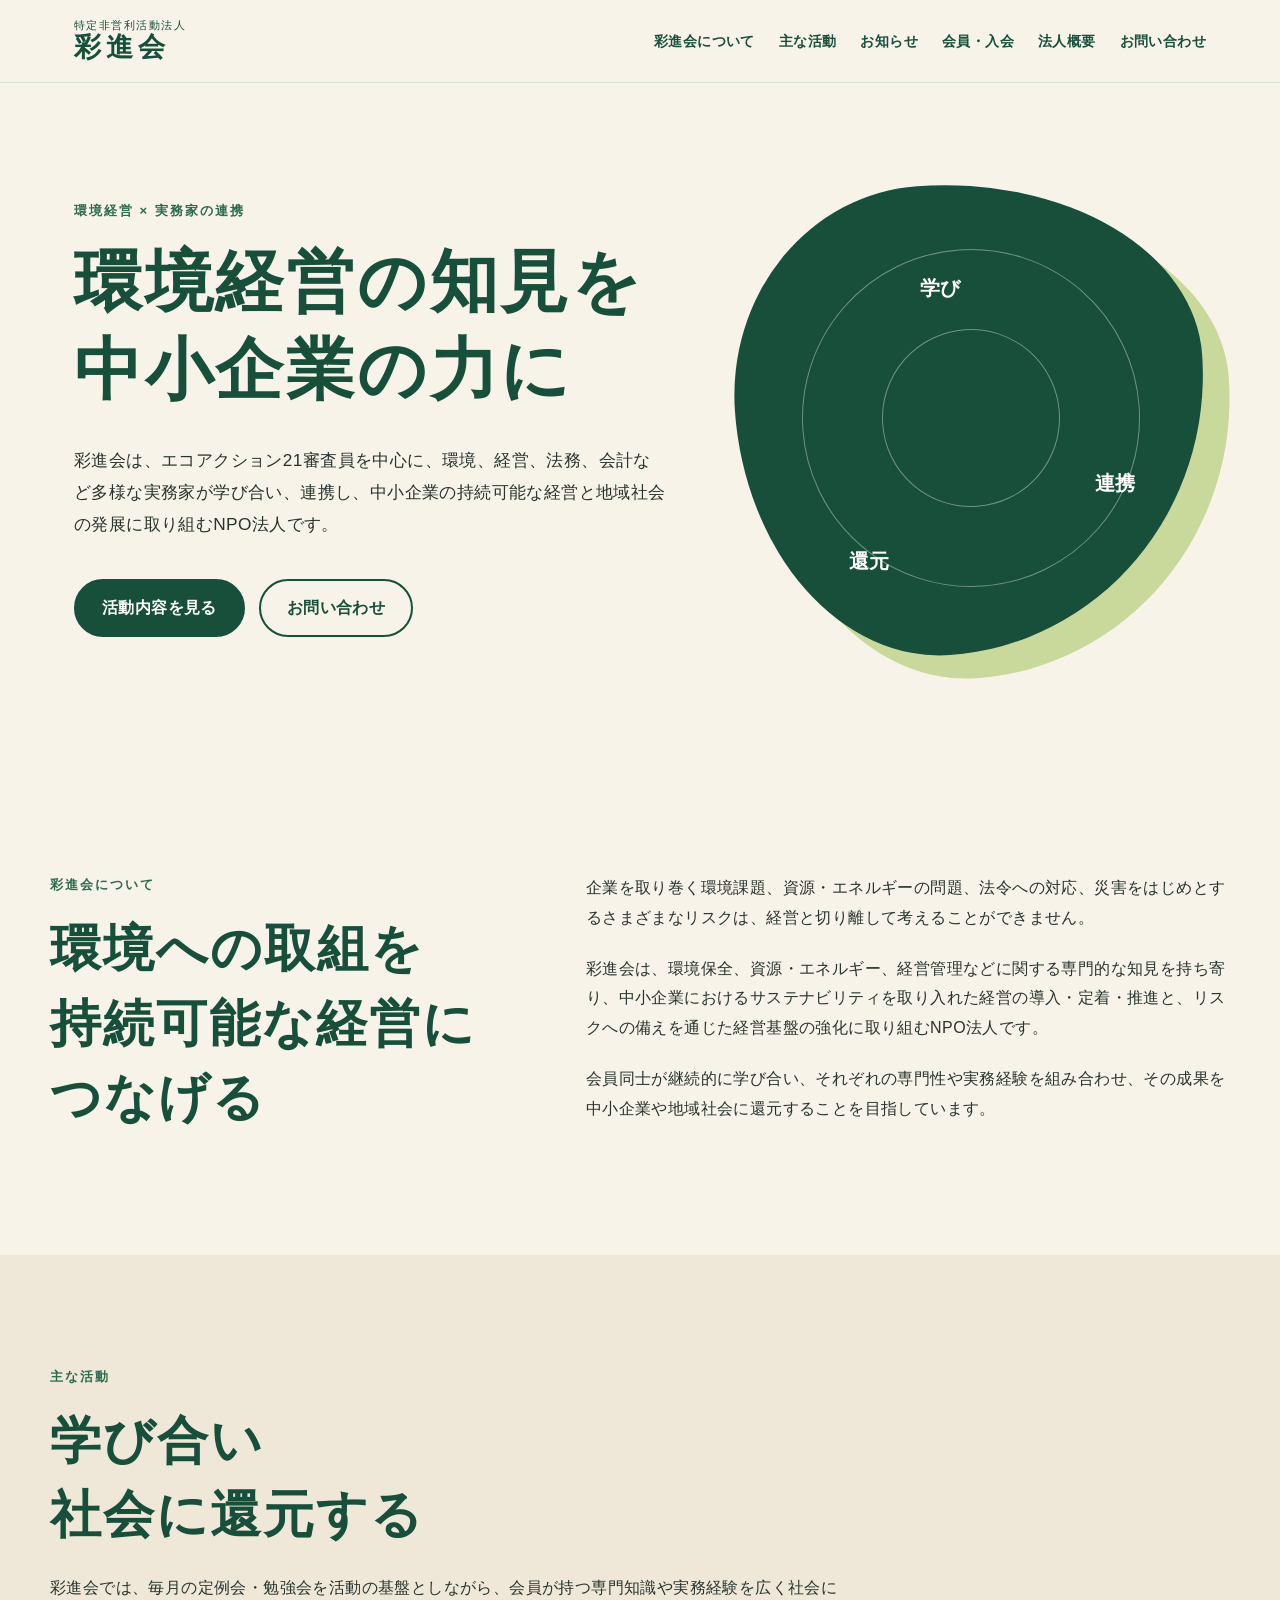
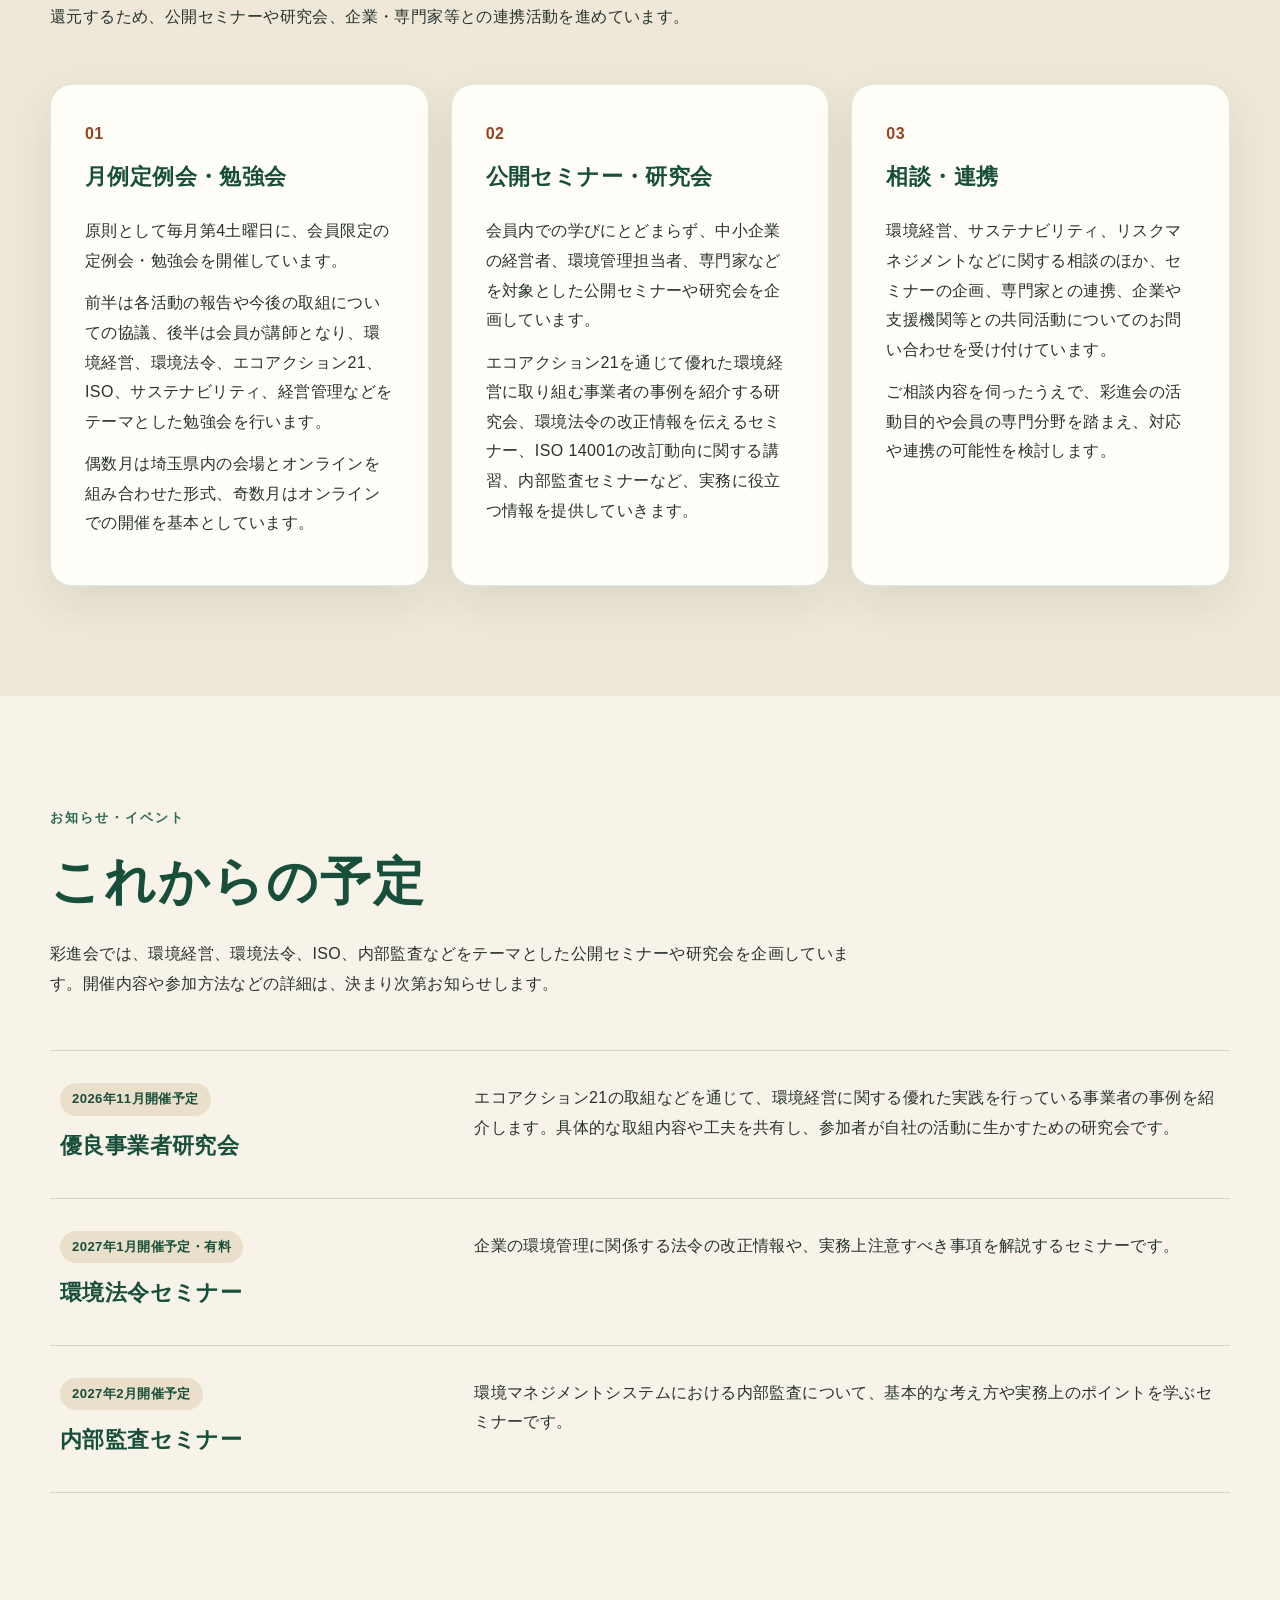
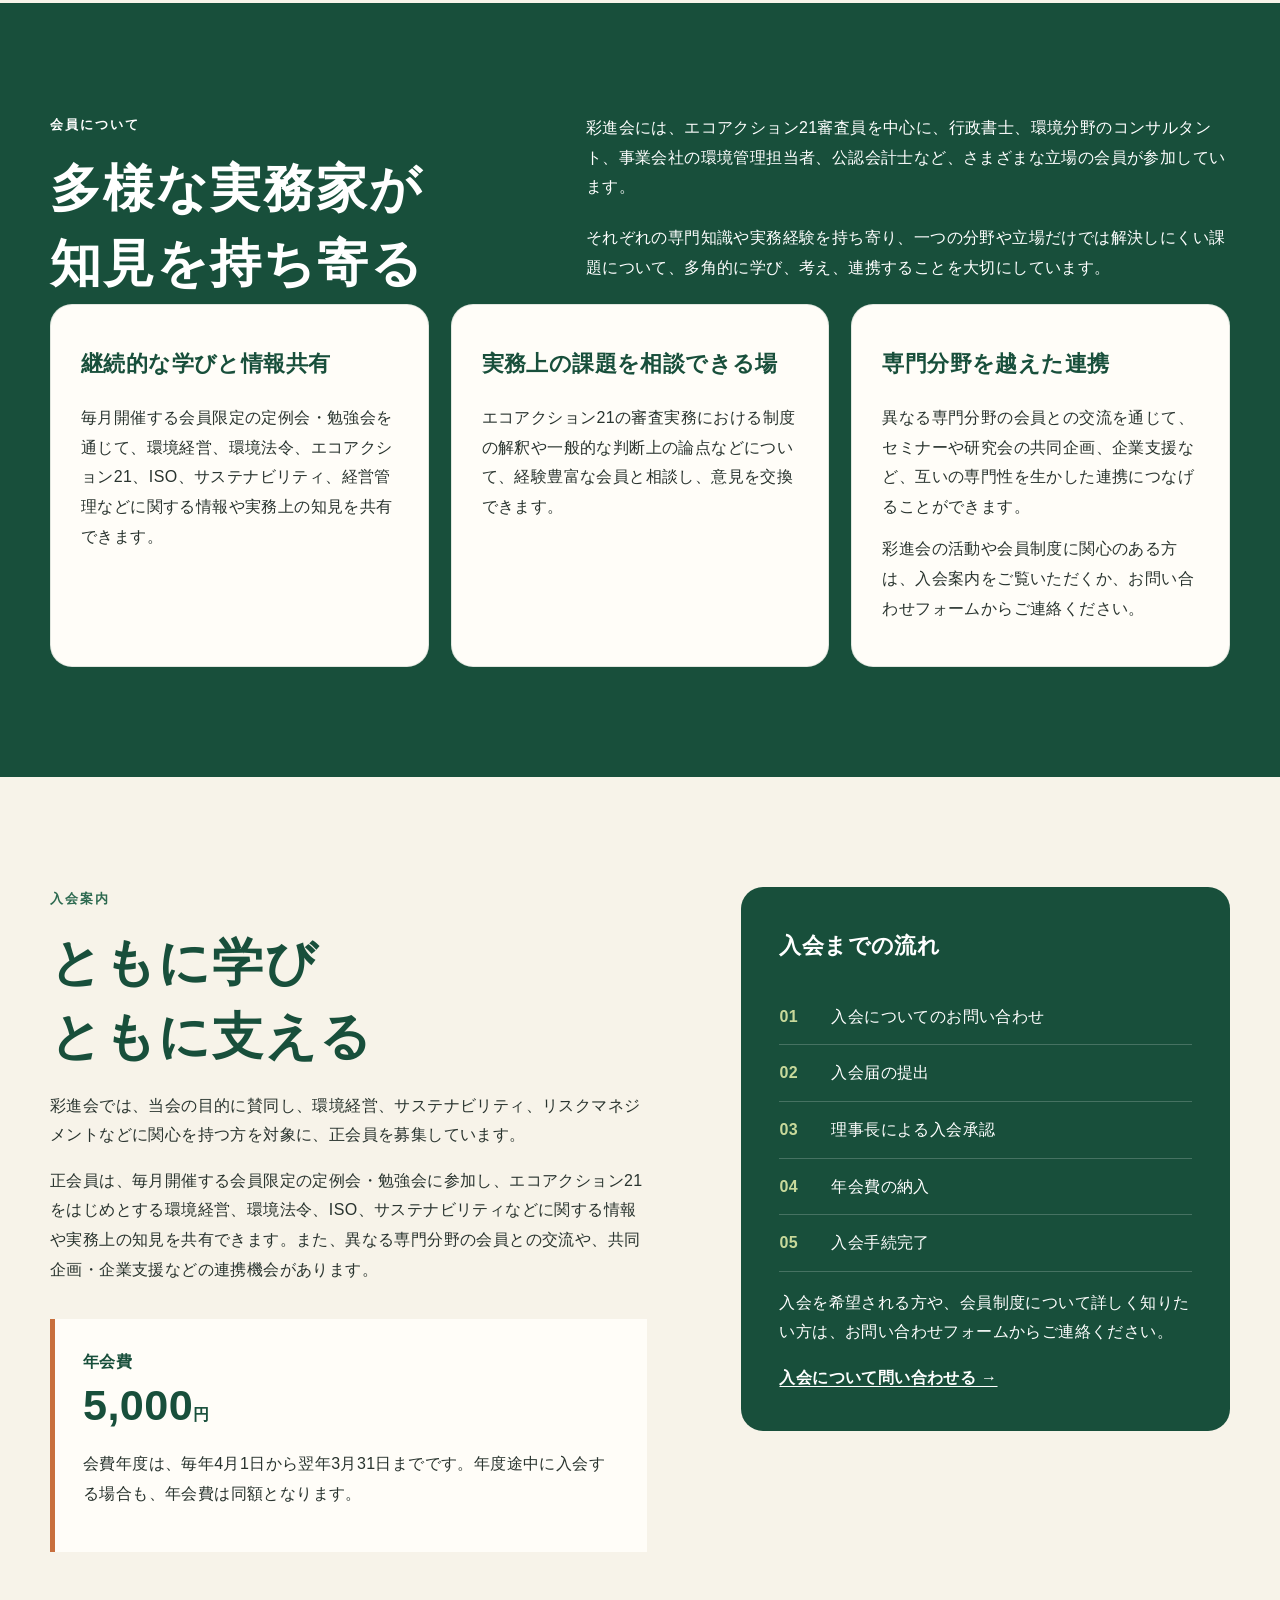
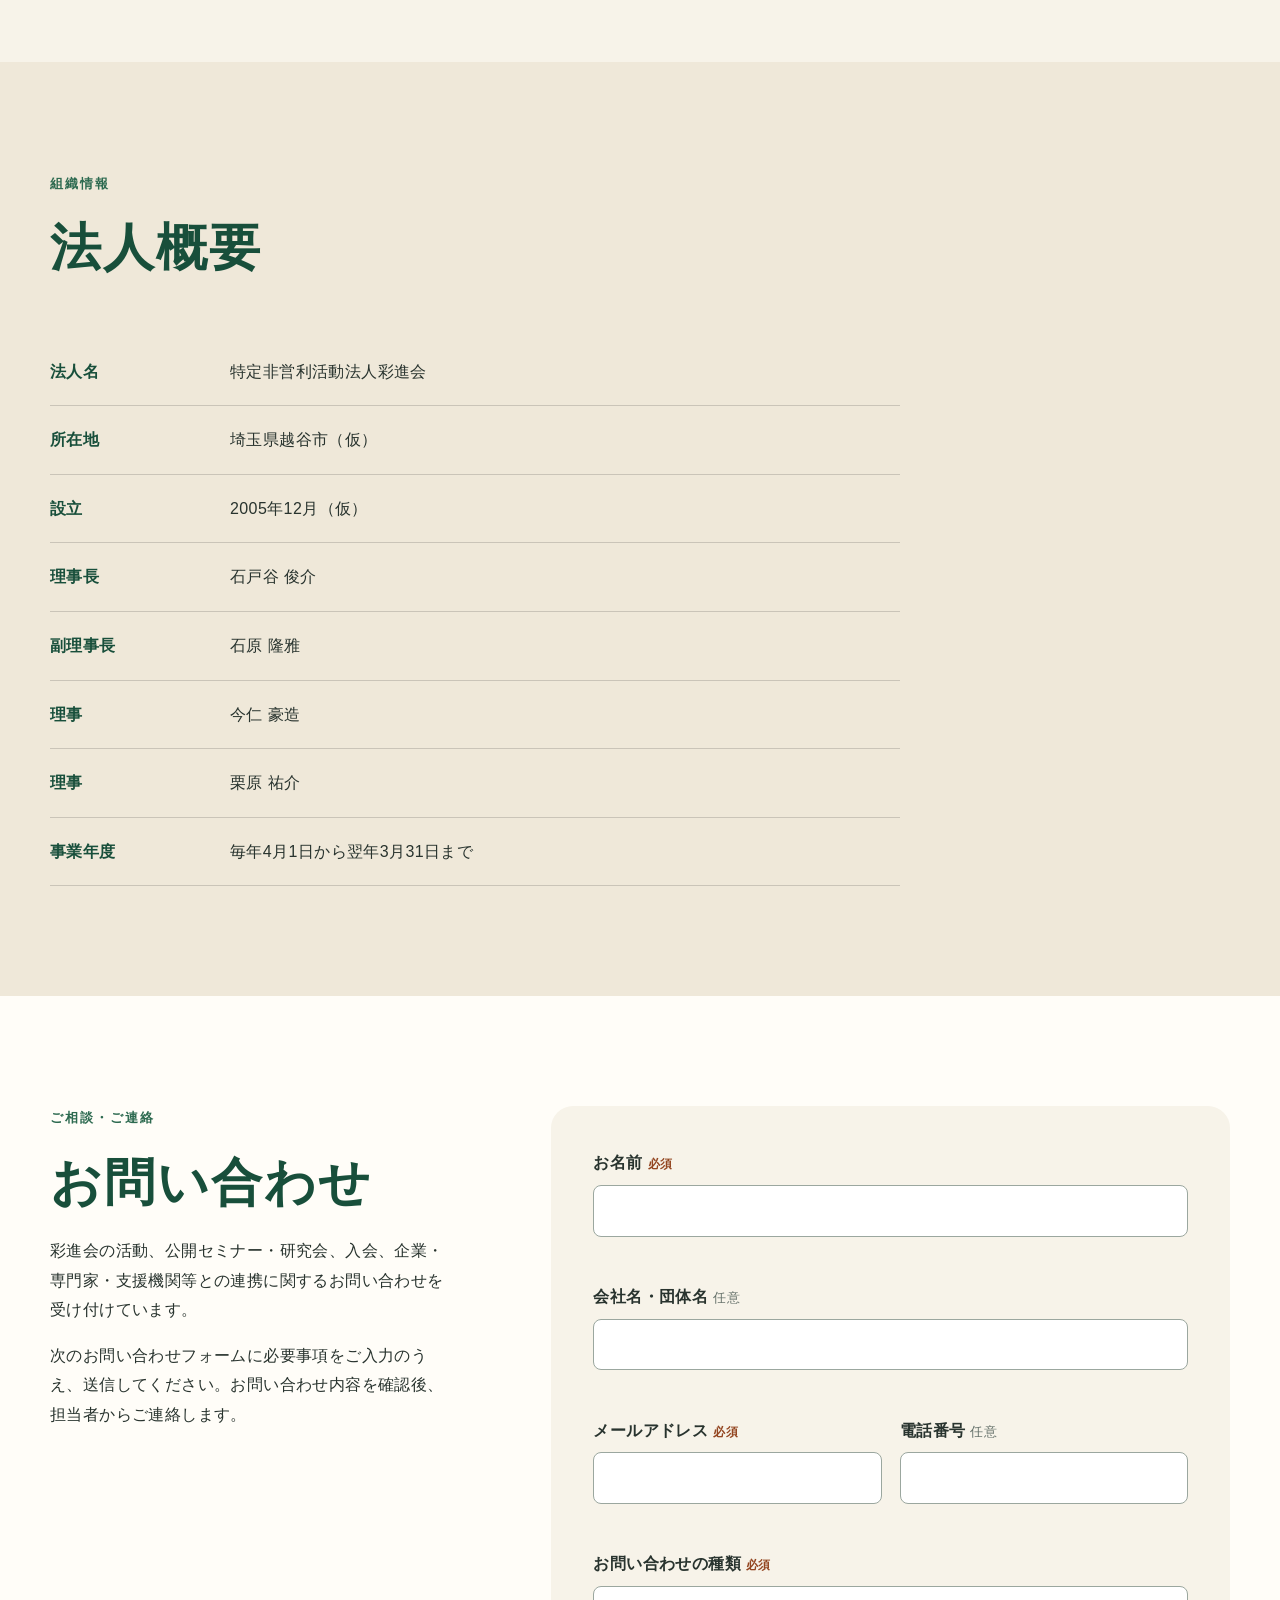
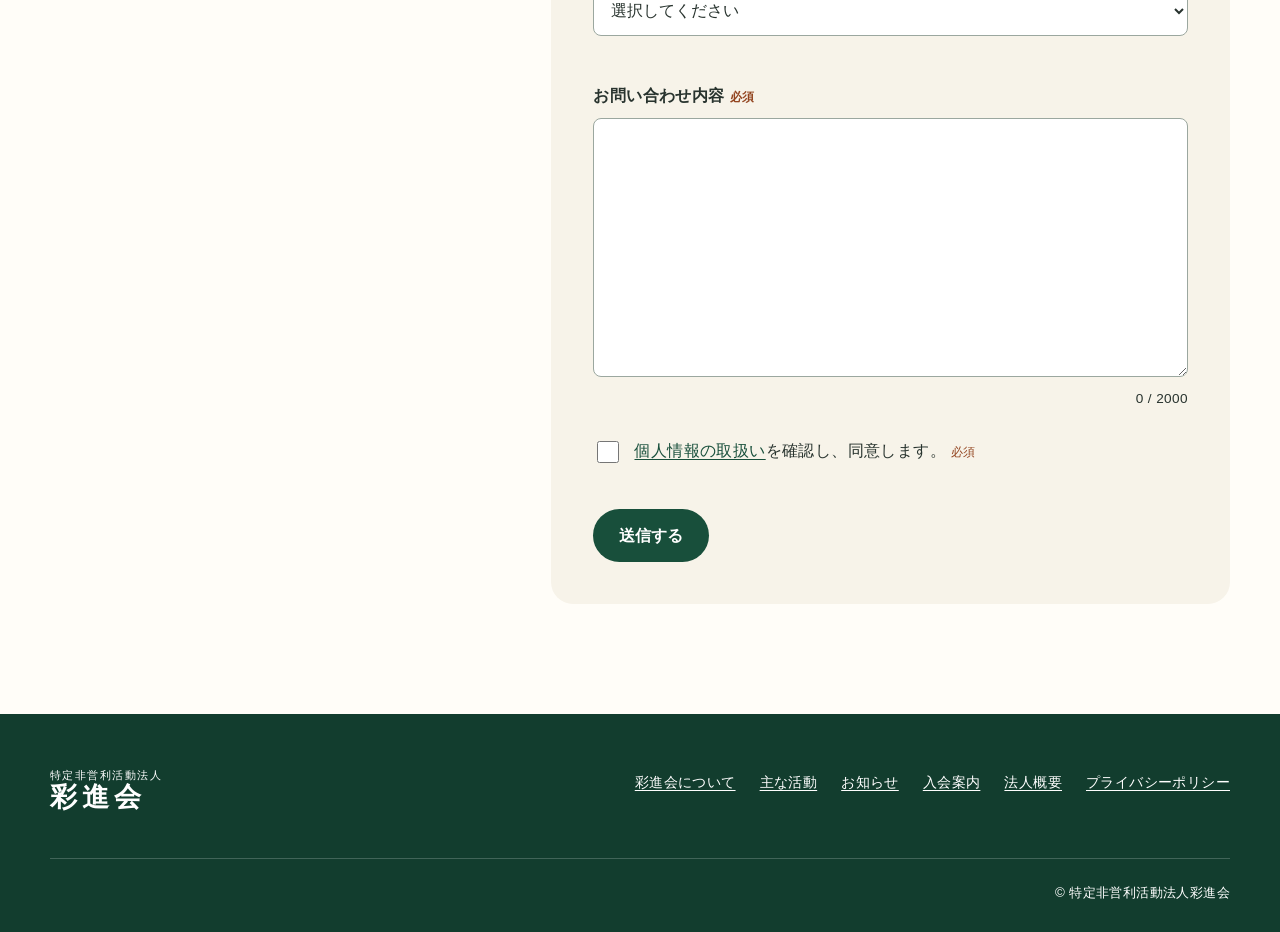
==== index.html @ dcc3d1e6 "Refine heading line breaks and punctuation" ====
<!doctype html>
<html lang="ja">
<head>
  <meta charset="utf-8">
  <meta name="viewport" content="width=device-width,initial-scale=1">
  <title>特定非営利活動法人 彩進会｜環境経営の知見を 中小企業の力に</title>
  <meta name="description" content="彩進会は、環境・経営・法務・会計など多様な実務家が学び合い、中小企業の持続可能な経営と地域社会の発展に取り組むNPO法人です。">
  <meta property="og:type" content="website"><meta property="og:locale" content="ja_JP">
  <meta property="og:title" content="特定非営利活動法人 彩進会"><meta property="og:description" content="環境経営の知見を 中小企業の力に">
  <link rel="icon" href="data:,">
  <link rel="stylesheet" href="assets/css/style.css">
  <script src="assets/js/form-config.js" defer></script><script src="assets/js/main.js" defer></script>
</head>
<body>
  <a class="skip-link" href="#main">本文へ移動</a>
  <header class="site-header"><div class="header-inner">
    <a class="wordmark" href="#top" aria-label="彩進会 トップへ"><small>特定非営利活動法人</small><span>彩進会</span></a>
    <button class="menu-button" type="button" aria-expanded="false" aria-controls="global-nav"><span>メニュー</span><i aria-hidden="true"></i></button>
    <nav id="global-nav" class="global-nav" aria-label="メインメニュー"><ul>
      <li><a href="#about">彩進会について</a></li><li><a href="#activities">主な活動</a></li><li><a href="#news">お知らせ</a></li>
      <li><a href="#members">会員・入会</a></li><li><a href="#profile">法人概要</a></li><li><a href="#contact">お問い合わせ</a></li>
    </ul></nav>
  </div></header>
  <main id="main">
    <section id="top" class="hero"><div class="hero-inner"><div class="eyebrow">環境経営 × 実務家の連携</div><h1><span class="hero-title-line">環境経営の知見を</span><span class="hero-title-line">中小企業の力に</span></h1><p>彩進会は、エコアクション21審査員を中心に、環境、経営、法務、会計など多様な実務家が学び合い、連携し、中小企業の持続可能な経営と地域社会の発展に取り組むNPO法人です。</p><div class="actions"><a class="button primary" href="#activities">活動内容を見る</a><a class="button secondary" href="#contact">お問い合わせ</a></div></div><div class="hero-shape" aria-hidden="true"><span>学び</span><span>連携</span><span>還元</span></div></section>
    <section id="about" class="section"><div class="section-grid"><div><p class="section-label">彩進会について</p><h2>環境への取組を<br>持続可能な経営につなげる</h2></div><div class="prose"><p>企業を取り巻く環境課題、資源・エネルギーの問題、法令への対応、災害をはじめとするさまざまなリスクは、経営と切り離して考えることができません。</p><p>彩進会は、環境保全、資源・エネルギー、経営管理などに関する専門的な知見を持ち寄り、中小企業におけるサステナビリティを取り入れた経営の導入・定着・推進と、リスクへの備えを通じた経営基盤の強化に取り組むNPO法人です。</p><p>会員同士が継続的に学び合い、それぞれの専門性や実務経験を組み合わせ、その成果を中小企業や地域社会に還元することを目指しています。</p></div></div></section>
    <section id="activities" class="section tint"><div class="section-heading"><p class="section-label">主な活動</p><h2>学び合い<br>社会に還元する</h2><p>彩進会では、毎月の定例会・勉強会を活動の基盤としながら、会員が持つ専門知識や実務経験を広く社会に還元するため、公開セミナーや研究会、企業・専門家等との連携活動を進めています。</p></div><div class="cards three">
      <article class="card"><span class="number">01</span><h3>月例定例会・勉強会</h3><p>原則として毎月第4土曜日に、会員限定の定例会・勉強会を開催しています。</p><p>前半は各活動の報告や今後の取組についての協議、後半は会員が講師となり、環境経営、環境法令、エコアクション21、ISO、サステナビリティ、経営管理などをテーマとした勉強会を行います。</p><p>偶数月は埼玉県内の会場とオンラインを組み合わせた形式、奇数月はオンラインでの開催を基本としています。</p></article>
      <article class="card"><span class="number">02</span><h3>公開セミナー・研究会</h3><p>会員内での学びにとどまらず、中小企業の経営者、環境管理担当者、専門家などを対象とした公開セミナーや研究会を企画しています。</p><p>エコアクション21を通じて優れた環境経営に取り組む事業者の事例を紹介する研究会、環境法令の改正情報を伝えるセミナー、ISO 14001の改訂動向に関する講習、内部監査セミナーなど、実務に役立つ情報を提供していきます。</p></article>
      <article class="card"><span class="number">03</span><h3>相談・連携</h3><p>環境経営、サステナビリティ、リスクマネジメントなどに関する相談のほか、セミナーの企画、専門家との連携、企業や支援機関等との共同活動についてのお問い合わせを受け付けています。</p><p>ご相談内容を伺ったうえで、彩進会の活動目的や会員の専門分野を踏まえ、対応や連携の可能性を検討します。</p></article>
    </div></section>
    <section id="news" class="section"><div class="section-heading"><p class="section-label">お知らせ・イベント</p><h2>これからの予定</h2><p>彩進会では、環境経営、環境法令、ISO、内部監査などをテーマとした公開セミナーや研究会を企画しています。開催内容や参加方法などの詳細は、決まり次第お知らせします。</p></div><div class="event-list">
      <article><div><time datetime="2026-11">2026年11月開催予定</time><h3>優良事業者研究会</h3></div><p>エコアクション21の取組などを通じて、環境経営に関する優れた実践を行っている事業者の事例を紹介します。具体的な取組内容や工夫を共有し、参加者が自社の活動に生かすための研究会です。</p></article>
      <article><div><time datetime="2027-01">2027年1月開催予定・有料</time><h3>環境法令セミナー</h3></div><p>企業の環境管理に関係する法令の改正情報や、実務上注意すべき事項を解説するセミナーです。</p></article>
      <article><div><time datetime="2027-02">2027年2月開催予定</time><h3>内部監査セミナー</h3></div><p>環境マネジメントシステムにおける内部監査について、基本的な考え方や実務上のポイントを学ぶセミナーです。</p></article>
    </div></section>
    <section id="members" class="section dark"><div class="section-grid"><div><p class="section-label">会員について</p><h2>多様な実務家が<br>知見を持ち寄る</h2></div><div class="prose"><p>彩進会には、エコアクション21審査員を中心に、行政書士、環境分野のコンサルタント、事業会社の環境管理担当者、公認会計士など、さまざまな立場の会員が参加しています。</p><p>それぞれの専門知識や実務経験を持ち寄り、一つの分野や立場だけでは解決しにくい課題について、多角的に学び、考え、連携することを大切にしています。</p></div></div><div class="cards three compact">
      <article class="card"><h3>継続的な学びと情報共有</h3><p>毎月開催する会員限定の定例会・勉強会を通じて、環境経営、環境法令、エコアクション21、ISO、サステナビリティ、経営管理などに関する情報や実務上の知見を共有できます。</p></article>
      <article class="card"><h3>実務上の課題を相談できる場</h3><p>エコアクション21の審査実務における制度の解釈や一般的な判断上の論点などについて、経験豊富な会員と相談し、意見を交換できます。</p></article>
      <article class="card"><h3>専門分野を越えた連携</h3><p>異なる専門分野の会員との交流を通じて、セミナーや研究会の共同企画、企業支援など、互いの専門性を生かした連携につなげることができます。</p><p>彩進会の活動や会員制度に関心のある方は、入会案内をご覧いただくか、お問い合わせフォームからご連絡ください。</p></article>
    </div></section>
    <section id="join" class="section"><div class="join-layout"><div><p class="section-label">入会案内</p><h2>ともに学び<br>ともに支える</h2><p>彩進会では、当会の目的に賛同し、環境経営、サステナビリティ、リスクマネジメントなどに関心を持つ方を対象に、正会員を募集しています。</p><p>正会員は、毎月開催する会員限定の定例会・勉強会に参加し、エコアクション21をはじめとする環境経営、環境法令、ISO、サステナビリティなどに関する情報や実務上の知見を共有できます。また、異なる専門分野の会員との交流や、共同企画・企業支援などの連携機会があります。</p><div class="fee"><span>年会費</span><strong>5,000<small>円</small></strong><p>会費年度は、毎年4月1日から翌年3月31日までです。年度途中に入会する場合も、年会費は同額となります。</p></div></div><div class="flow"><h3>入会までの流れ</h3><ol><li>入会についてのお問い合わせ</li><li>入会届の提出</li><li>理事長による入会承認</li><li>年会費の納入</li><li>入会手続完了</li></ol><p>入会を希望される方や、会員制度について詳しく知りたい方は、お問い合わせフォームからご連絡ください。</p><a class="text-link" href="#contact">入会について問い合わせる →</a></div></div></section>
    <!-- 公開前要確認：所在地と設立年月日は仮情報です。正式情報へ差し替えてください。 -->
    <section id="profile" class="section tint"><div class="section-heading"><p class="section-label">組織情報</p><h2>法人概要</h2></div><dl class="profile-list"><div><dt>法人名</dt><dd>特定非営利活動法人彩進会</dd></div><div><dt>所在地</dt><dd>埼玉県越谷市（仮）</dd></div><div><dt>設立</dt><dd>2005年12月（仮）</dd></div><div><dt>理事長</dt><dd>石戸谷 俊介</dd></div><div><dt>副理事長</dt><dd>石原 隆雅</dd></div><div><dt>理事</dt><dd>今仁 豪造</dd></div><div><dt>理事</dt><dd>栗原 祐介</dd></div><div><dt>事業年度</dt><dd>毎年4月1日から翌年3月31日まで</dd></div></dl></section>
    <section id="contact" class="section contact"><div class="contact-intro"><p class="section-label">ご相談・ご連絡</p><h2>お問い合わせ</h2><p>彩進会の活動、公開セミナー・研究会、入会、企業・専門家・支援機関等との連携に関するお問い合わせを受け付けています。</p><p>次のお問い合わせフォームに必要事項をご入力のうえ、送信してください。お問い合わせ内容を確認後、担当者からご連絡します。</p></div>
      <form id="contact-form" novalidate><div id="form-status" class="form-status" role="status" aria-live="polite"></div>
        <div class="field"><label for="name">お名前 <em>必須</em></label><input id="name" name="name" type="text" required maxlength="80" autocomplete="name"><span class="error" id="name-error"></span></div>
        <div class="field"><label for="organization">会社名・団体名 <small>任意</small></label><input id="organization" name="organization" type="text" maxlength="120" autocomplete="organization"><span class="error" id="organization-error"></span></div>
        <div class="field-row"><div class="field"><label for="email">メールアドレス <em>必須</em></label><input id="email" name="email" type="email" required maxlength="254" autocomplete="email" inputmode="email"><span class="error" id="email-error"></span></div><div class="field"><label for="phone">電話番号 <small>任意</small></label><input id="phone" name="phone" type="tel" maxlength="30" autocomplete="tel" inputmode="tel"><span class="error" id="phone-error"></span></div></div>
        <div class="field"><label for="inquiryType">お問い合わせの種類 <em>必須</em></label><select id="inquiryType" name="inquiryType" required><option value="">選択してください</option><option>環境経営・サステナビリティ等に関する相談</option><option>セミナー・研究会について</option><option>入会について</option><option>協業・連携について</option><option>その他</option></select><span class="error" id="inquiryType-error"></span></div>
        <div class="field"><label for="message">お問い合わせ内容 <em>必須</em></label><textarea id="message" name="message" required minlength="10" maxlength="2000" rows="8"></textarea><div class="field-meta"><span class="error" id="message-error"></span><span id="message-count">0 / 2000</span></div></div>
        <div class="honeypot" aria-hidden="true"><label for="website">ウェブサイト</label><input id="website" name="website" type="text" tabindex="-1" autocomplete="off"></div>
        <div class="consent"><input id="privacy-consent" name="privacyConsent" type="checkbox" value="yes" required><label for="privacy-consent"><a href="privacy.html">個人情報の取扱い</a>を確認し、同意します。 <em>必須</em></label></div><span class="error" id="privacyConsent-error"></span>
        <input id="startedAt" name="startedAt" type="hidden"><button class="button primary submit" type="submit">送信する</button>
      </form>
    </section>
  </main>
  <footer><div class="footer-inner"><div class="wordmark inverse"><small>特定非営利活動法人</small><span>彩進会</span></div><nav aria-label="フッターメニュー"><a href="#about">彩進会について</a><a href="#activities">主な活動</a><a href="#news">お知らせ</a><a href="#join">入会案内</a><a href="#profile">法人概要</a><a href="privacy.html">プライバシーポリシー</a></nav></div><p class="copyright"><small>&copy; 特定非営利活動法人彩進会</small></p></footer>
</body></html>
---- assets/css/style.css ----
:root{--ivory:#f7f3e9;--paper:#fffdf8;--green:#184f3b;--green-2:#2d6a50;--lime:#c8d99b;--beige:#eadfca;--orange:#c86f3d;--orange-text:#934520;--ink:#28332e;--muted:#647069;--line:#d9d5c8;--white:#fff;--radius:22px;--shadow:0 16px 45px rgba(39,61,49,.1);--max:1180px}
*{box-sizing:border-box}html{scroll-behavior:smooth;scroll-padding-top:90px}body{margin:0;background:var(--ivory);color:var(--ink);font-family:"Yu Gothic","Hiragino Kaku Gothic ProN",Meiryo,sans-serif;line-height:1.85;letter-spacing:.025em}body,button,input,select,textarea{font-size:16px}a{color:var(--green);text-underline-offset:.2em}a:hover{text-decoration-thickness:2px}img{max-width:100%}button,input,select,textarea{font:inherit}button,a,input,select,textarea{outline-offset:4px}:focus-visible{outline:3px solid var(--orange)}.skip-link{position:fixed;left:16px;top:-80px;z-index:999;padding:12px 18px;background:var(--green);color:white;border-radius:8px}.skip-link:focus{top:12px}.site-header{position:sticky;top:0;z-index:100;background:rgba(247,243,233,.94);border-bottom:1px solid rgba(24,79,59,.14);backdrop-filter:blur(12px)}.header-inner{max-width:var(--max);min-height:82px;margin:auto;padding:10px 24px;display:flex;align-items:center;justify-content:space-between;gap:30px}.wordmark{display:flex;flex-direction:column;color:var(--green);text-decoration:none;line-height:1.15;letter-spacing:.09em}.wordmark small{font-size:.7rem}.wordmark span{font-family:YuMincho,"Yu Mincho",serif;font-size:1.7rem;font-weight:700;letter-spacing:.18em}.global-nav ul{display:flex;align-items:center;gap:24px;list-style:none;margin:0;padding:0}.global-nav a,.back-link{font-size:.88rem;font-weight:700;text-decoration:none}.global-nav a:hover,.back-link:hover{color:var(--orange)}.menu-button{display:none;min-width:48px;min-height:48px;border:0;background:transparent;color:var(--green);font-weight:700}.hero{min-height:680px;display:grid;grid-template-columns:minmax(0,1fr) minmax(320px,470px);align-items:center;gap:70px;max-width:var(--max);margin:auto;padding:90px 24px 100px}.hero-inner{max-width:720px}.eyebrow,.section-label{margin:0 0 15px;color:var(--green-2);font-size:.82rem;font-weight:800;letter-spacing:.15em}.hero h1{margin:0;color:var(--green);font-family:YuMincho,"Yu Mincho",serif;font-size:clamp(2.8rem,5.3vw,5.2rem);line-height:1.3;letter-spacing:.04em}.hero p{max-width:700px;margin:30px 0 0;font-size:1.08rem}.actions{display:flex;gap:14px;flex-wrap:wrap;margin-top:38px}.button{display:inline-flex;min-height:52px;padding:12px 26px;border:2px solid var(--green);border-radius:999px;align-items:center;justify-content:center;font-weight:800;text-decoration:none;cursor:pointer}.button.primary{background:var(--green);color:white}.button.primary:hover{background:#0f3d2d}.button.secondary{background:transparent;color:var(--green)}.button.secondary:hover{background:var(--paper)}.hero-shape{aspect-ratio:1;position:relative;border-radius:42% 58% 58% 42%/45% 40% 60% 55%;background:var(--green);box-shadow:25px 25px 0 var(--lime);display:grid;place-items:center;transform:rotate(-4deg)}.hero-shape:before,.hero-shape:after{content:"";position:absolute;border:1px solid rgba(255,255,255,.38);border-radius:50%}.hero-shape:before{inset:14%}.hero-shape:after{inset:31%}.hero-shape span{position:absolute;color:white;font-family:YuMincho,"Yu Mincho",serif;font-size:1.25rem;font-weight:700;transform:rotate(4deg)}.hero-shape span:first-child{top:18%;left:41%}.hero-shape span:nth-child(2){right:16%;bottom:30%}.hero-shape span:last-child{bottom:17%;left:22%}.section{padding:110px max(24px,calc((100% - var(--max))/2))}.section.tint{background:#efe8d9}.section.dark{background:var(--green);color:white}.section-grid{display:grid;grid-template-columns:.8fr 1.2fr;gap:9%;align-items:start}.section h2,.policy h1{margin:0;font-family:YuMincho,"Yu Mincho",serif;color:var(--green);font-size:clamp(2rem,4vw,3.4rem);line-height:1.45;letter-spacing:.04em}.dark h2,.dark .section-label{color:white}.prose p:first-child{margin-top:0}.prose p{margin:0 0 1.35em}.section-heading{max-width:800px;margin-bottom:52px}.section-heading>p:last-child{margin-top:20px}.cards{display:grid;gap:22px}.cards.three{grid-template-columns:repeat(3,1fr)}.card{position:relative;background:var(--paper);padding:34px;border:1px solid rgba(24,79,59,.13);border-radius:var(--radius);box-shadow:var(--shadow)}.card h3{margin:10px 0 18px;color:var(--green);font-family:YuMincho,"Yu Mincho",serif;font-size:1.35rem}.card p{margin:.8em 0}.number{color:var(--orange);font-weight:800}.dark .card{box-shadow:none}.compact .card{padding:30px}.event-list{border-top:1px solid var(--line)}.event-list article{display:grid;grid-template-columns:minmax(220px,.65fr) 1.35fr;gap:55px;padding:32px 10px;border-bottom:1px solid var(--line)}.event-list time{display:inline-block;padding:4px 12px;background:var(--beige);border-radius:99px;color:var(--green);font-size:.82rem;font-weight:800}.event-list h3{margin:10px 0 0;color:var(--green);font-size:1.35rem}.event-list p{margin:0}.join-layout{display:grid;grid-template-columns:1.1fr .9fr;gap:8%;align-items:start}.fee{margin-top:35px;padding:28px;border-left:5px solid var(--orange);background:var(--paper)}.fee>span{display:block;color:var(--green);font-weight:800}.fee strong{display:block;color:var(--green);font-size:2.7rem;line-height:1.3}.fee strong small{font-size:1rem}.flow{padding:38px;background:var(--green);color:white;border-radius:var(--radius)}.flow h3{margin-top:0;font-size:1.4rem}.flow ol{list-style:none;counter-reset:flow;padding:0}.flow li{counter-increment:flow;position:relative;padding:13px 0 13px 52px;border-bottom:1px solid rgba(255,255,255,.2)}.flow li:before{content:counter(flow,decimal-leading-zero);position:absolute;left:0;color:var(--lime);font-weight:800}.text-link{color:white;font-weight:800}.profile-list{max-width:850px;margin:0}.profile-list div{display:grid;grid-template-columns:180px 1fr;padding:19px 0;border-bottom:1px solid #cac4b8}.profile-list dt{color:var(--green);font-weight:800}.profile-list dd{margin:0}.contact{display:grid;grid-template-columns:.75fr 1.25fr;gap:8%;background:var(--paper)}.contact-intro{position:sticky;top:120px;align-self:start}.contact form{padding:42px;background:var(--ivory);border-radius:var(--radius)}.field{margin-bottom:25px}.field-row{display:grid;grid-template-columns:1fr 1fr;gap:18px}.field label{display:block;margin-bottom:7px;font-weight:800}.field em,.consent em{font-style:normal;color:#934520;font-size:.78rem}.field label small{font-weight:400;color:var(--muted)}input,select,textarea{width:100%;min-height:50px;padding:10px 13px;border:1px solid #9ba79f;border-radius:8px;background:white;color:var(--ink)}textarea{resize:vertical}.field-meta{display:flex;justify-content:space-between;gap:10px;font-size:.85rem}.error{display:block;min-height:1.5em;color:#9b331f;font-size:.85rem;font-weight:700}[aria-invalid=true]{border:2px solid #9b331f}.consent{display:flex;gap:12px;align-items:flex-start}.consent input{width:22px;min-height:22px;margin-top:5px;flex:0 0 auto}.honeypot{position:absolute!important;width:1px!important;height:1px!important;overflow:hidden!important;clip:rect(0,0,0,0)!important}.submit{margin-top:22px;border:0}.submit:disabled{opacity:.6;cursor:wait}.form-status{display:none;margin-bottom:22px;padding:14px 16px;border-radius:8px;font-weight:700}.form-status:not(:empty){display:block}.form-status.sending{background:#ece6d9}.form-status.success{background:#dcebdc;color:#17442f}.form-status.error-status{background:#f5ddd6;color:#792d1d}footer{padding:55px 24px 25px;background:#123d2e;color:white}.footer-inner{max-width:var(--max);margin:auto;display:flex;justify-content:space-between;gap:30px}.wordmark.inverse{color:white}.footer-inner nav{display:flex;gap:12px 24px;flex-wrap:wrap;justify-content:flex-end;max-width:650px}.footer-inner nav a{color:white;font-size:.88rem}.copyright{max-width:var(--max);margin:45px auto 0;padding-top:18px;border-top:1px solid rgba(255,255,255,.2);text-align:right}.policy{max-width:900px;margin:auto;padding:90px 24px 120px}.policy>header{margin-bottom:65px}.policy section{margin:52px 0}.policy h2{padding-bottom:12px;border-bottom:1px solid var(--line);color:var(--green);font-family:YuMincho,"Yu Mincho",serif;font-size:1.5rem}.policy li{margin:.35em 0}.enacted{text-align:right;margin-top:70px}.back-link{padding:10px 0}
@media(max-width:900px){.global-nav{display:none;position:absolute;top:82px;left:0;right:0;background:var(--paper);border-bottom:1px solid var(--line);box-shadow:0 10px 20px rgba(0,0,0,.08)}.global-nav.is-open{display:block}.global-nav ul{display:block;padding:12px 24px 22px}.global-nav a{display:block;min-height:48px;padding:12px 0;border-bottom:1px solid var(--line)}.menu-button{display:block}.hero{grid-template-columns:1fr;min-height:auto;gap:60px;padding-top:70px}.hero-shape{width:min(68vw,420px);margin:auto}.section-grid,.join-layout,.contact{grid-template-columns:1fr;gap:50px}.cards.three{grid-template-columns:1fr}.card{padding:30px}.contact-intro{position:static}.contact form{padding:32px}.event-list article{gap:28px}.footer-inner{display:block}.footer-inner nav{justify-content:flex-start;margin-top:30px}}
@media(max-width:600px){html{scroll-padding-top:74px}.header-inner{min-height:72px;padding-inline:18px}.wordmark span{font-size:1.4rem}.global-nav{top:72px}.hero{padding:55px 20px 75px}.hero h1{font-size:clamp(2.35rem,11.5vw,3.4rem)}.hero p{font-size:1rem}.hero-shape{width:78vw;box-shadow:14px 14px 0 var(--lime)}.actions{display:grid}.section{padding:78px 20px}.section h2{font-size:2rem}.event-list article{grid-template-columns:1fr;gap:12px;padding:27px 0}.profile-list div{grid-template-columns:1fr;gap:3px}.contact form{padding:24px 18px}.field-row{grid-template-columns:1fr;gap:0}.footer-inner nav{display:grid;grid-template-columns:1fr 1fr}.copyright{text-align:left}.policy{padding:60px 20px 90px}.back-link{font-size:.8rem}.fee strong{font-size:2.3rem}}
.hero-title-line{display:block;white-space:nowrap}
@media(min-width:901px) and (max-width:1100px){.hero h1{font-size:clamp(2rem,4vw,3rem)}}
@media(max-width:600px){.hero h1{font-size:clamp(1.85rem,9vw,3.4rem)}}
@media(prefers-reduced-motion:reduce){html{scroll-behavior:auto}*,*:before,*:after{animation-duration:.01ms!important;animation-iteration-count:1!important;transition-duration:.01ms!important}}
.dark .card{color:var(--ink)}
.global-nav a:hover,.back-link:hover,.number,.field em,.consent em{color:var(--orange-text)}
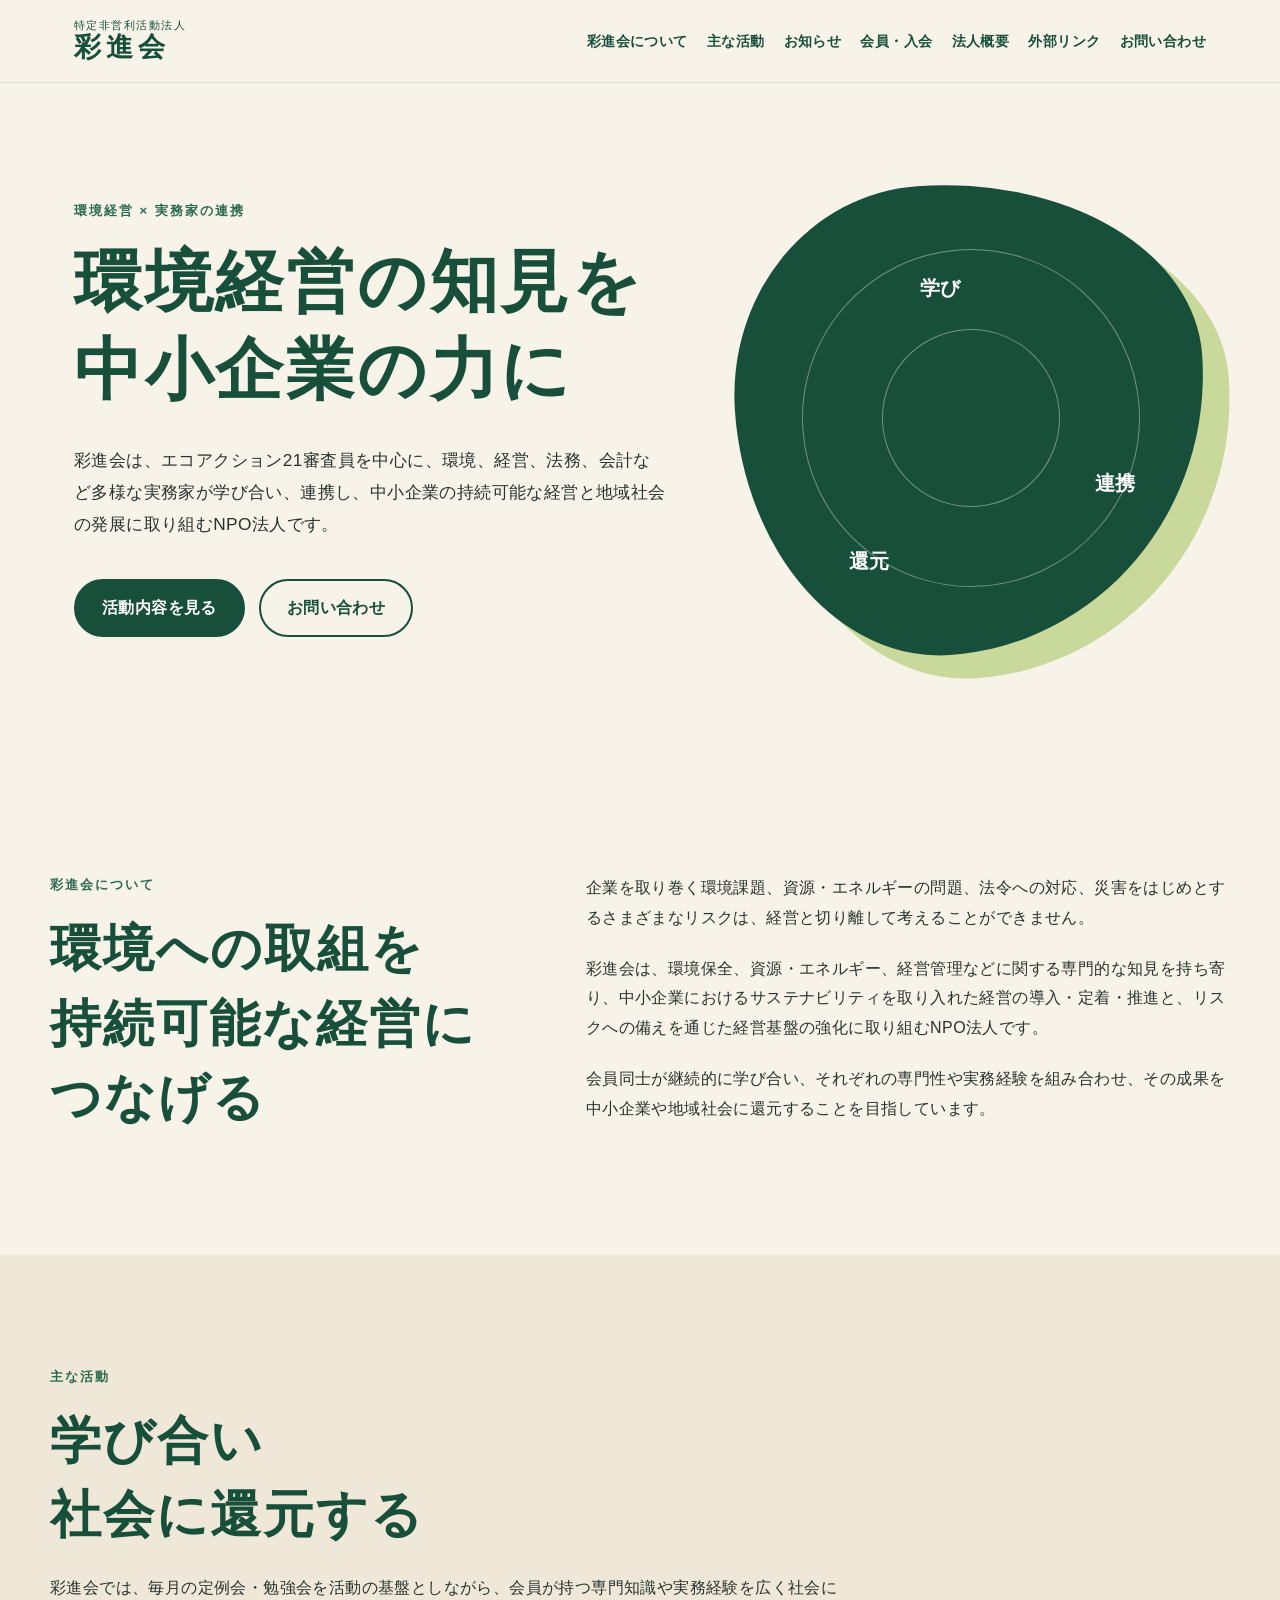
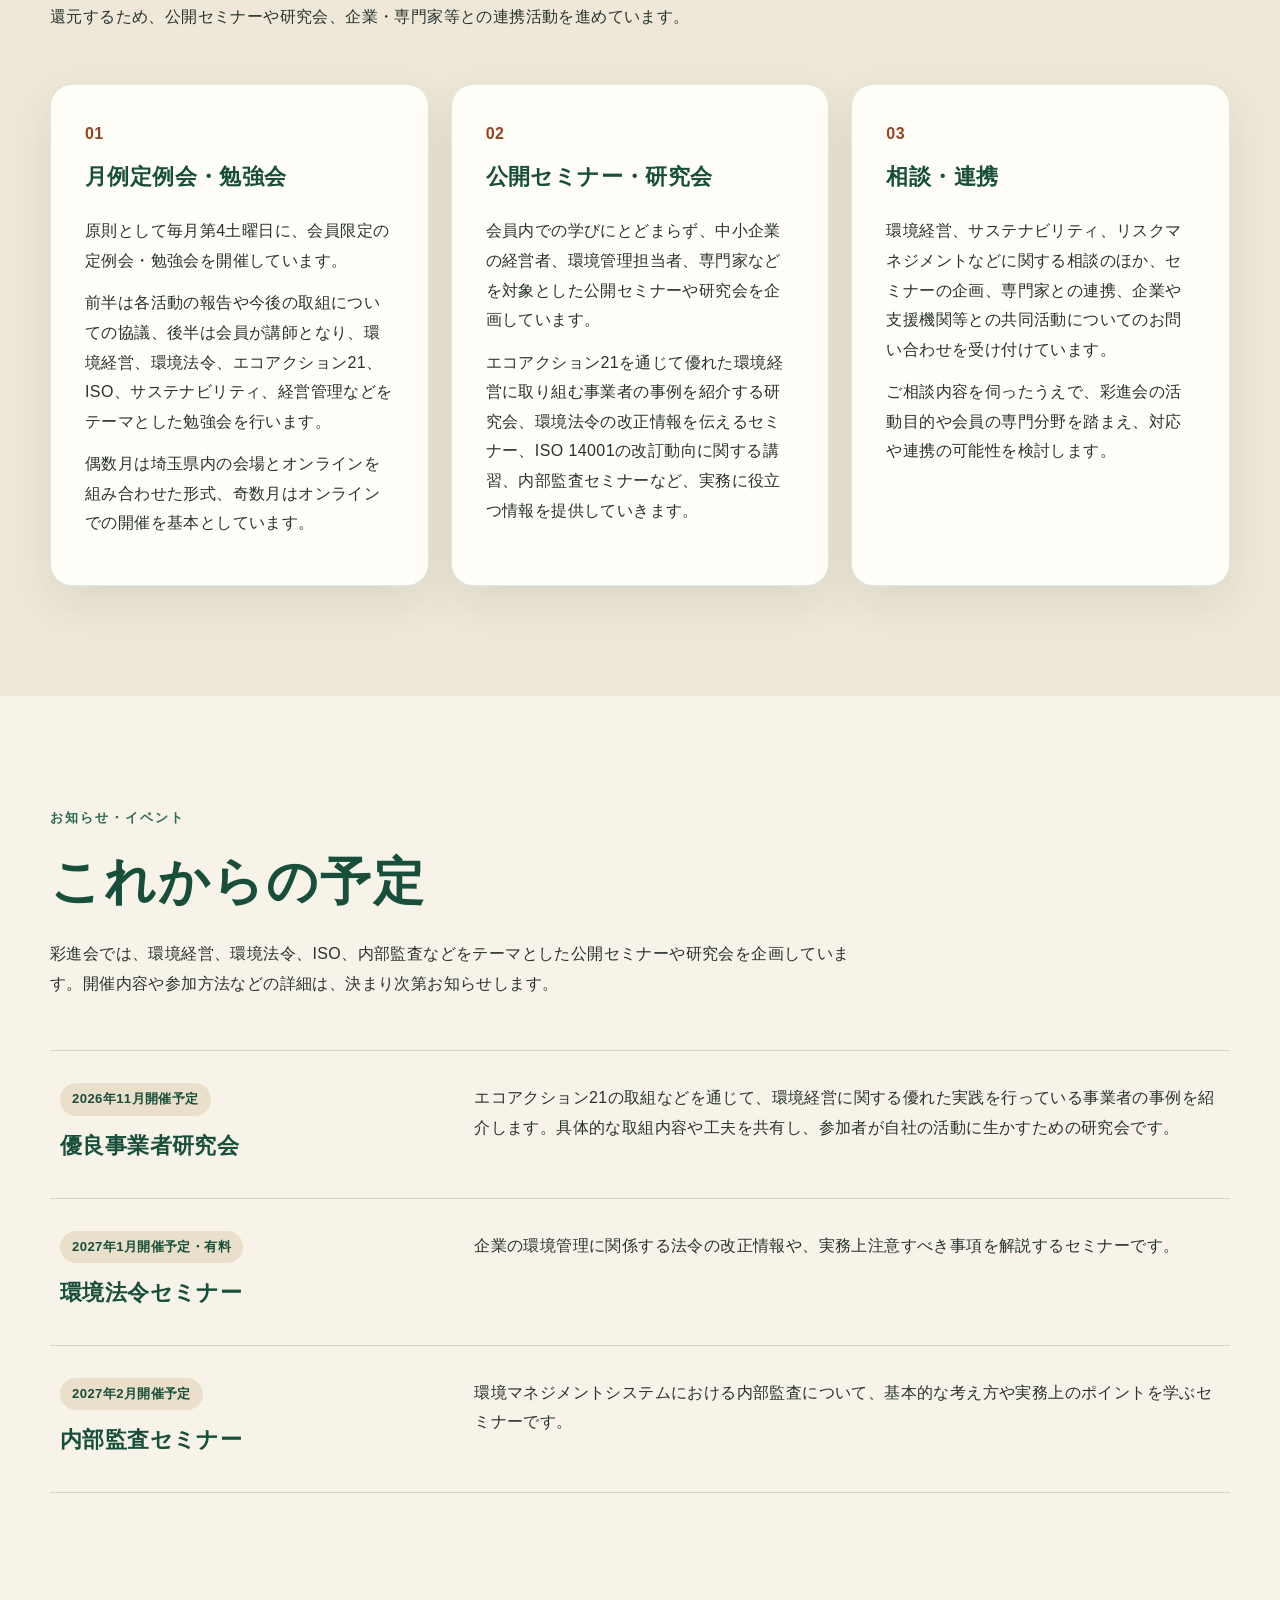
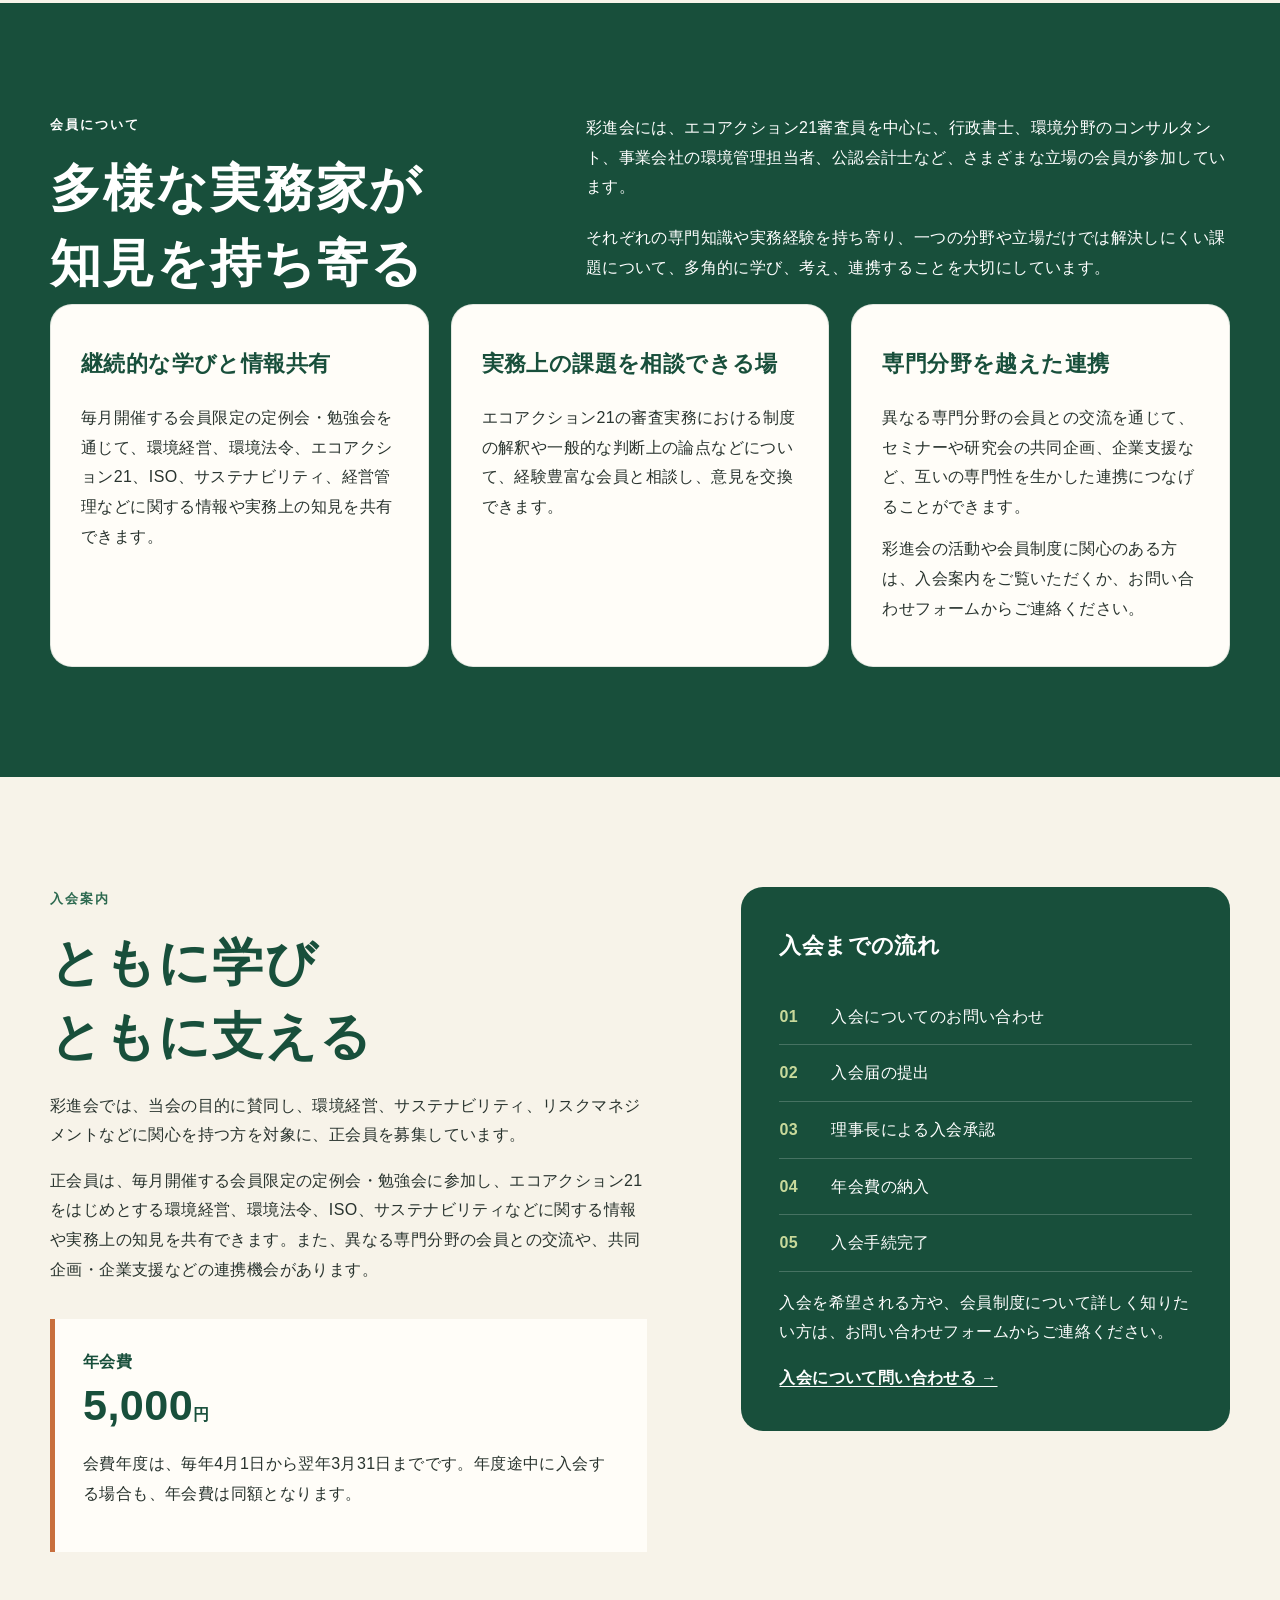
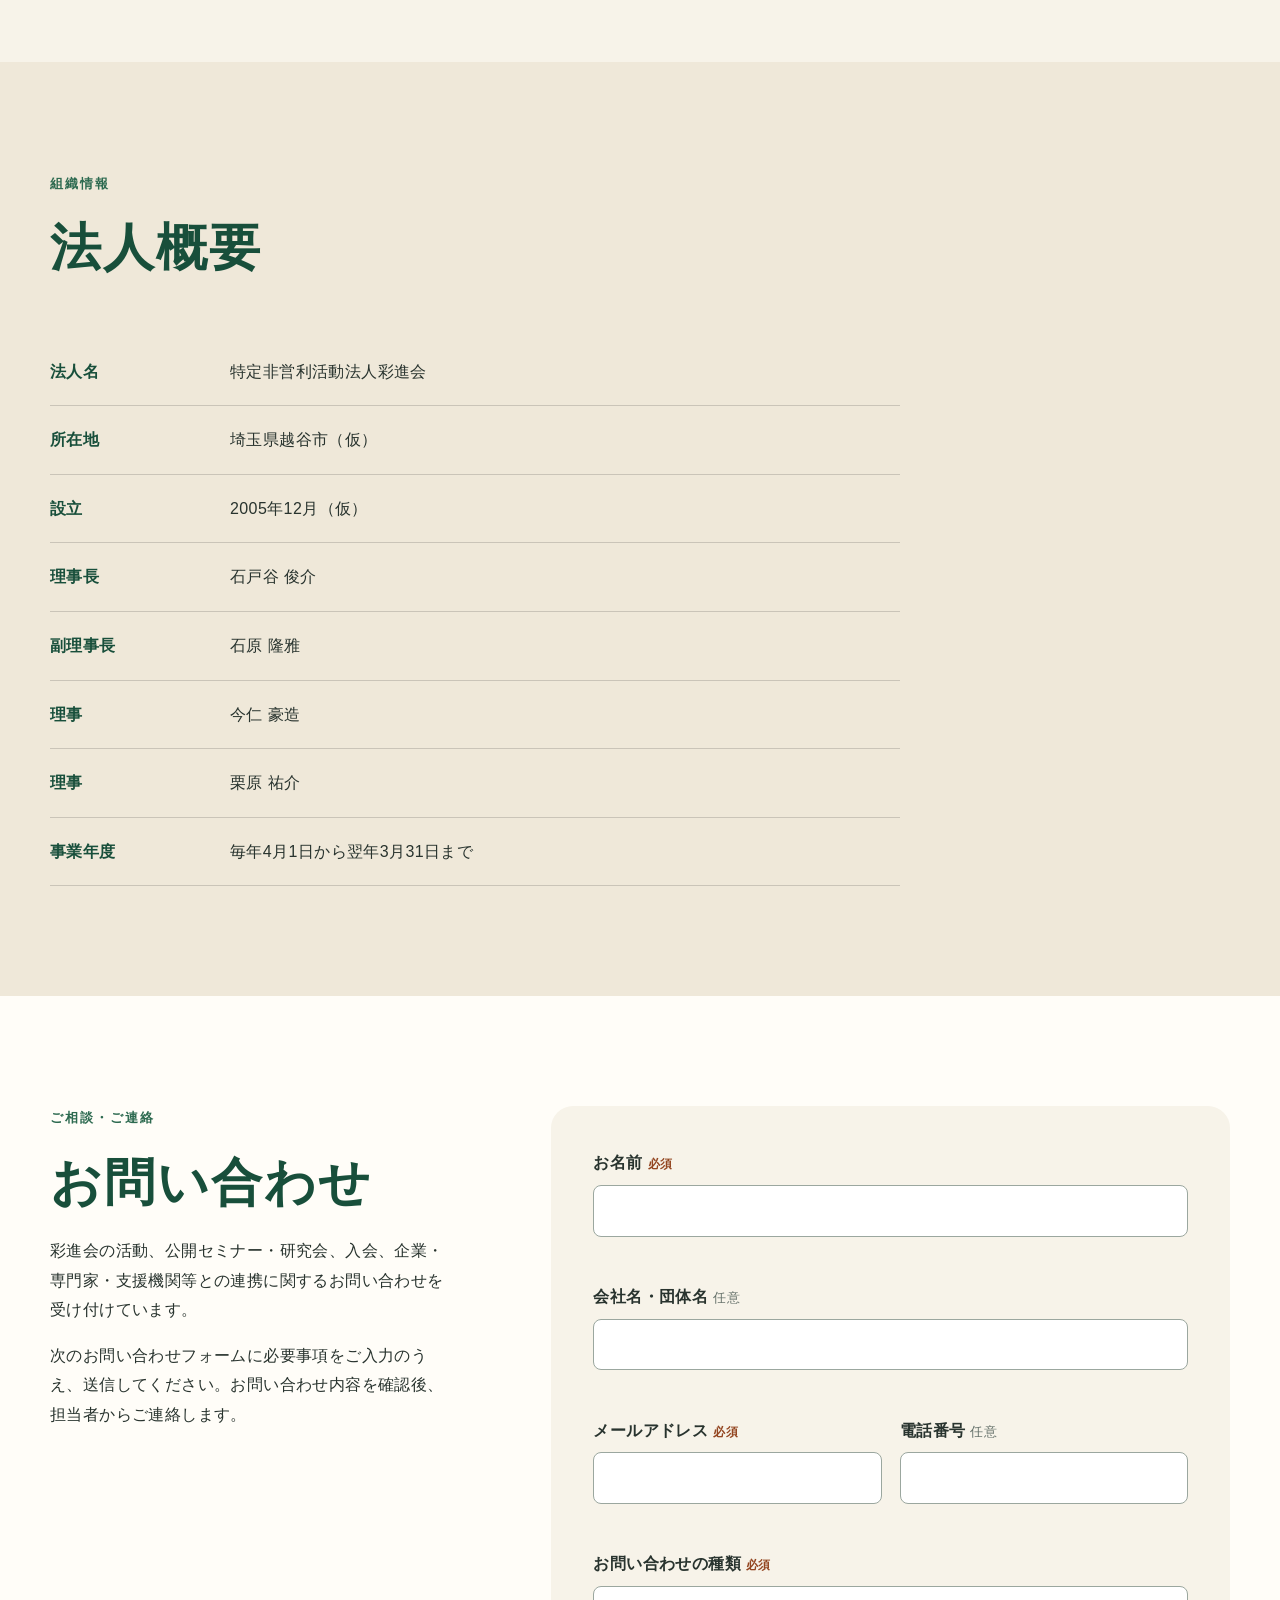
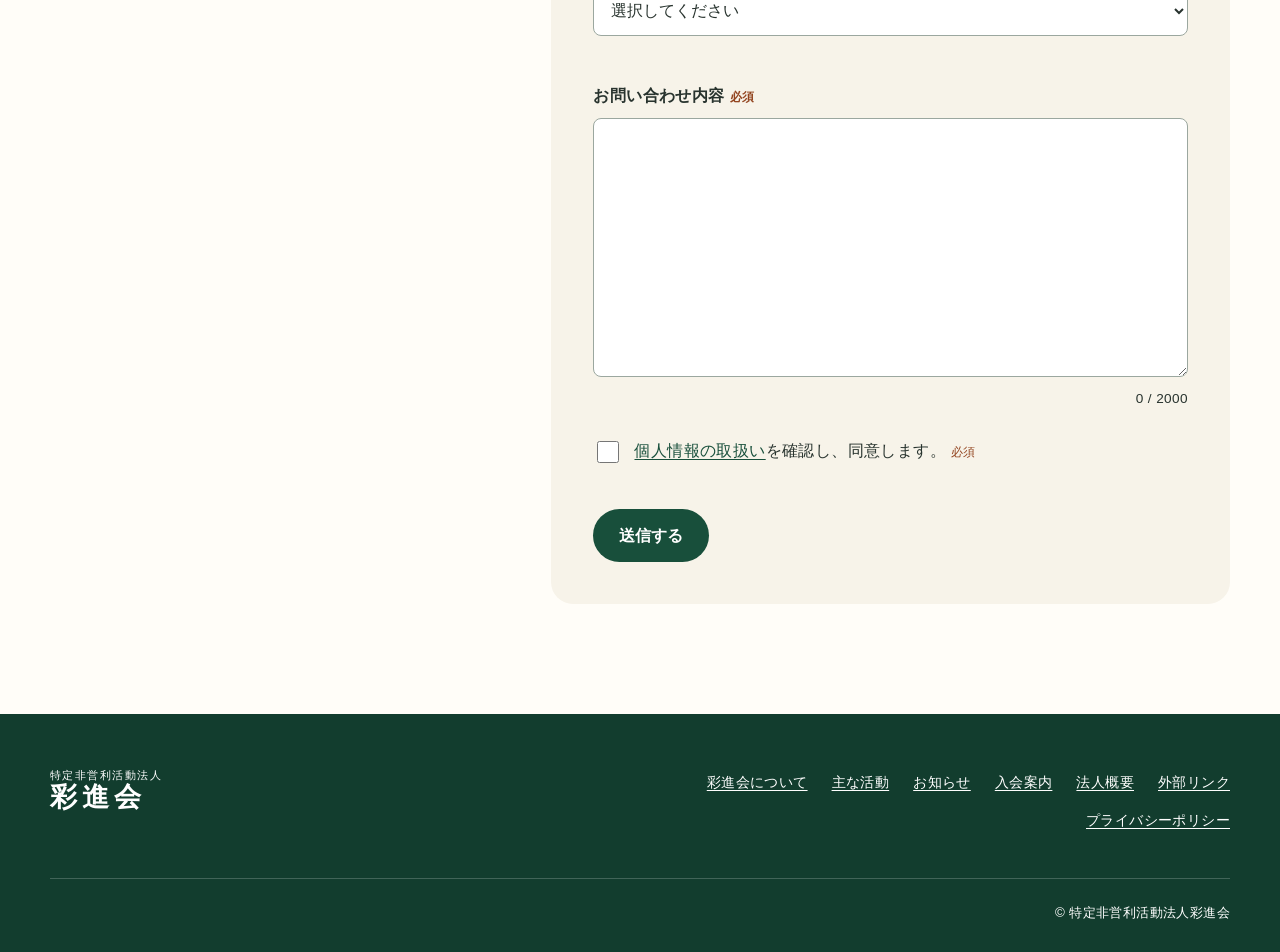
==== commit 2f4f01e0: "Add external links page" ====
--- a/index.html
+++ b/index.html
@@ -18,7 +18,7 @@
     <button class="menu-button" type="button" aria-expanded="false" aria-controls="global-nav"><span>メニュー</span><i aria-hidden="true"></i></button>
     <nav id="global-nav" class="global-nav" aria-label="メインメニュー"><ul>
       <li><a href="#about">彩進会について</a></li><li><a href="#activities">主な活動</a></li><li><a href="#news">お知らせ</a></li>
-      <li><a href="#members">会員・入会</a></li><li><a href="#profile">法人概要</a></li><li><a href="#contact">お問い合わせ</a></li>
+      <li><a href="#members">会員・入会</a></li><li><a href="#profile">法人概要</a></li><li><a href="links.html">外部リンク</a></li><li><a href="#contact">お問い合わせ</a></li>
     </ul></nav>
   </div></header>
   <main id="main">
@@ -55,5 +55,5 @@
       </form>
     </section>
   </main>
-  <footer><div class="footer-inner"><div class="wordmark inverse"><small>特定非営利活動法人</small><span>彩進会</span></div><nav aria-label="フッターメニュー"><a href="#about">彩進会について</a><a href="#activities">主な活動</a><a href="#news">お知らせ</a><a href="#join">入会案内</a><a href="#profile">法人概要</a><a href="privacy.html">プライバシーポリシー</a></nav></div><p class="copyright"><small>&copy; 特定非営利活動法人彩進会</small></p></footer>
+  <footer><div class="footer-inner"><div class="wordmark inverse"><small>特定非営利活動法人</small><span>彩進会</span></div><nav aria-label="フッターメニュー"><a href="#about">彩進会について</a><a href="#activities">主な活動</a><a href="#news">お知らせ</a><a href="#join">入会案内</a><a href="#profile">法人概要</a><a href="links.html">外部リンク</a><a href="privacy.html">プライバシーポリシー</a></nav></div><p class="copyright"><small>&copy; 特定非営利活動法人彩進会</small></p></footer>
 </body></html>
--- a/assets/css/style.css
+++ b/assets/css/style.css
@@ -8,3 +8,6 @@
 @media(prefers-reduced-motion:reduce){html{scroll-behavior:auto}*,*:before,*:after{animation-duration:.01ms!important;animation-iteration-count:1!important;transition-duration:.01ms!important}}
 .dark .card{color:var(--ink)}
 .global-nav a:hover,.back-link:hover,.number,.field em,.consent em{color:var(--orange-text)}
+.global-nav ul{gap:clamp(12px,1.5vw,24px)}.global-nav a[aria-current=page]{color:var(--orange-text)}
+.resource-page{max-width:var(--max);min-height:70vh;margin:auto;padding:90px 24px 120px}.resource-page>header{max-width:820px;margin-bottom:60px}.resource-page h1{margin:0;color:var(--green);font-family:YuMincho,"Yu Mincho",serif;font-size:clamp(2.6rem,5vw,4.6rem);line-height:1.35;letter-spacing:.04em}.resource-page>header>p:last-child{margin:24px 0 0}.resource-section{padding-top:38px;border-top:1px solid var(--line)}.resource-section h2{margin:0 0 28px;color:var(--green);font-family:YuMincho,"Yu Mincho",serif;font-size:clamp(1.6rem,3vw,2.2rem)}.external-link-list{display:grid;grid-template-columns:repeat(2,minmax(0,1fr));gap:22px;margin:0;padding:0;list-style:none}.external-link-card{display:flex;flex-direction:column;padding:30px;background:var(--paper);border:1px solid rgba(24,79,59,.13);border-radius:var(--radius);box-shadow:var(--shadow)}.external-link-card h3{margin:0 0 12px;font-family:YuMincho,"Yu Mincho",serif;font-size:1.3rem;line-height:1.5}.external-link-card h3 a{color:var(--green);text-decoration-thickness:1px}.external-link-card h3 a:hover{color:var(--orange-text);text-decoration-thickness:2px}.external-link-card p{margin:0 0 18px}.external-link-meta{display:block;margin-top:auto;color:var(--muted);font-size:.82rem;overflow-wrap:anywhere}.external-link-note{margin:32px 0 0;color:var(--muted);font-size:.88rem}@media(max-width:700px){.resource-page{padding:60px 20px 90px}.external-link-list{grid-template-columns:1fr}.external-link-card{padding:26px 22px}}
+.visually-hidden{position:absolute!important;width:1px!important;height:1px!important;padding:0!important;margin:-1px!important;overflow:hidden!important;clip:rect(0,0,0,0)!important;white-space:nowrap!important;border:0!important}
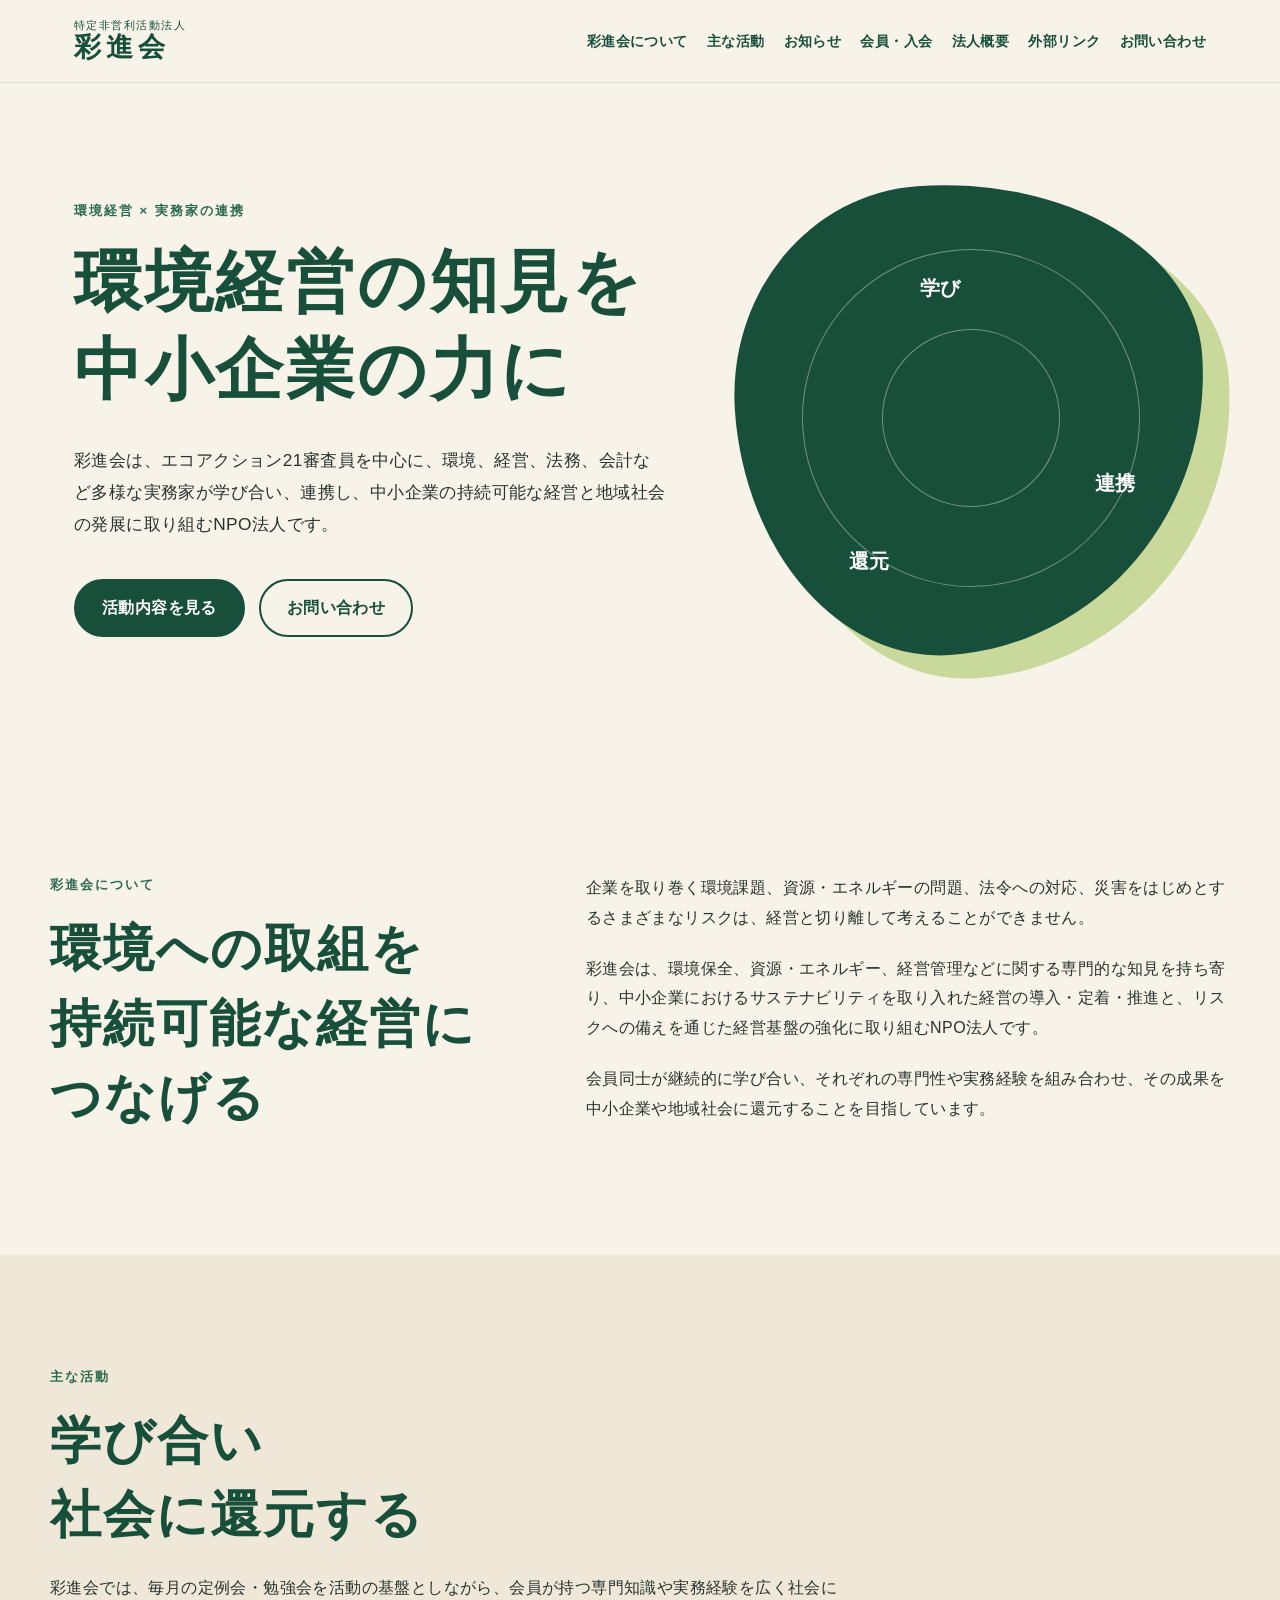
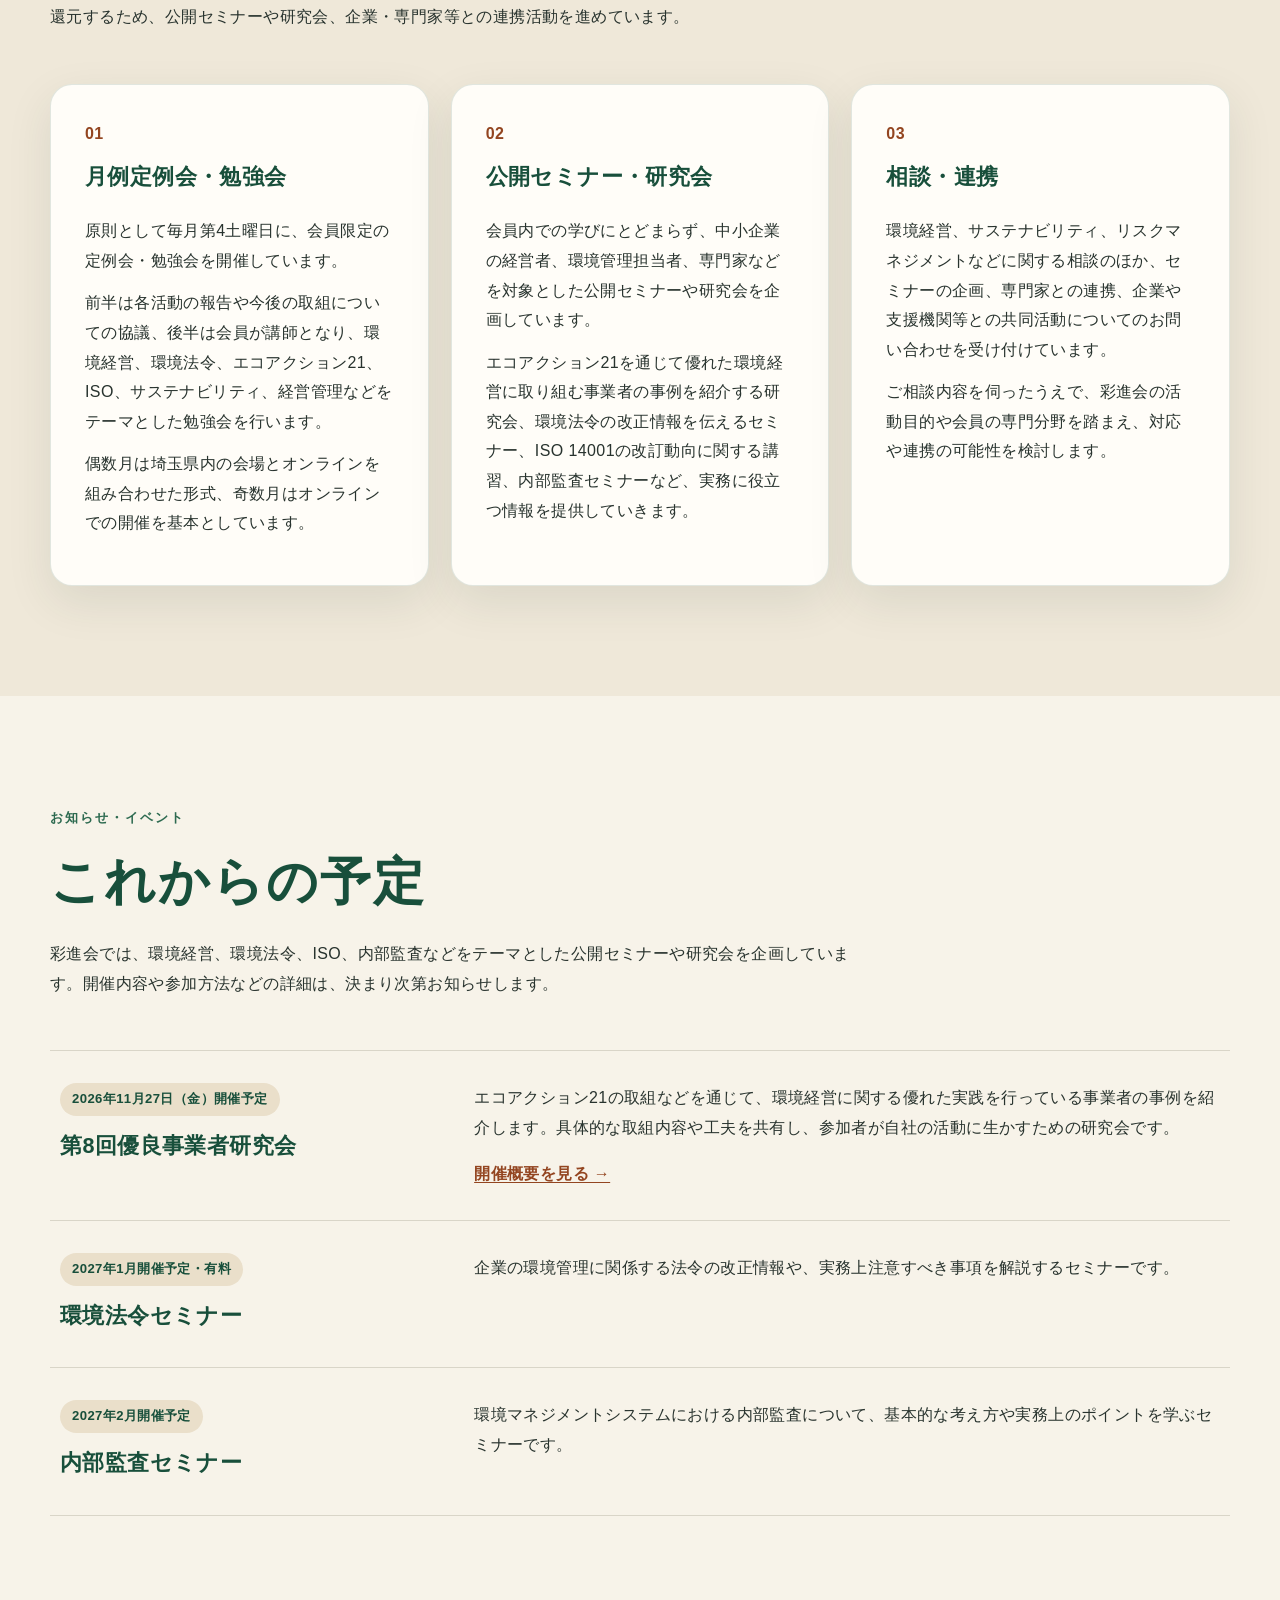
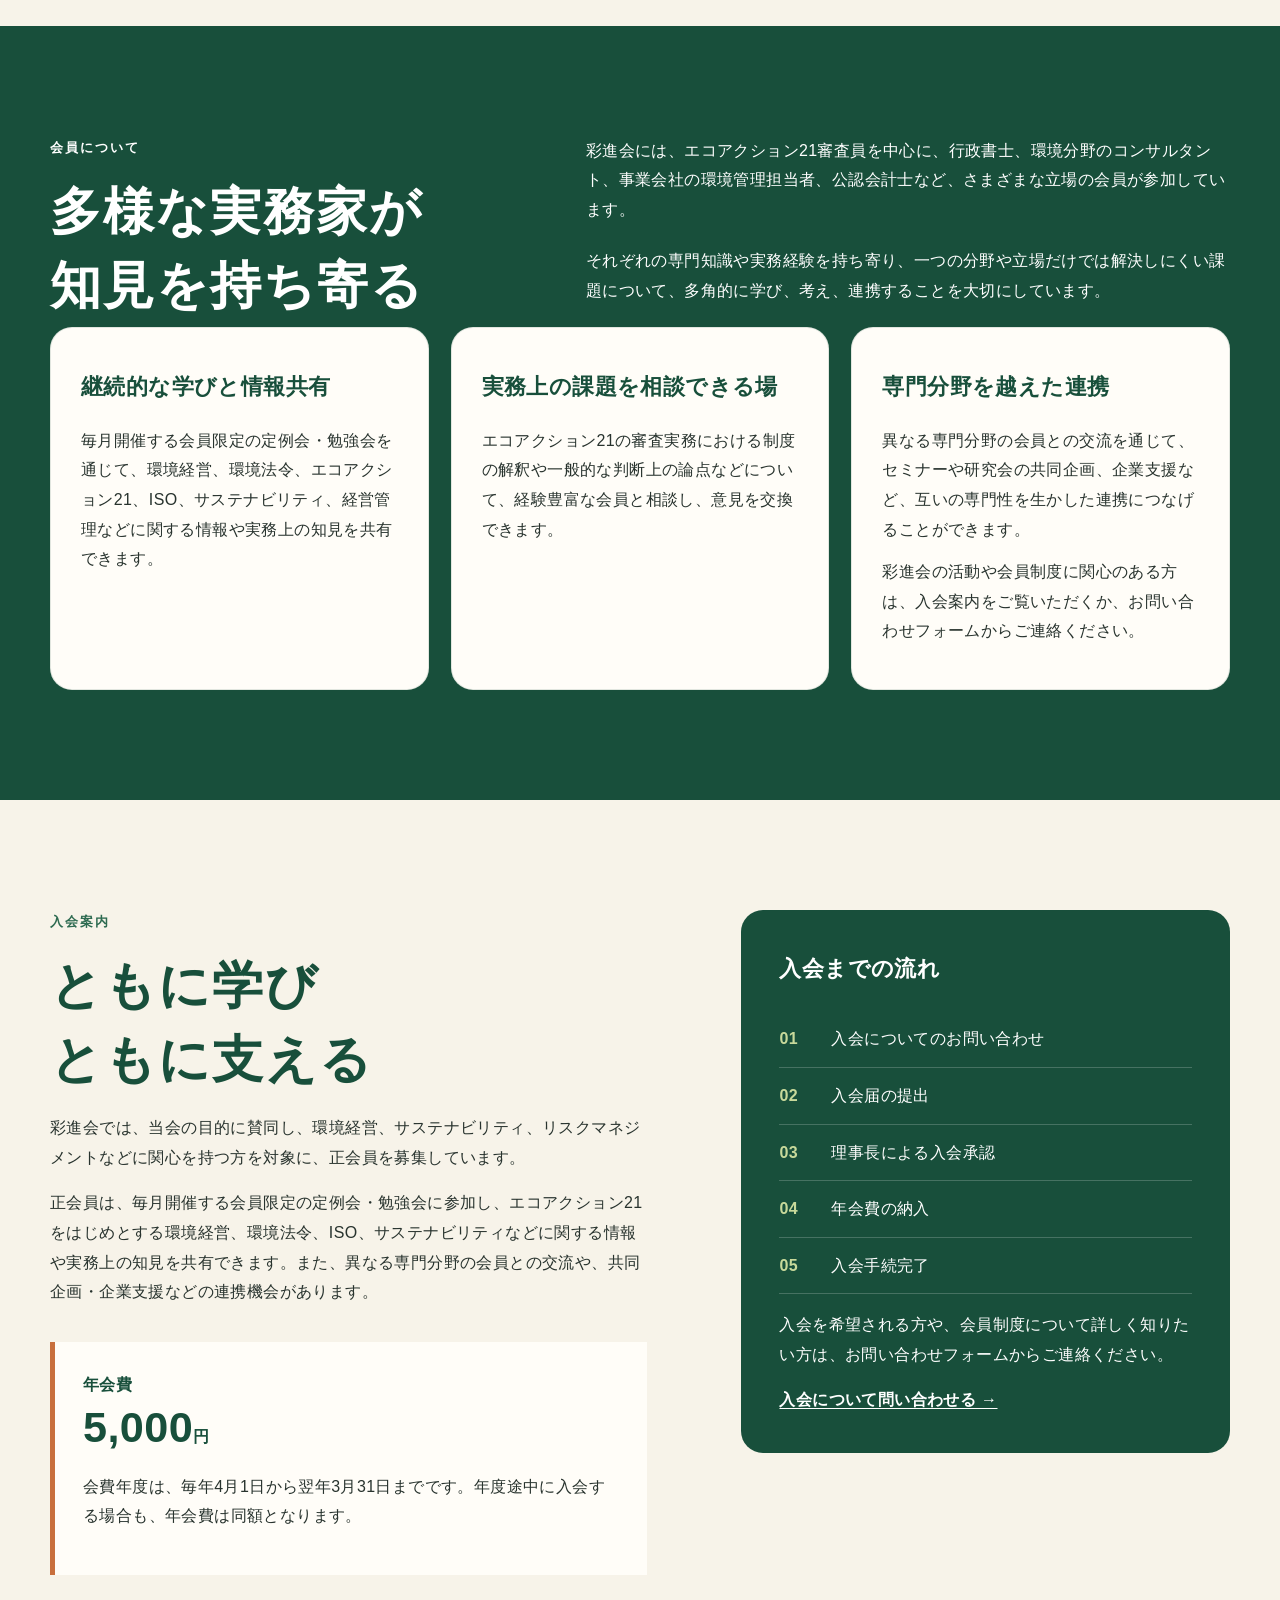
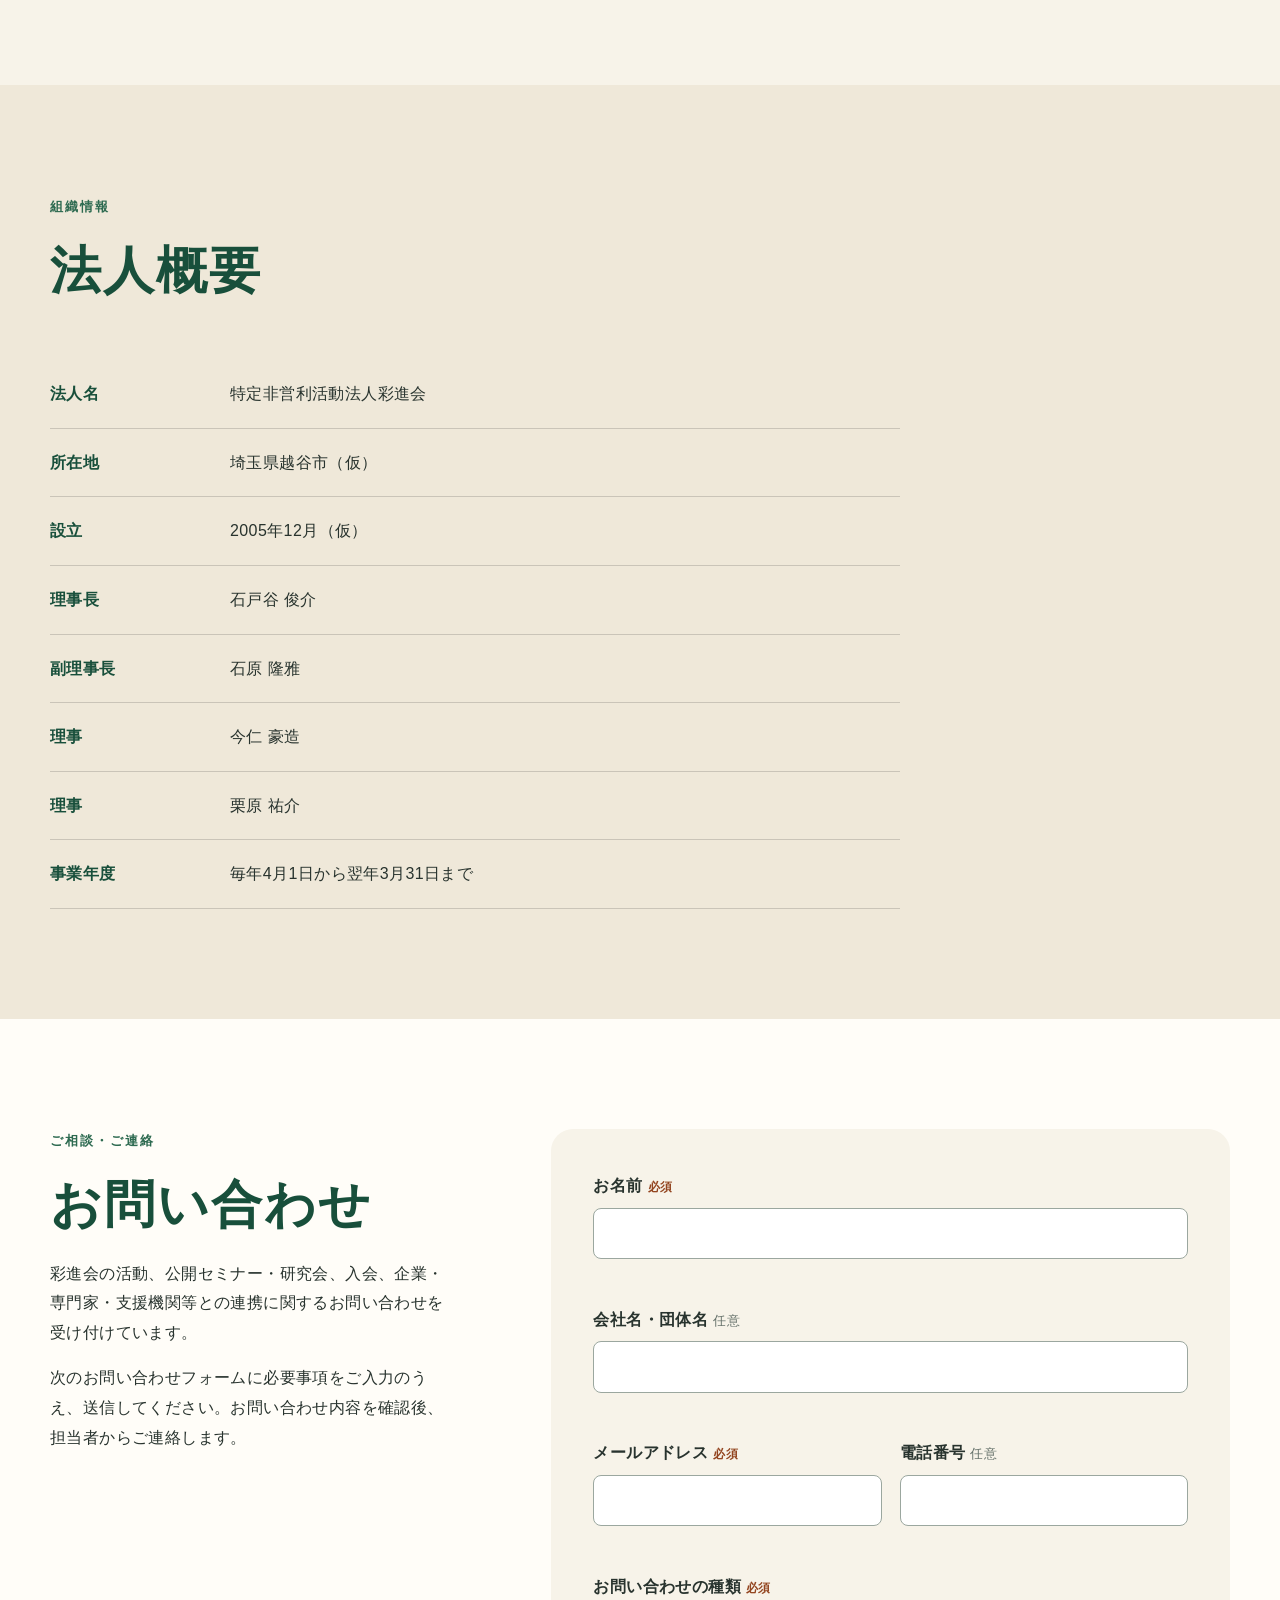
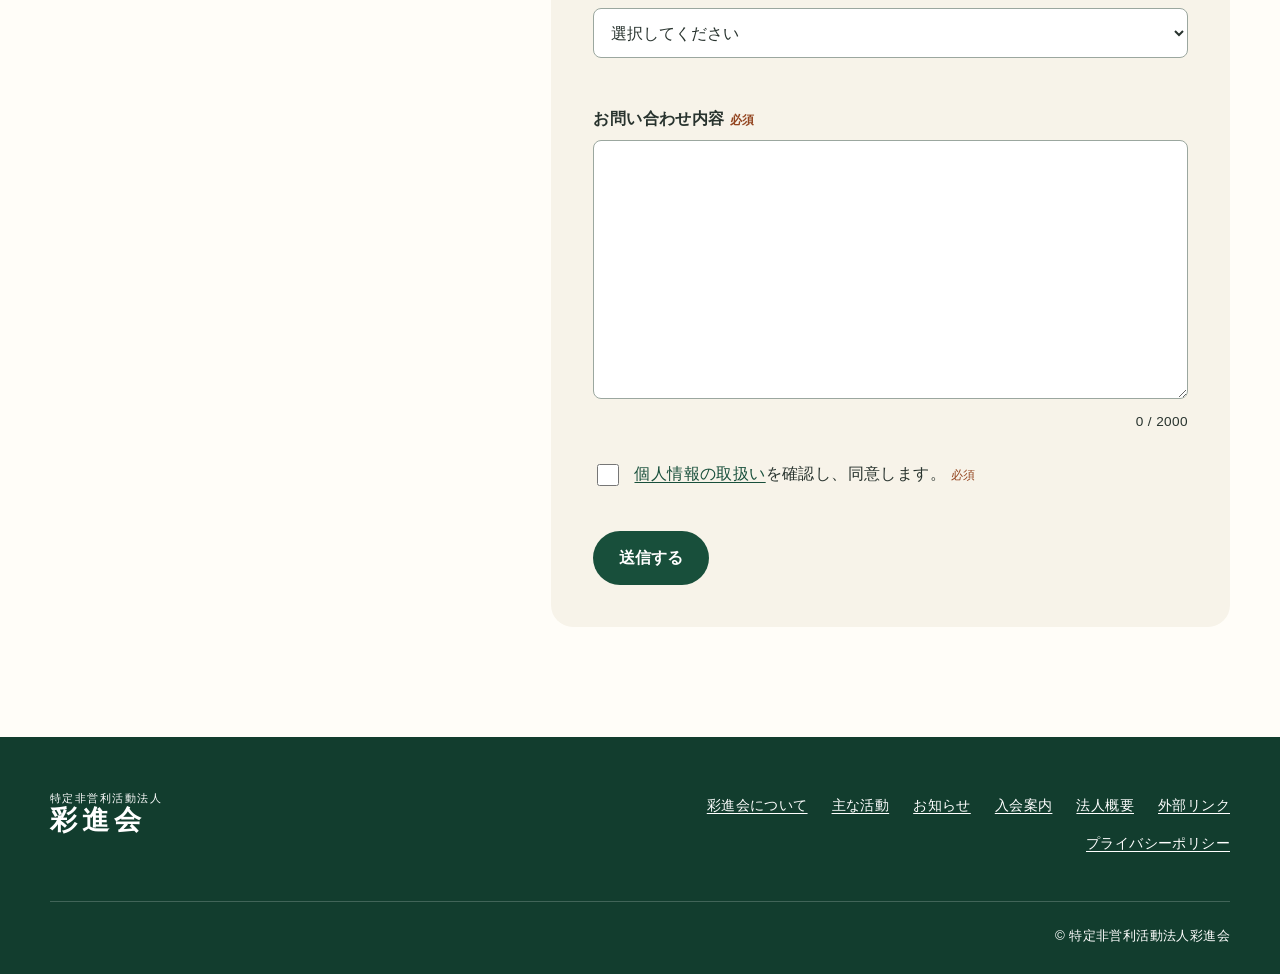
==== commit 5964d0cb: "Add 8th exemplary business study event page" ====
--- a/index.html
+++ b/index.html
@@ -30,7 +30,7 @@
       <article class="card"><span class="number">03</span><h3>相談・連携</h3><p>環境経営、サステナビリティ、リスクマネジメントなどに関する相談のほか、セミナーの企画、専門家との連携、企業や支援機関等との共同活動についてのお問い合わせを受け付けています。</p><p>ご相談内容を伺ったうえで、彩進会の活動目的や会員の専門分野を踏まえ、対応や連携の可能性を検討します。</p></article>
     </div></section>
     <section id="news" class="section"><div class="section-heading"><p class="section-label">お知らせ・イベント</p><h2>これからの予定</h2><p>彩進会では、環境経営、環境法令、ISO、内部監査などをテーマとした公開セミナーや研究会を企画しています。開催内容や参加方法などの詳細は、決まり次第お知らせします。</p></div><div class="event-list">
-      <article><div><time datetime="2026-11">2026年11月開催予定</time><h3>優良事業者研究会</h3></div><p>エコアクション21の取組などを通じて、環境経営に関する優れた実践を行っている事業者の事例を紹介します。具体的な取組内容や工夫を共有し、参加者が自社の活動に生かすための研究会です。</p></article>
+      <article><div><time datetime="2026-11-27">2026年11月27日（金）開催予定</time><h3>第8回優良事業者研究会</h3></div><div><p>エコアクション21の取組などを通じて、環境経営に関する優れた実践を行っている事業者の事例を紹介します。具体的な取組内容や工夫を共有し、参加者が自社の活動に生かすための研究会です。</p><a class="event-detail-link" href="event-2026-11.html">開催概要を見る →</a></div></article>
       <article><div><time datetime="2027-01">2027年1月開催予定・有料</time><h3>環境法令セミナー</h3></div><p>企業の環境管理に関係する法令の改正情報や、実務上注意すべき事項を解説するセミナーです。</p></article>
       <article><div><time datetime="2027-02">2027年2月開催予定</time><h3>内部監査セミナー</h3></div><p>環境マネジメントシステムにおける内部監査について、基本的な考え方や実務上のポイントを学ぶセミナーです。</p></article>
     </div></section>
--- a/assets/css/style.css
+++ b/assets/css/style.css
@@ -9,5 +9,6 @@
 .dark .card{color:var(--ink)}
 .global-nav a:hover,.back-link:hover,.number,.field em,.consent em{color:var(--orange-text)}
 .global-nav ul{gap:clamp(12px,1.5vw,24px)}.global-nav a[aria-current=page]{color:var(--orange-text)}
-.resource-page{max-width:var(--max);min-height:70vh;margin:auto;padding:90px 24px 120px}.resource-page>header{max-width:820px;margin-bottom:60px}.resource-page h1{margin:0;color:var(--green);font-family:YuMincho,"Yu Mincho",serif;font-size:clamp(2.6rem,5vw,4.6rem);line-height:1.35;letter-spacing:.04em}.resource-page>header>p:last-child{margin:24px 0 0}.resource-section{padding-top:38px;border-top:1px solid var(--line)}.resource-section h2{margin:0 0 28px;color:var(--green);font-family:YuMincho,"Yu Mincho",serif;font-size:clamp(1.6rem,3vw,2.2rem)}.external-link-list{display:grid;grid-template-columns:repeat(2,minmax(0,1fr));gap:22px;margin:0;padding:0;list-style:none}.external-link-card{display:flex;flex-direction:column;padding:30px;background:var(--paper);border:1px solid rgba(24,79,59,.13);border-radius:var(--radius);box-shadow:var(--shadow)}.external-link-card h3{margin:0 0 12px;font-family:YuMincho,"Yu Mincho",serif;font-size:1.3rem;line-height:1.5}.external-link-card h3 a{color:var(--green);text-decoration-thickness:1px}.external-link-card h3 a:hover{color:var(--orange-text);text-decoration-thickness:2px}.external-link-card p{margin:0 0 18px}.external-link-meta{display:block;margin-top:auto;color:var(--muted);font-size:.82rem;overflow-wrap:anywhere}.external-link-note{margin:32px 0 0;color:var(--muted);font-size:.88rem}@media(max-width:700px){.resource-page{padding:60px 20px 90px}.external-link-list{grid-template-columns:1fr}.external-link-card{padding:26px 22px}}
+.resource-page{max-width:var(--max);min-height:70vh;margin:auto;padding:90px 24px 120px}.resource-page>header{max-width:820px;margin-bottom:60px}.resource-page h1{margin:0;color:var(--green);font-family:YuMincho,"Yu Mincho",serif;font-size:clamp(2.6rem,5vw,4.6rem);line-height:1.35;letter-spacing:.04em}.resource-page>header>p:last-child{margin:24px 0 0}.resource-section{padding-top:38px;border-top:1px solid var(--line)}.resource-section h2{margin:0 0 28px;color:var(--green);font-family:YuMincho,"Yu Mincho",serif;font-size:clamp(1.6rem,3vw,2.2rem)}.external-link-list{display:grid;grid-template-columns:repeat(2,minmax(0,1fr));gap:22px;margin:0;padding:0;list-style:none}.external-link-card{display:flex;flex-direction:column;padding:30px;background:var(--paper);border:1px solid rgba(24,79,59,.13);border-radius:var(--radius);box-shadow:var(--shadow)}.external-link-card h3{margin:0 0 12px;font-family:YuMincho,"Yu Mincho",serif;font-size:1.3rem;line-height:1.5}.external-link-card h3 a{color:var(--green);text-decoration-thickness:1px}.external-link-card h3 a:hover{color:var(--orange-text);text-decoration-thickness:2px}.external-link-card p{margin:0}.external-link-note{margin:32px 0 0;color:var(--muted);font-size:.88rem}@media(max-width:700px){.resource-page{padding:60px 20px 90px}.external-link-list{grid-template-columns:1fr}.external-link-card{padding:26px 22px}}
 .visually-hidden{position:absolute!important;width:1px!important;height:1px!important;padding:0!important;margin:-1px!important;overflow:hidden!important;clip:rect(0,0,0,0)!important;white-space:nowrap!important;border:0!important}
+.event-detail-link{display:inline-block;margin-top:16px;color:var(--orange-text);font-weight:800}.event-page{max-width:var(--max);margin:auto;padding:90px 24px 120px}.event-page>header{max-width:980px;margin-bottom:52px}.event-status{display:inline-block;margin:0 0 18px;padding:5px 13px;background:var(--beige);border-radius:999px;color:var(--green);font-size:.82rem;font-weight:800}.event-page h1{margin:0;color:var(--green);font-family:YuMincho,"Yu Mincho",serif;font-size:clamp(2.5rem,5vw,4.7rem);line-height:1.35;letter-spacing:.04em}.event-lead{max-width:820px;margin:25px 0 0;font-size:1.08rem}.event-facts{display:grid;grid-template-columns:repeat(2,minmax(0,1fr));gap:18px;margin:0;padding:30px;background:var(--paper);border:1px solid rgba(24,79,59,.13);border-radius:var(--radius);box-shadow:var(--shadow)}.event-facts div{padding:18px 20px;background:var(--ivory);border-radius:10px}.event-facts dt{margin-bottom:4px;color:var(--green-2);font-size:.8rem;font-weight:800;letter-spacing:.1em}.event-facts dd{margin:0;color:var(--green);font-size:1.12rem;font-weight:800}.event-section{margin-top:72px}.event-section h2{margin:0 0 30px;padding-bottom:12px;border-bottom:1px solid var(--line);color:var(--green);font-family:YuMincho,"Yu Mincho",serif;font-size:clamp(1.7rem,3vw,2.35rem)}.event-schedule{counter-reset:schedule;margin:0;padding:0;list-style:none}.event-schedule li{counter-increment:schedule;display:grid;grid-template-columns:52px 140px 1fr;gap:18px;padding:25px 10px;border-bottom:1px solid var(--line)}.event-schedule li:before{content:counter(schedule,decimal-leading-zero);color:var(--orange-text);font-weight:800}.schedule-time{color:var(--green);font-weight:800;white-space:nowrap}.schedule-content strong{display:block;color:var(--green);font-size:1.08rem}.schedule-content p{margin:7px 0 0}.event-notice{margin-top:30px;padding:25px 28px;border-left:5px solid var(--orange);background:var(--paper)}.event-notice h2{margin:0 0 10px;padding:0;border:0;font-size:1.45rem}.event-notice p{margin:.45em 0}.event-actions{margin-top:42px}@media(max-width:700px){.event-page{padding:60px 20px 90px}.event-facts{grid-template-columns:1fr;padding:20px}.event-schedule li{grid-template-columns:42px 1fr;gap:10px}.schedule-time{grid-column:2}.schedule-content{grid-column:2}.event-notice{padding:22px 20px}}
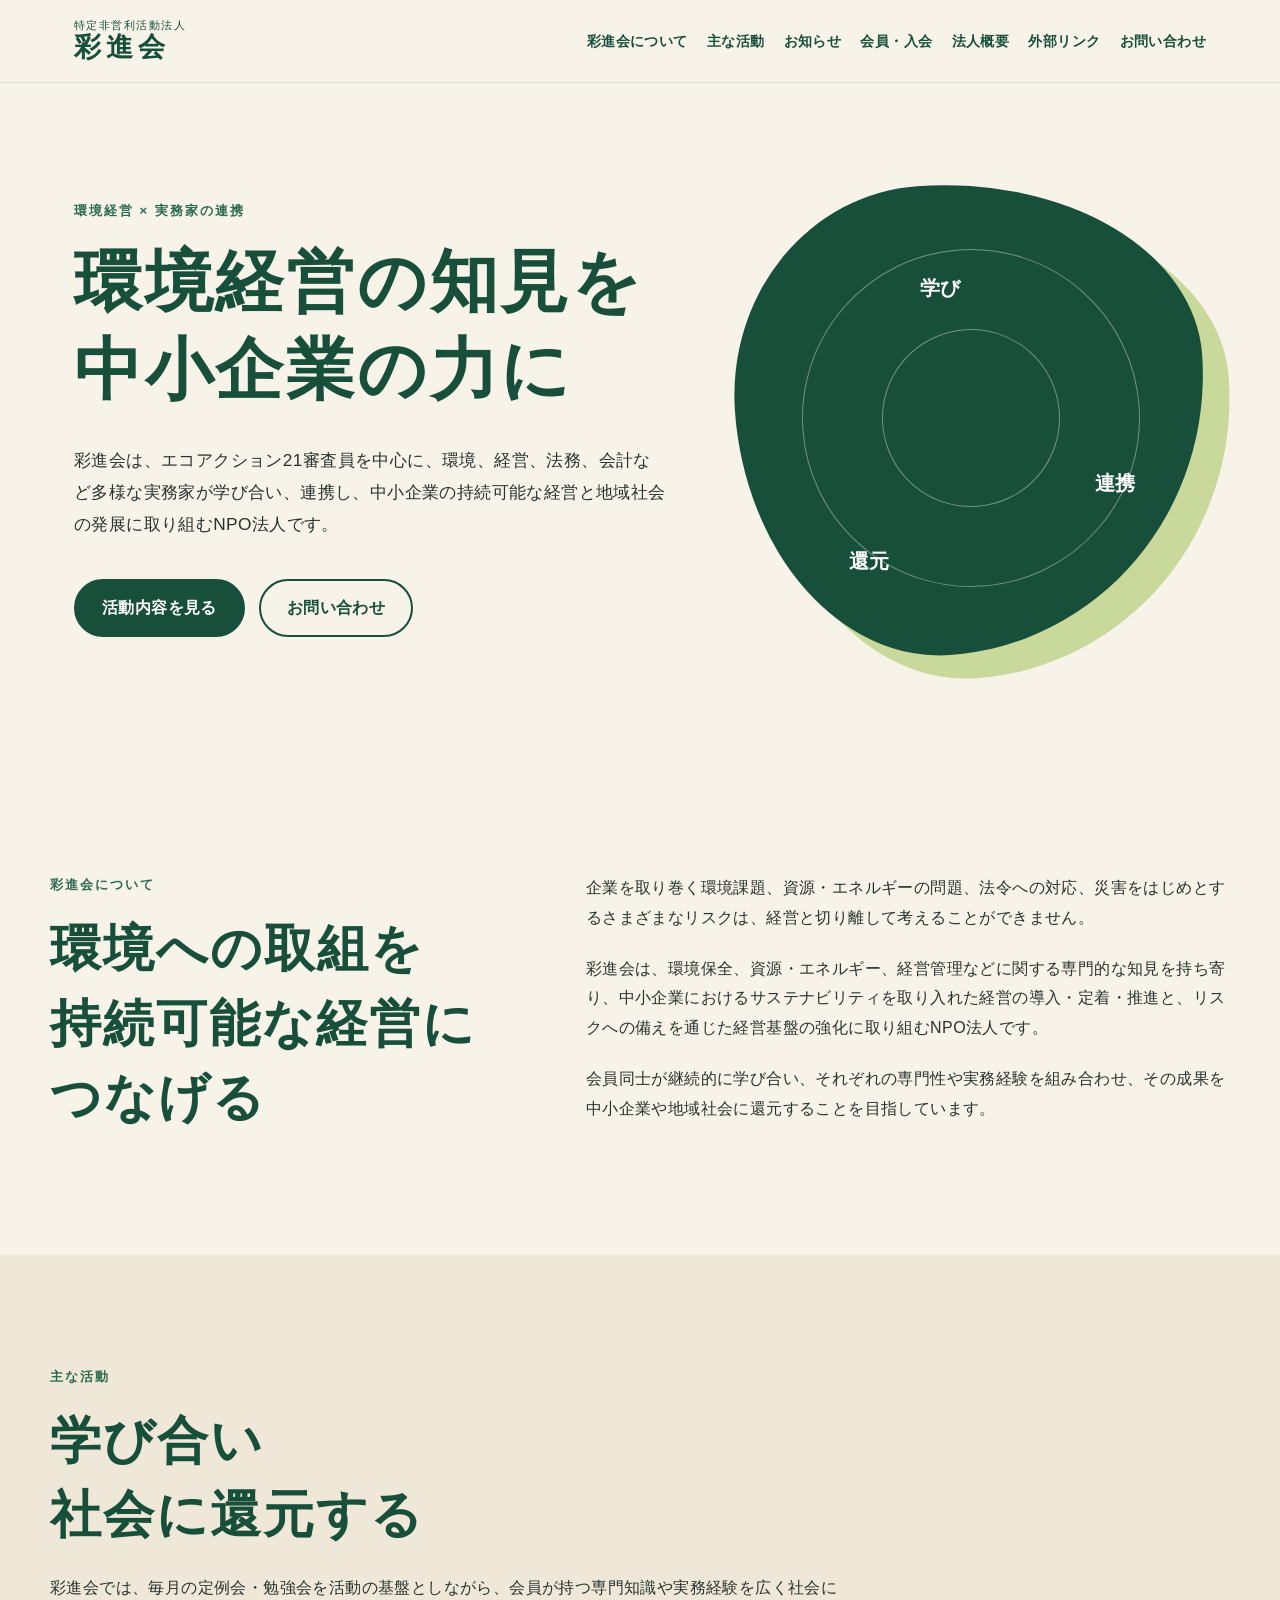
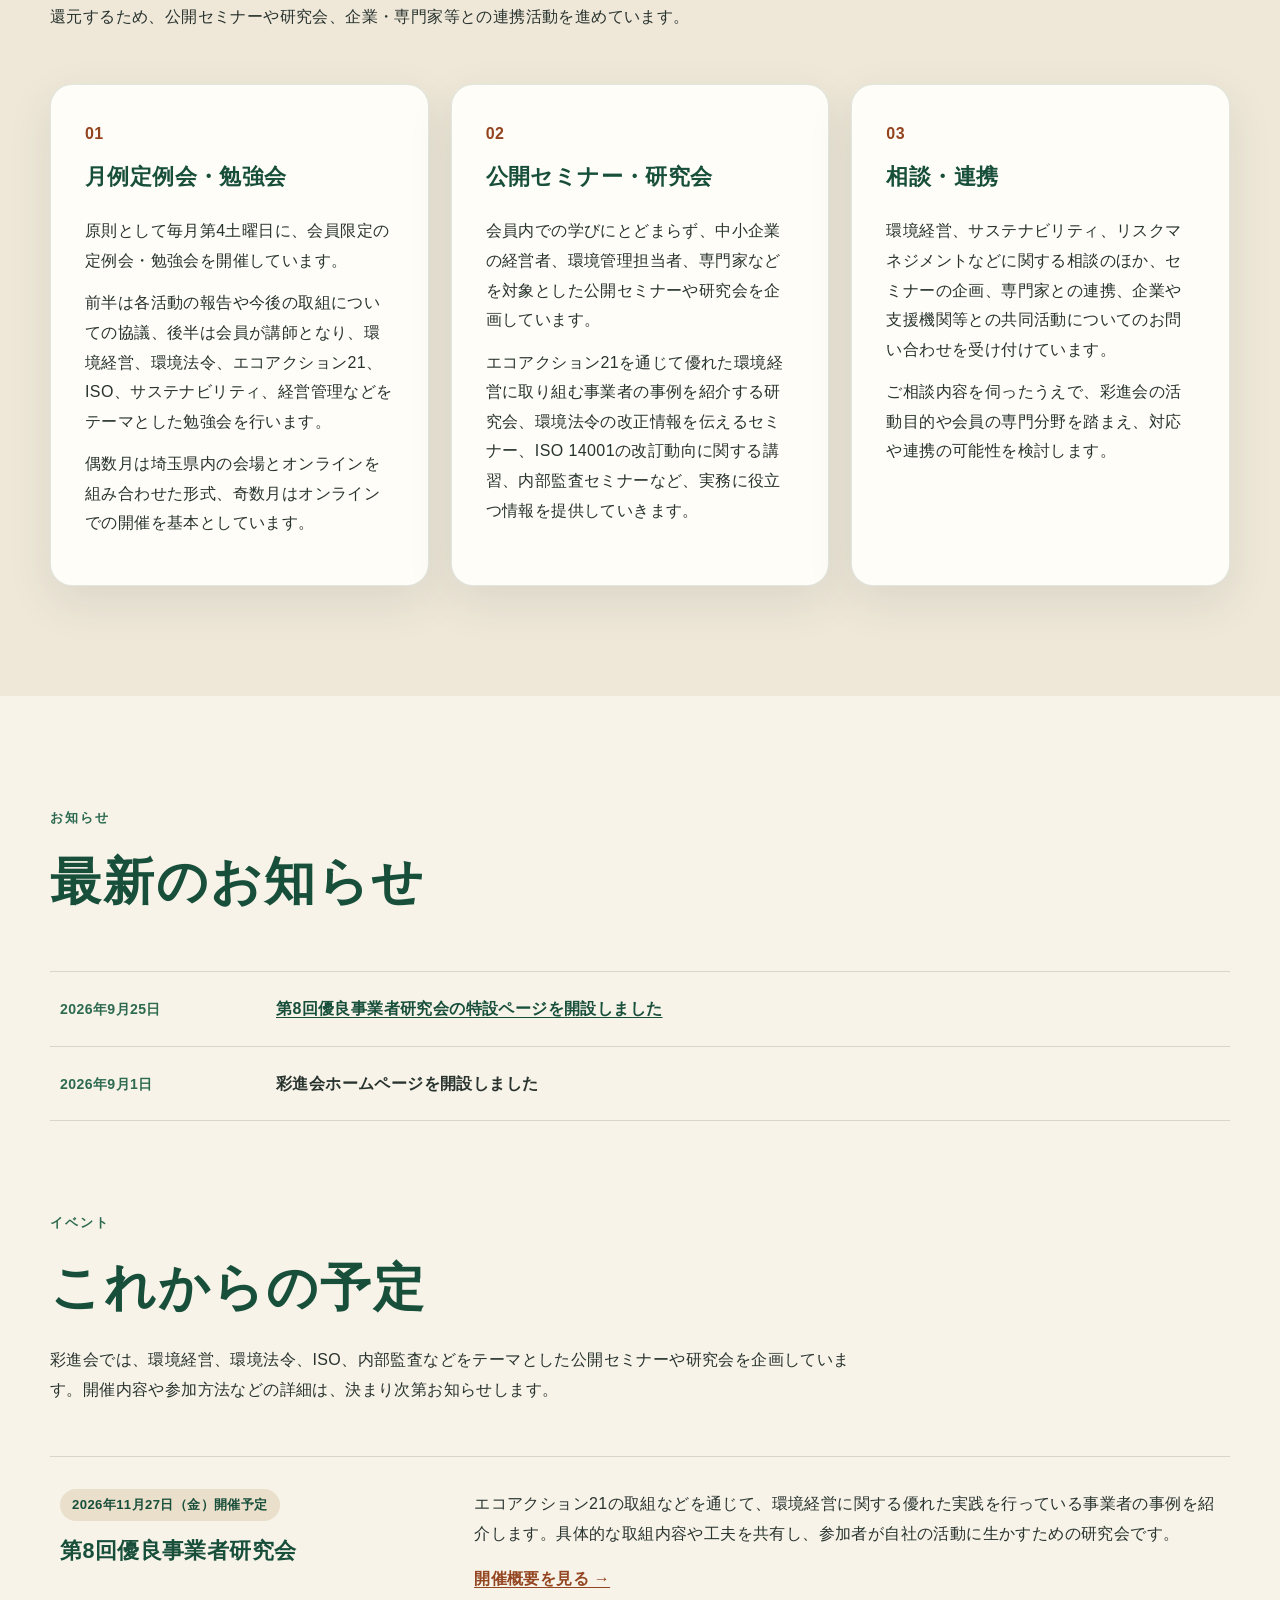
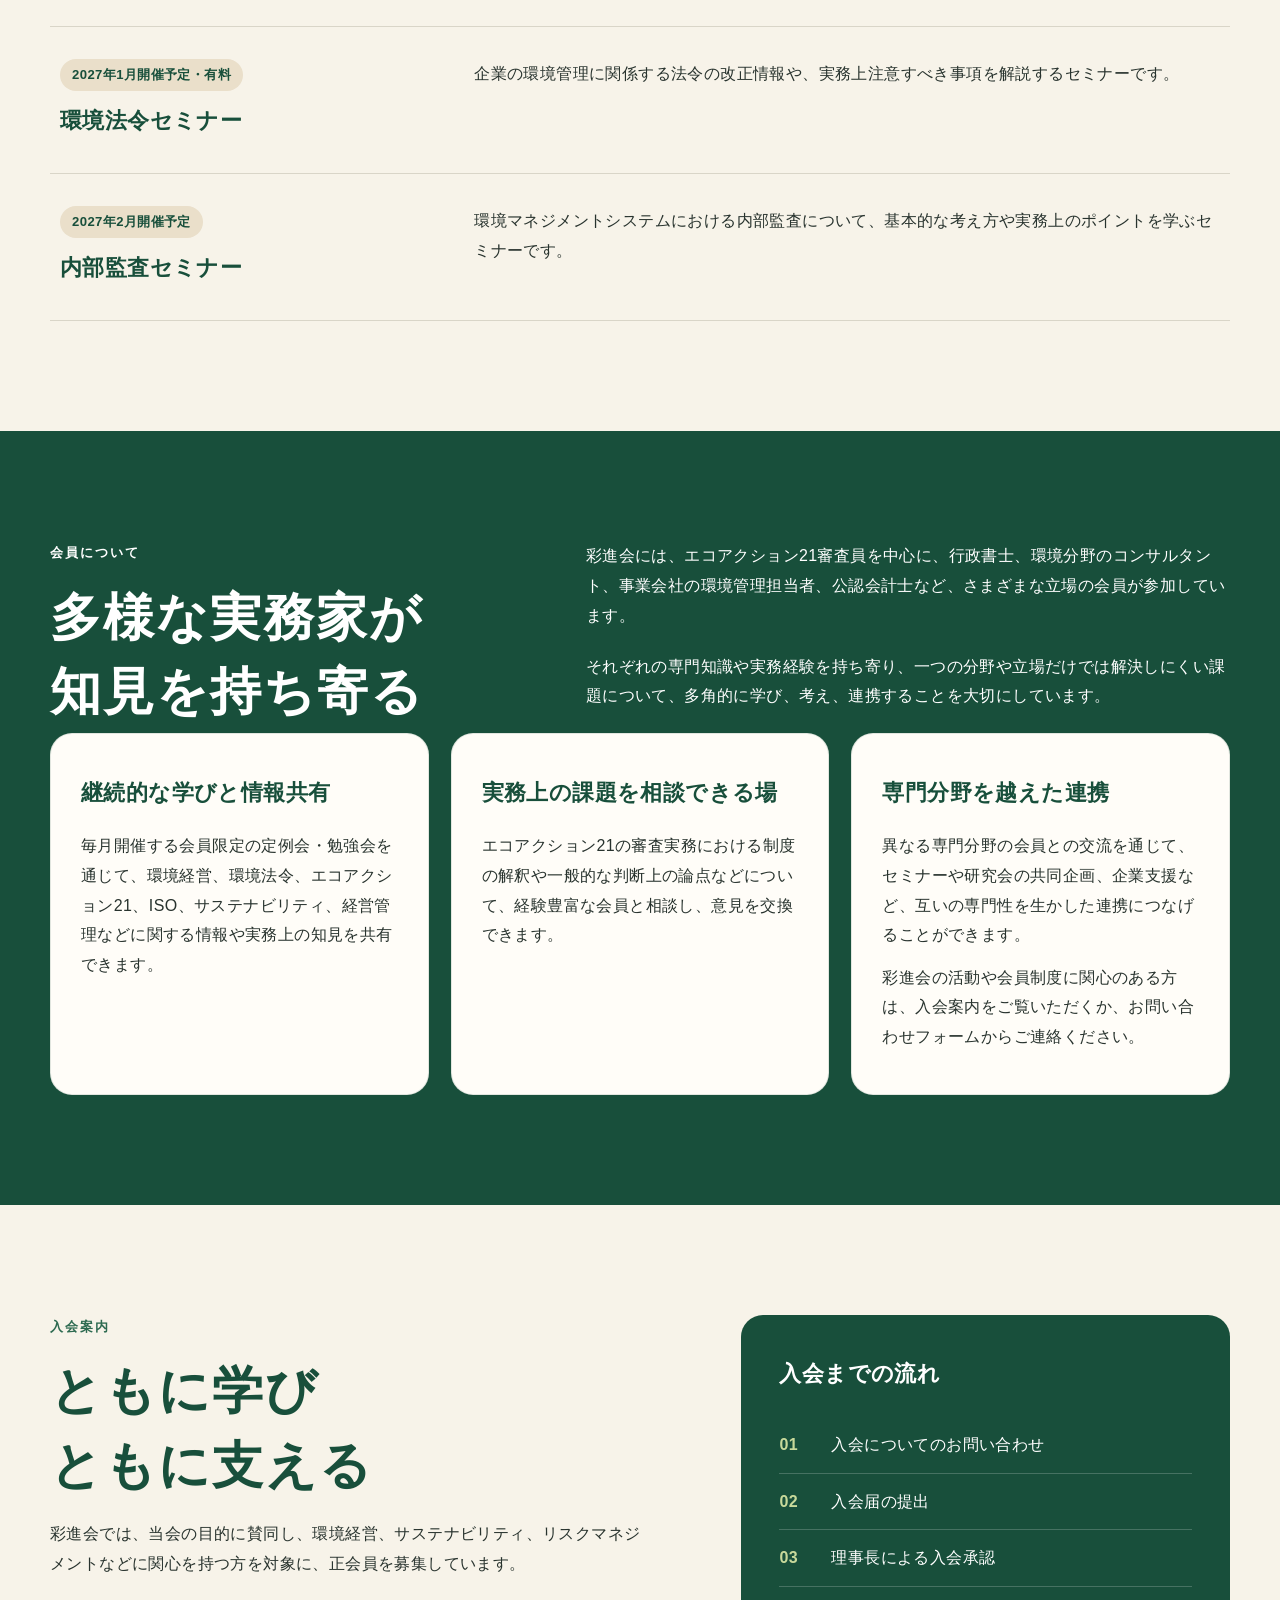
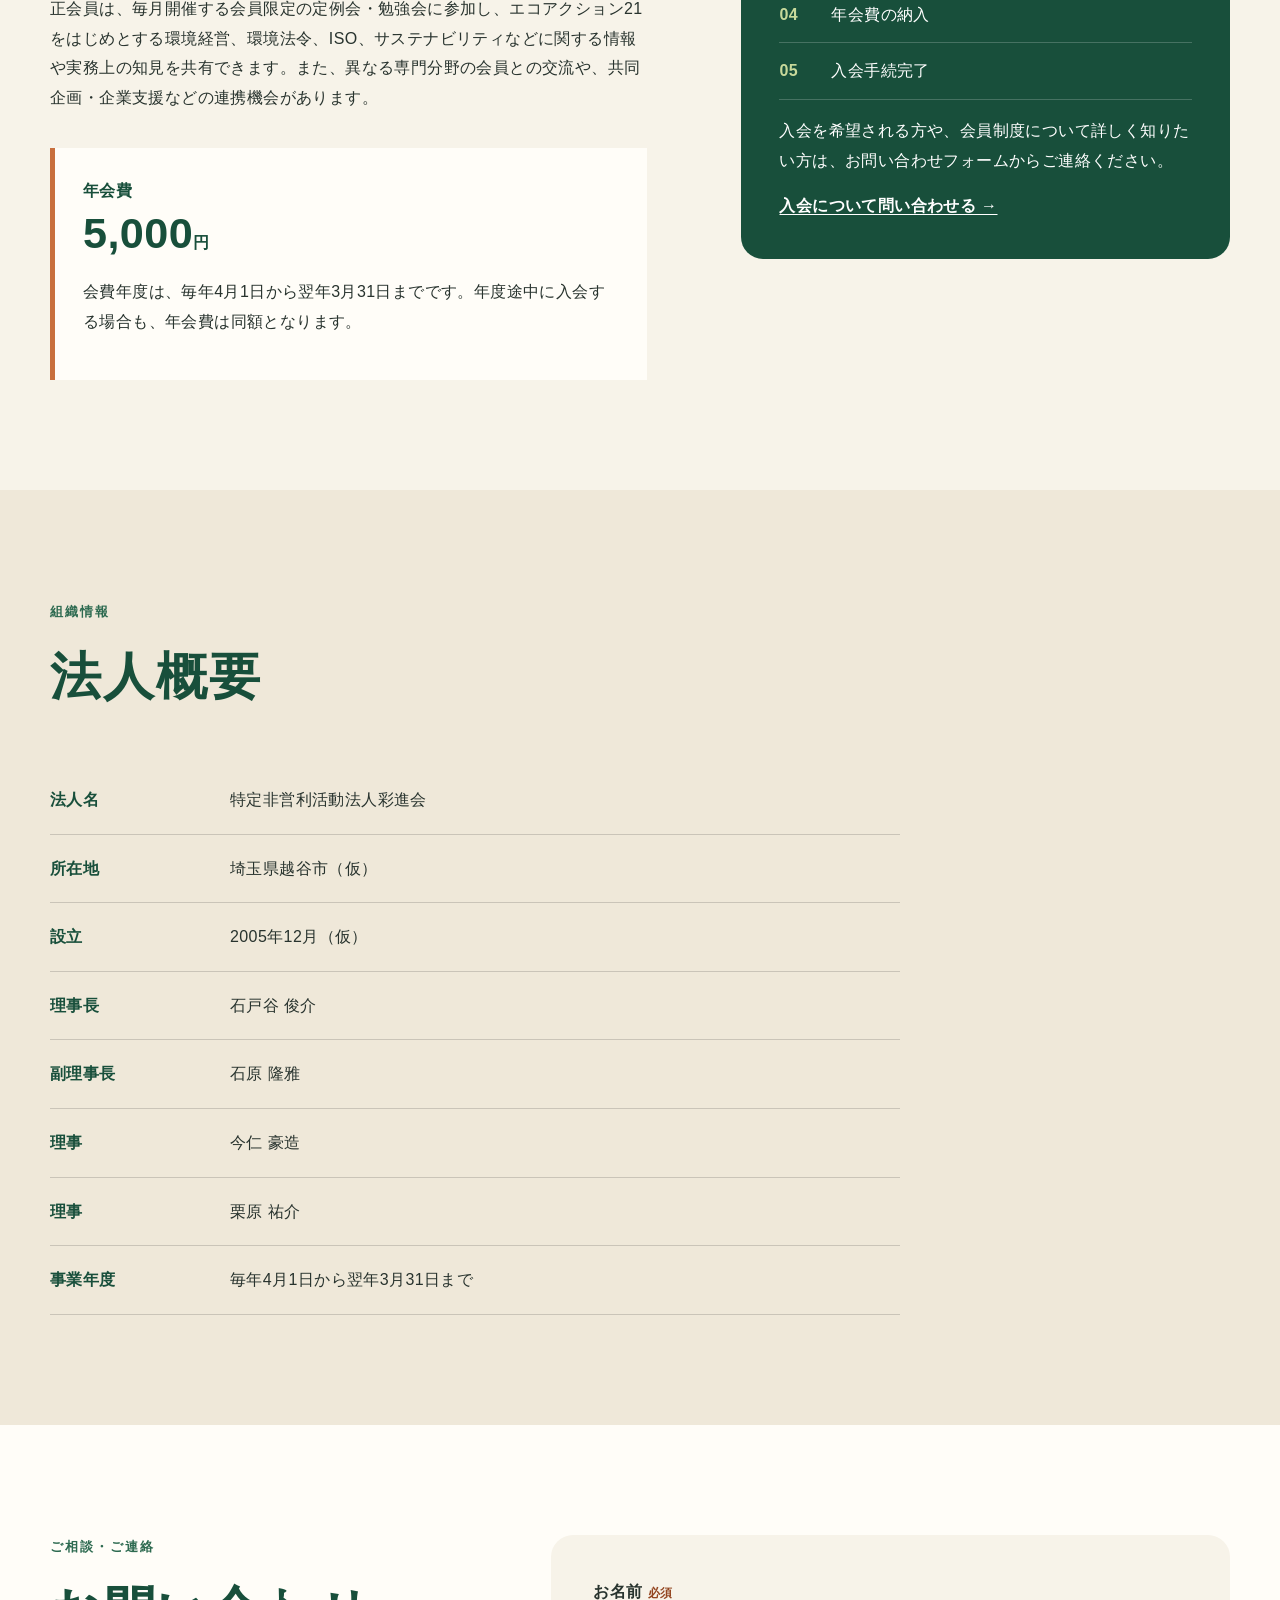
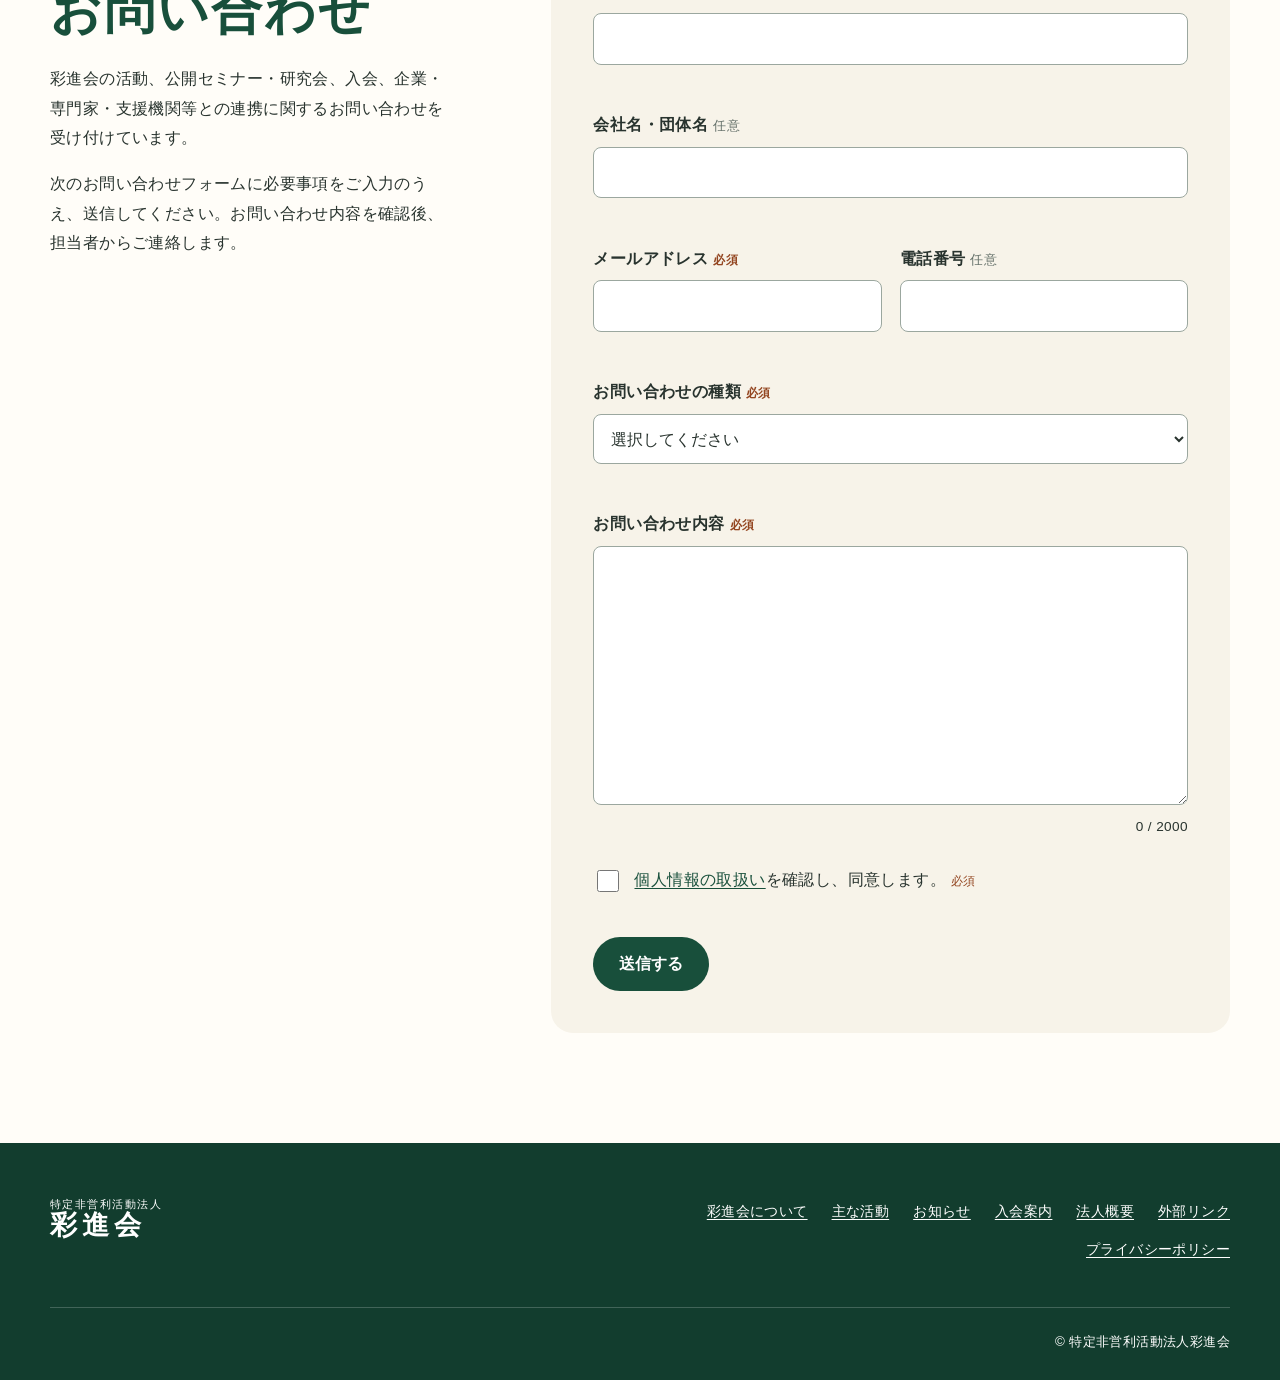
==== commit 0f8e035a: "Refine event details and separate news" ====
--- a/index.html
+++ b/index.html
@@ -29,7 +29,10 @@
       <article class="card"><span class="number">02</span><h3>公開セミナー・研究会</h3><p>会員内での学びにとどまらず、中小企業の経営者、環境管理担当者、専門家などを対象とした公開セミナーや研究会を企画しています。</p><p>エコアクション21を通じて優れた環境経営に取り組む事業者の事例を紹介する研究会、環境法令の改正情報を伝えるセミナー、ISO 14001の改訂動向に関する講習、内部監査セミナーなど、実務に役立つ情報を提供していきます。</p></article>
       <article class="card"><span class="number">03</span><h3>相談・連携</h3><p>環境経営、サステナビリティ、リスクマネジメントなどに関する相談のほか、セミナーの企画、専門家との連携、企業や支援機関等との共同活動についてのお問い合わせを受け付けています。</p><p>ご相談内容を伺ったうえで、彩進会の活動目的や会員の専門分野を踏まえ、対応や連携の可能性を検討します。</p></article>
     </div></section>
-    <section id="news" class="section"><div class="section-heading"><p class="section-label">お知らせ・イベント</p><h2>これからの予定</h2><p>彩進会では、環境経営、環境法令、ISO、内部監査などをテーマとした公開セミナーや研究会を企画しています。開催内容や参加方法などの詳細は、決まり次第お知らせします。</p></div><div class="event-list">
+    <section id="news" class="section"><div class="section-heading"><p class="section-label">お知らせ</p><h2>最新のお知らせ</h2></div><div class="news-list">
+      <article><time datetime="2026-09-25">2026年9月25日</time><p><a href="event-2026-11.html">第8回優良事業者研究会の特設ページを開設しました</a></p></article>
+      <article><time datetime="2026-09-01">2026年9月1日</time><p>彩進会ホームページを開設しました</p></article>
+    </div><div class="section-heading events-heading"><p class="section-label">イベント</p><h2>これからの予定</h2><p>彩進会では、環境経営、環境法令、ISO、内部監査などをテーマとした公開セミナーや研究会を企画しています。開催内容や参加方法などの詳細は、決まり次第お知らせします。</p></div><div class="event-list">
       <article><div><time datetime="2026-11-27">2026年11月27日（金）開催予定</time><h3>第8回優良事業者研究会</h3></div><div><p>エコアクション21の取組などを通じて、環境経営に関する優れた実践を行っている事業者の事例を紹介します。具体的な取組内容や工夫を共有し、参加者が自社の活動に生かすための研究会です。</p><a class="event-detail-link" href="event-2026-11.html">開催概要を見る →</a></div></article>
       <article><div><time datetime="2027-01">2027年1月開催予定・有料</time><h3>環境法令セミナー</h3></div><p>企業の環境管理に関係する法令の改正情報や、実務上注意すべき事項を解説するセミナーです。</p></article>
       <article><div><time datetime="2027-02">2027年2月開催予定</time><h3>内部監査セミナー</h3></div><p>環境マネジメントシステムにおける内部監査について、基本的な考え方や実務上のポイントを学ぶセミナーです。</p></article>
--- a/assets/css/style.css
+++ b/assets/css/style.css
@@ -12,3 +12,4 @@
 .resource-page{max-width:var(--max);min-height:70vh;margin:auto;padding:90px 24px 120px}.resource-page>header{max-width:820px;margin-bottom:60px}.resource-page h1{margin:0;color:var(--green);font-family:YuMincho,"Yu Mincho",serif;font-size:clamp(2.6rem,5vw,4.6rem);line-height:1.35;letter-spacing:.04em}.resource-page>header>p:last-child{margin:24px 0 0}.resource-section{padding-top:38px;border-top:1px solid var(--line)}.resource-section h2{margin:0 0 28px;color:var(--green);font-family:YuMincho,"Yu Mincho",serif;font-size:clamp(1.6rem,3vw,2.2rem)}.external-link-list{display:grid;grid-template-columns:repeat(2,minmax(0,1fr));gap:22px;margin:0;padding:0;list-style:none}.external-link-card{display:flex;flex-direction:column;padding:30px;background:var(--paper);border:1px solid rgba(24,79,59,.13);border-radius:var(--radius);box-shadow:var(--shadow)}.external-link-card h3{margin:0 0 12px;font-family:YuMincho,"Yu Mincho",serif;font-size:1.3rem;line-height:1.5}.external-link-card h3 a{color:var(--green);text-decoration-thickness:1px}.external-link-card h3 a:hover{color:var(--orange-text);text-decoration-thickness:2px}.external-link-card p{margin:0}.external-link-note{margin:32px 0 0;color:var(--muted);font-size:.88rem}@media(max-width:700px){.resource-page{padding:60px 20px 90px}.external-link-list{grid-template-columns:1fr}.external-link-card{padding:26px 22px}}
 .visually-hidden{position:absolute!important;width:1px!important;height:1px!important;padding:0!important;margin:-1px!important;overflow:hidden!important;clip:rect(0,0,0,0)!important;white-space:nowrap!important;border:0!important}
 .event-detail-link{display:inline-block;margin-top:16px;color:var(--orange-text);font-weight:800}.event-page{max-width:var(--max);margin:auto;padding:90px 24px 120px}.event-page>header{max-width:980px;margin-bottom:52px}.event-status{display:inline-block;margin:0 0 18px;padding:5px 13px;background:var(--beige);border-radius:999px;color:var(--green);font-size:.82rem;font-weight:800}.event-page h1{margin:0;color:var(--green);font-family:YuMincho,"Yu Mincho",serif;font-size:clamp(2.5rem,5vw,4.7rem);line-height:1.35;letter-spacing:.04em}.event-lead{max-width:820px;margin:25px 0 0;font-size:1.08rem}.event-facts{display:grid;grid-template-columns:repeat(2,minmax(0,1fr));gap:18px;margin:0;padding:30px;background:var(--paper);border:1px solid rgba(24,79,59,.13);border-radius:var(--radius);box-shadow:var(--shadow)}.event-facts div{padding:18px 20px;background:var(--ivory);border-radius:10px}.event-facts dt{margin-bottom:4px;color:var(--green-2);font-size:.8rem;font-weight:800;letter-spacing:.1em}.event-facts dd{margin:0;color:var(--green);font-size:1.12rem;font-weight:800}.event-section{margin-top:72px}.event-section h2{margin:0 0 30px;padding-bottom:12px;border-bottom:1px solid var(--line);color:var(--green);font-family:YuMincho,"Yu Mincho",serif;font-size:clamp(1.7rem,3vw,2.35rem)}.event-schedule{counter-reset:schedule;margin:0;padding:0;list-style:none}.event-schedule li{counter-increment:schedule;display:grid;grid-template-columns:52px 140px 1fr;gap:18px;padding:25px 10px;border-bottom:1px solid var(--line)}.event-schedule li:before{content:counter(schedule,decimal-leading-zero);color:var(--orange-text);font-weight:800}.schedule-time{color:var(--green);font-weight:800;white-space:nowrap}.schedule-content strong{display:block;color:var(--green);font-size:1.08rem}.schedule-content p{margin:7px 0 0}.event-notice{margin-top:30px;padding:25px 28px;border-left:5px solid var(--orange);background:var(--paper)}.event-notice h2{margin:0 0 10px;padding:0;border:0;font-size:1.45rem}.event-notice p{margin:.45em 0}.event-actions{margin-top:42px}@media(max-width:700px){.event-page{padding:60px 20px 90px}.event-facts{grid-template-columns:1fr;padding:20px}.event-schedule li{grid-template-columns:42px 1fr;gap:10px}.schedule-time{grid-column:2}.schedule-content{grid-column:2}.event-notice{padding:22px 20px}}
+.news-list{margin:0 0 90px;border-top:1px solid var(--line)}.news-list article{display:grid;grid-template-columns:180px 1fr;gap:36px;padding:22px 10px;border-bottom:1px solid var(--line);align-items:baseline}.news-list time{color:var(--green-2);font-size:.88rem;font-weight:800}.news-list p{margin:0;font-weight:700}.events-heading{margin-bottom:52px}@media(max-width:600px){.news-list{margin-bottom:70px}.news-list article{grid-template-columns:1fr;gap:5px;padding:20px 0}}
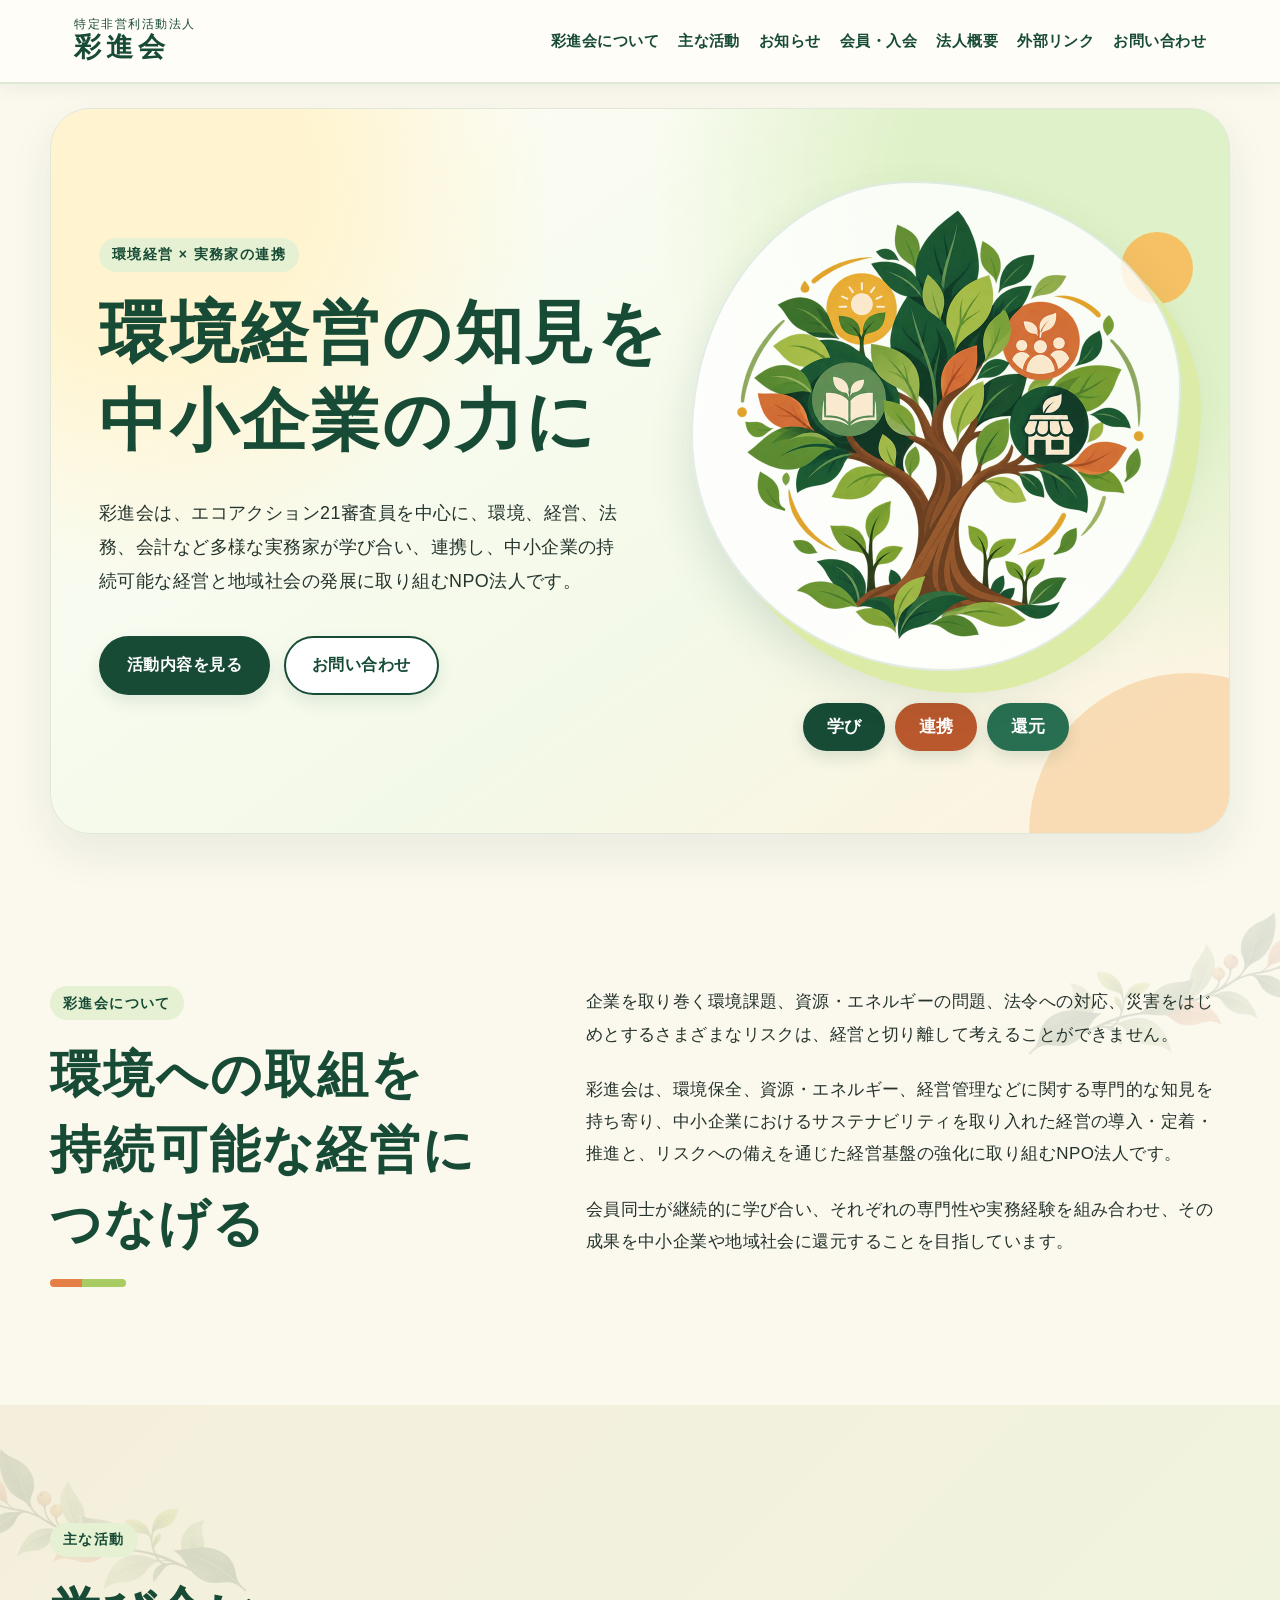
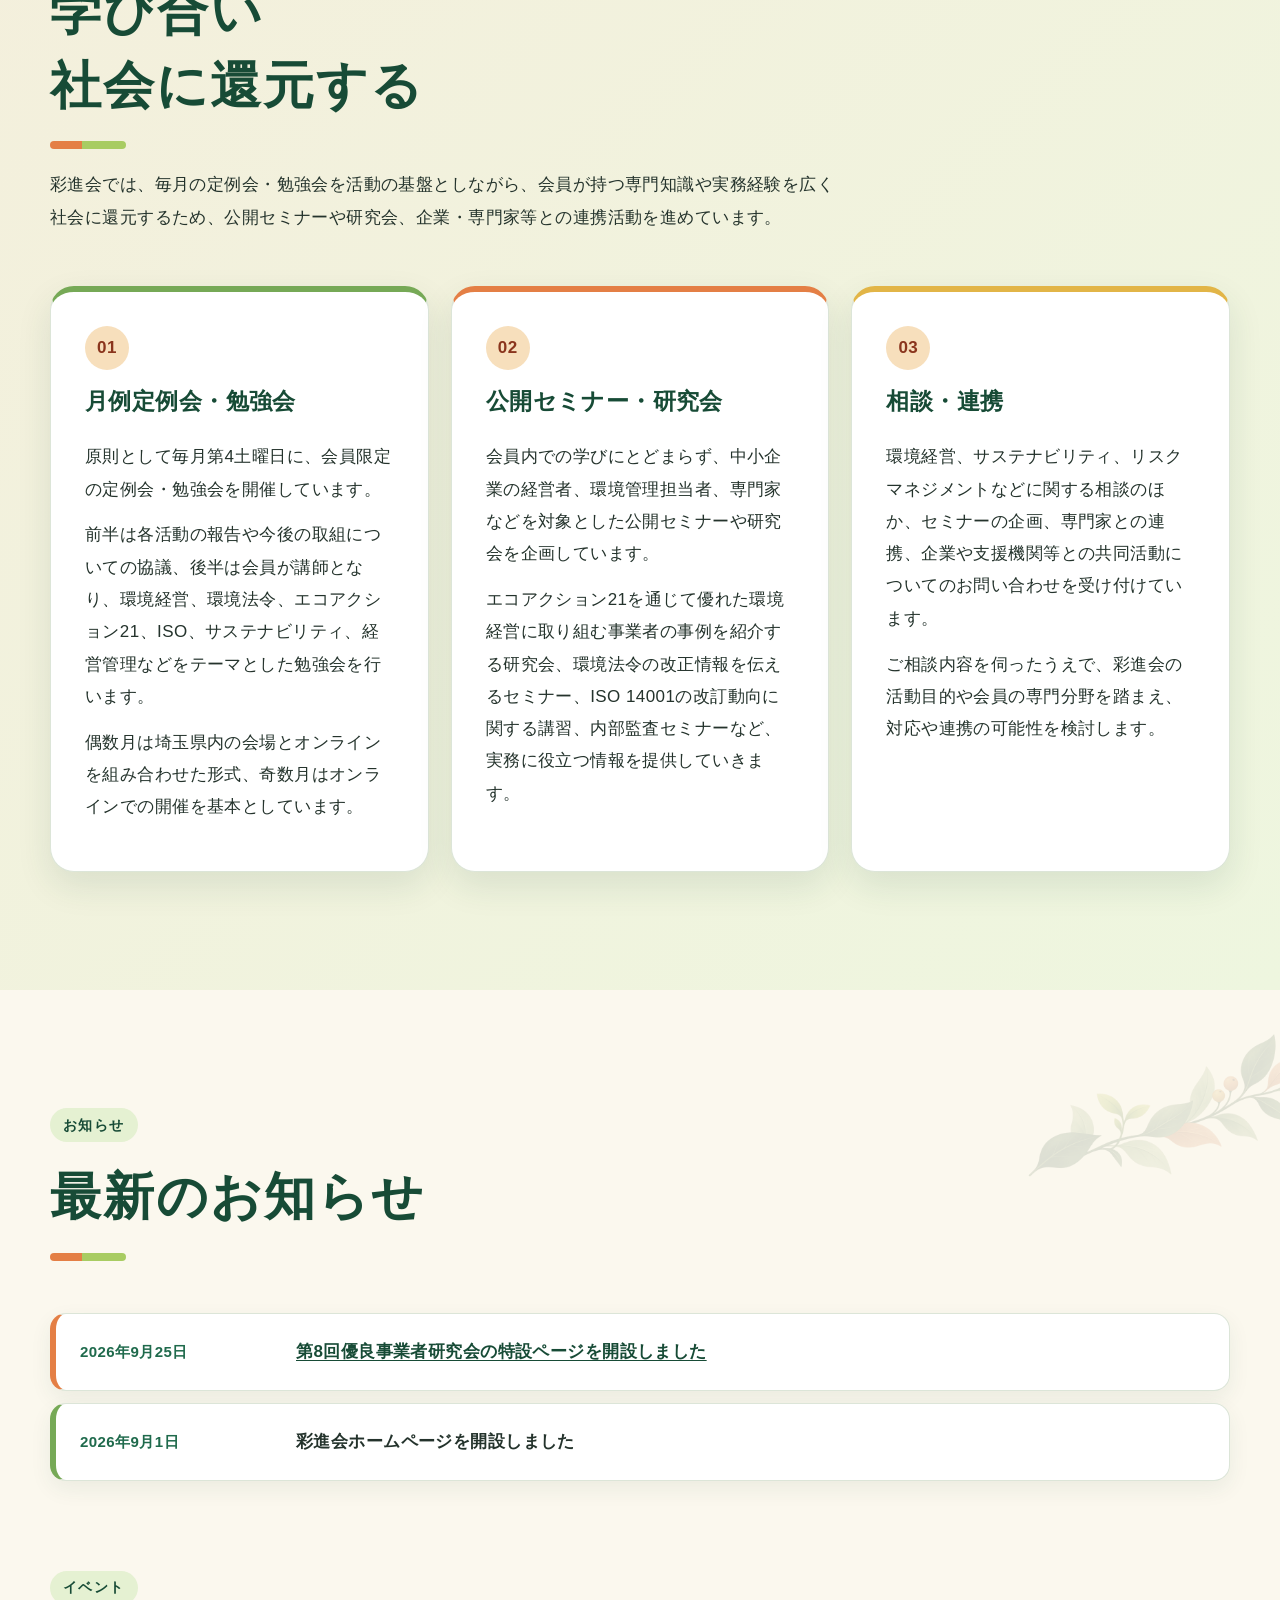
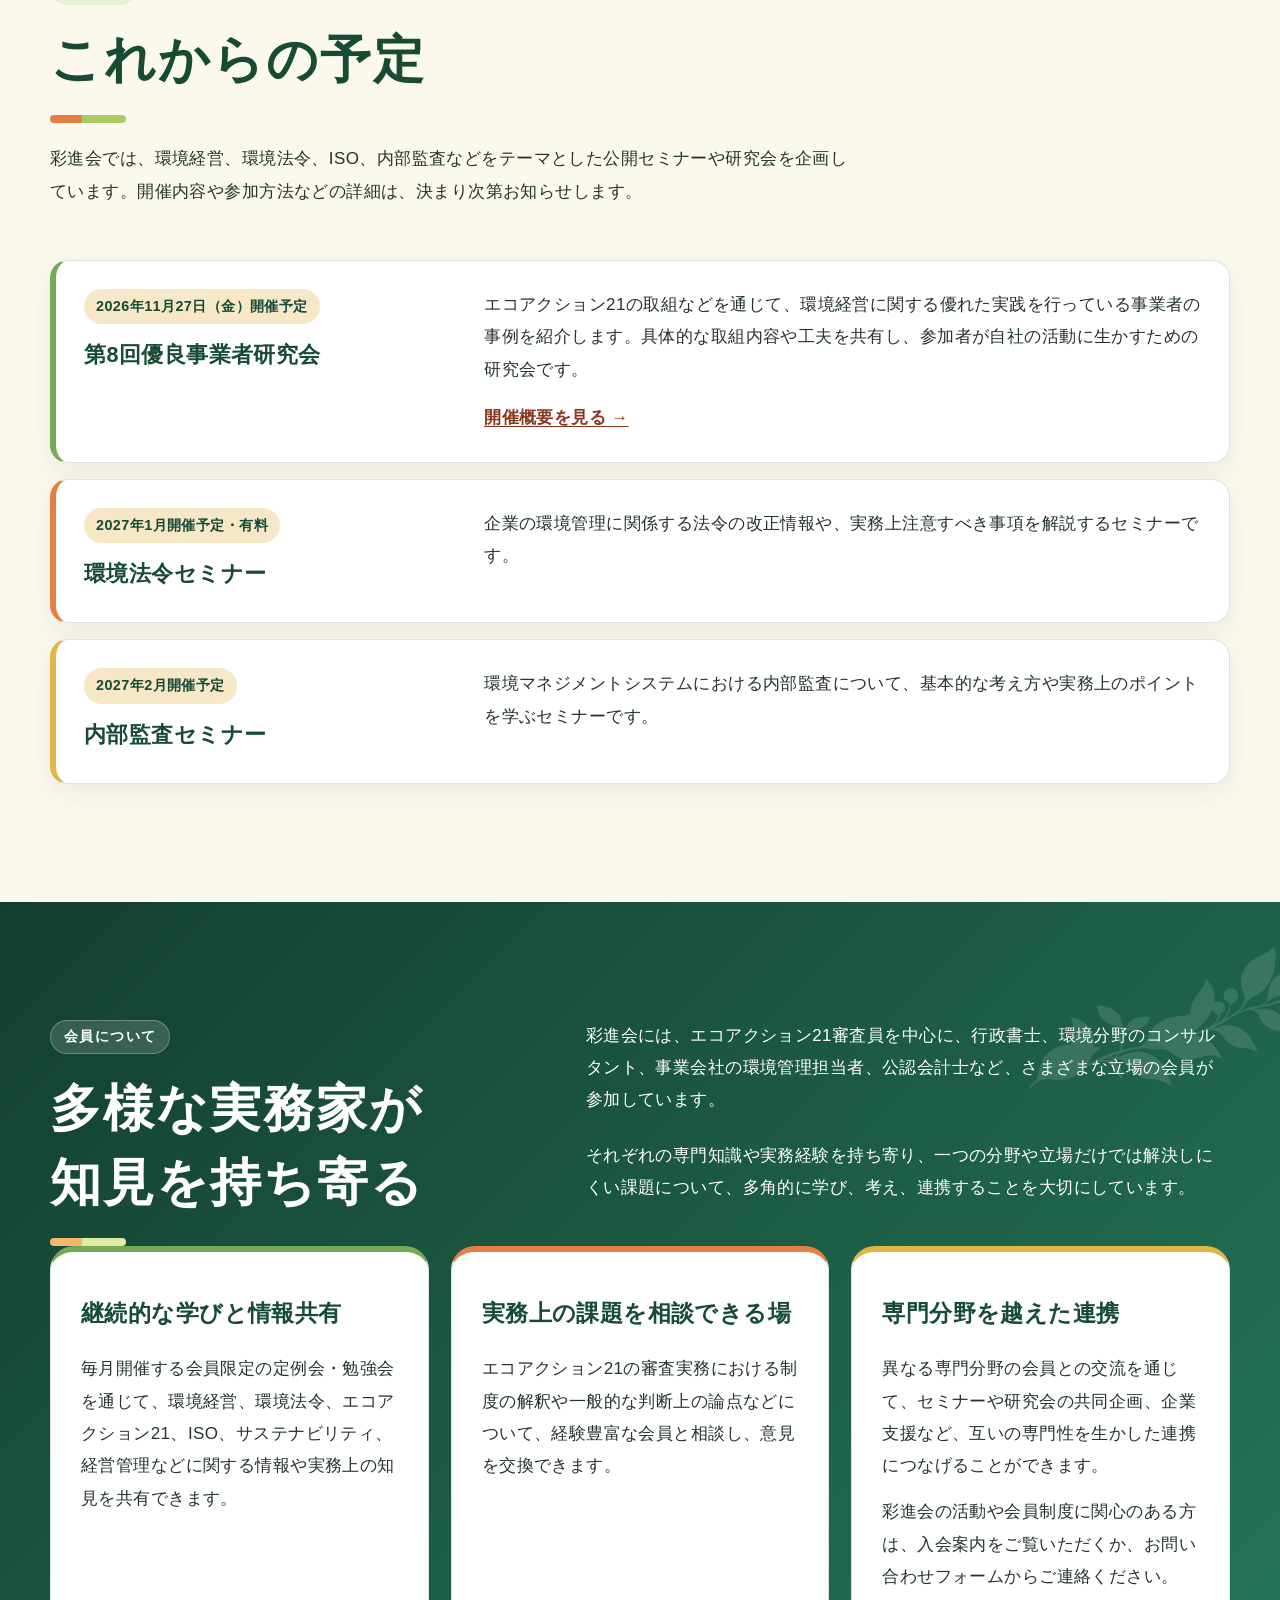
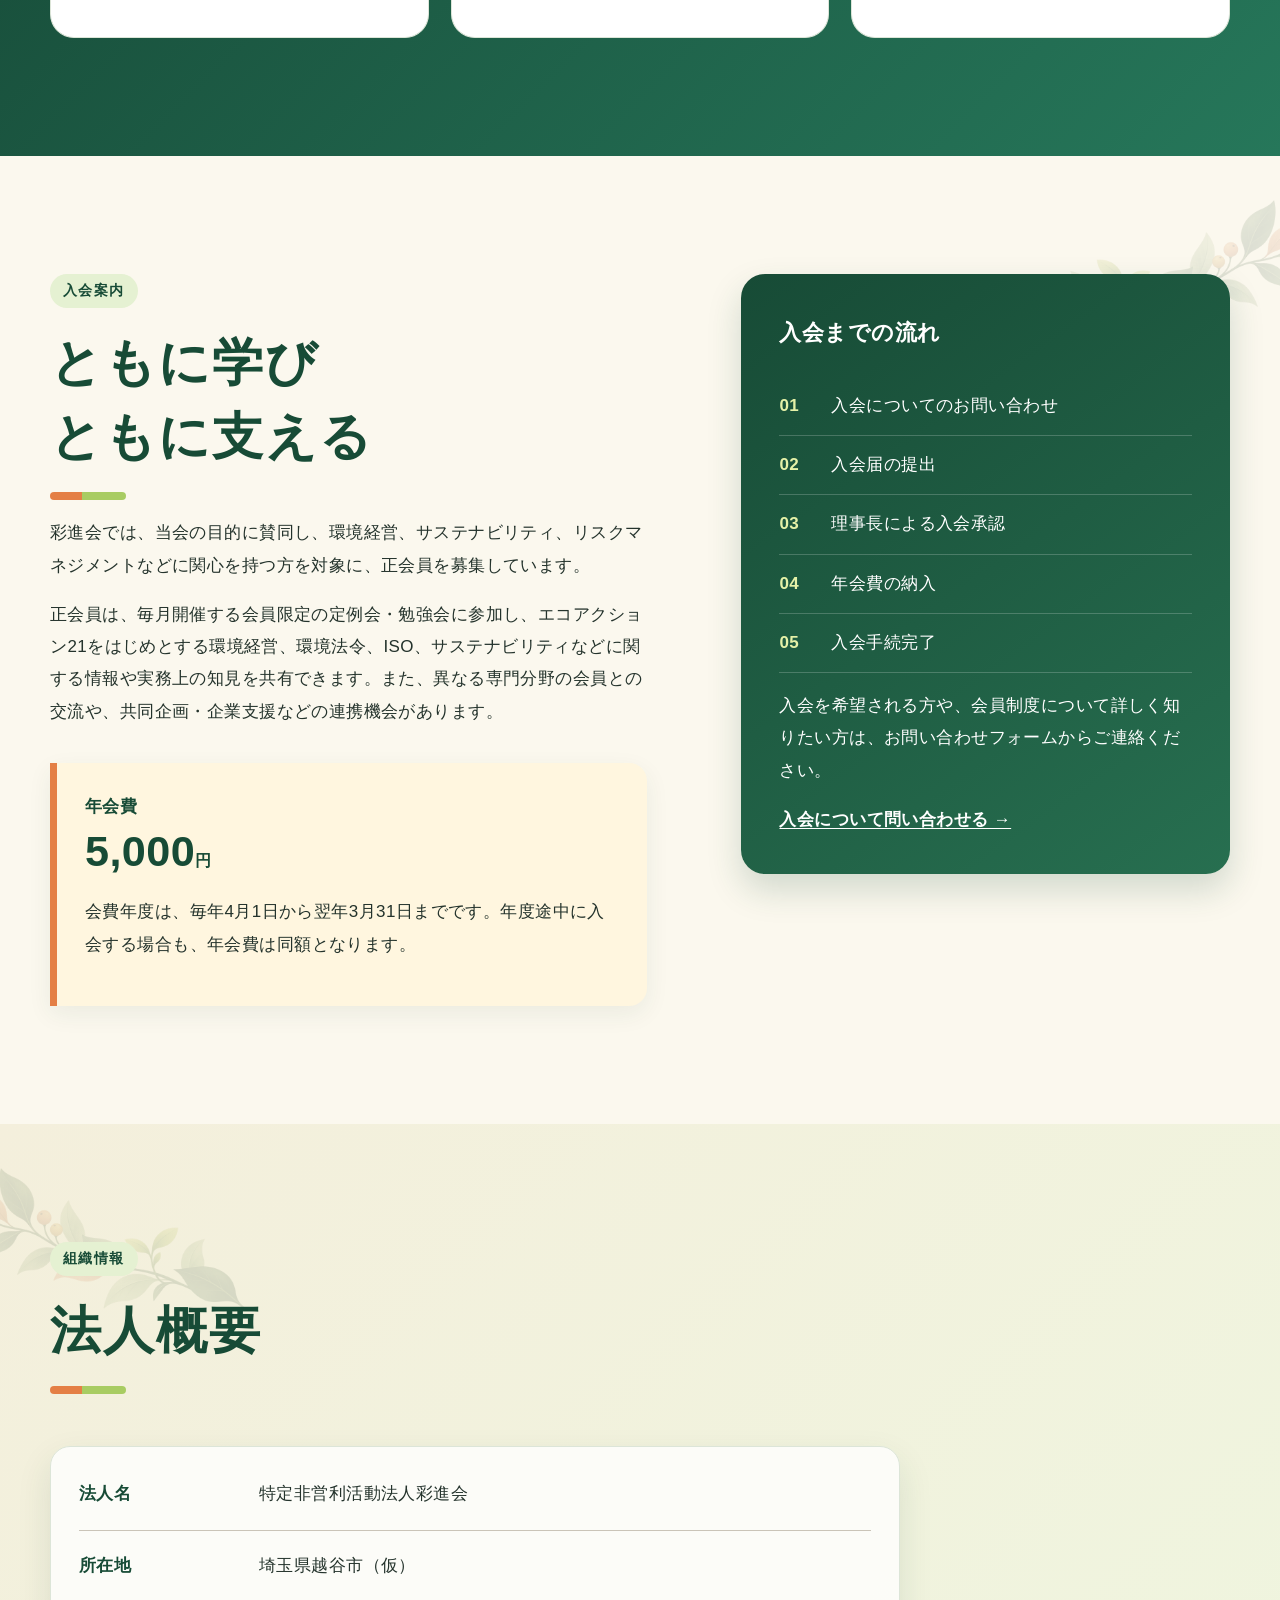
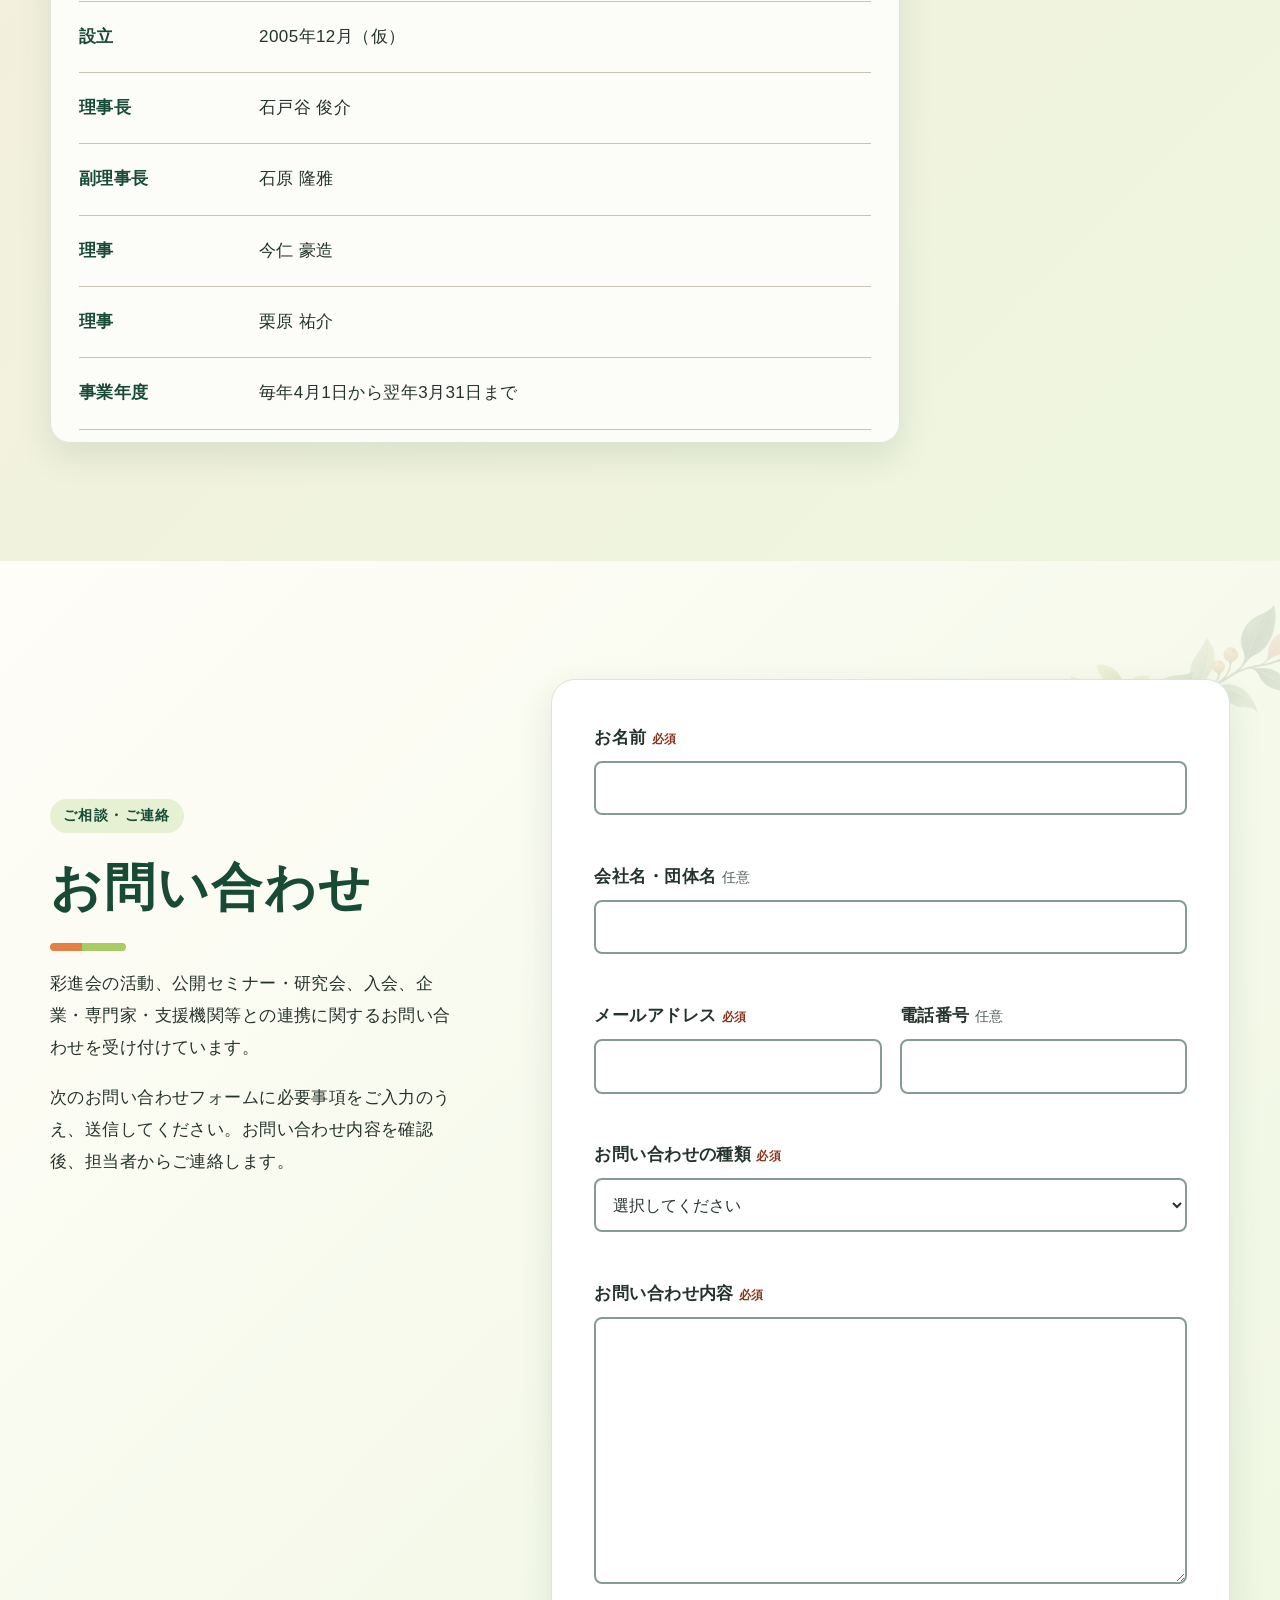
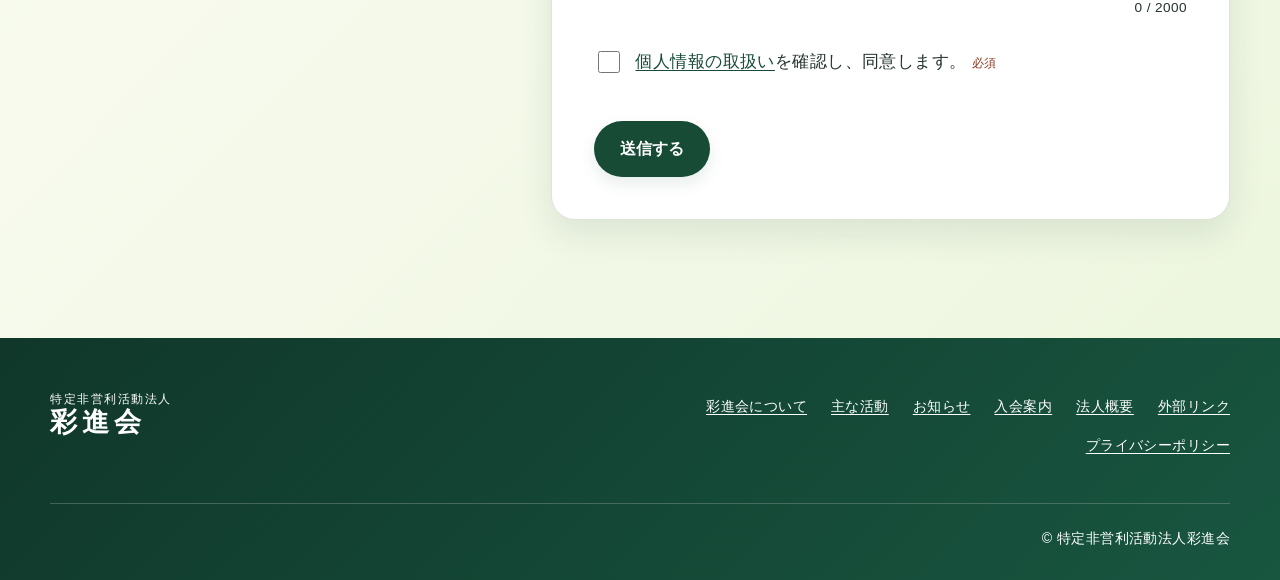
==== commit 047147e1: "Refresh site with accessible nature design" ====
--- a/index.html
+++ b/index.html
@@ -22,7 +22,7 @@
     </ul></nav>
   </div></header>
   <main id="main">
-    <section id="top" class="hero"><div class="hero-inner"><div class="eyebrow">環境経営 × 実務家の連携</div><h1><span class="hero-title-line">環境経営の知見を</span><span class="hero-title-line">中小企業の力に</span></h1><p>彩進会は、エコアクション21審査員を中心に、環境、経営、法務、会計など多様な実務家が学び合い、連携し、中小企業の持続可能な経営と地域社会の発展に取り組むNPO法人です。</p><div class="actions"><a class="button primary" href="#activities">活動内容を見る</a><a class="button secondary" href="#contact">お問い合わせ</a></div></div><div class="hero-shape" aria-hidden="true"><span>学び</span><span>連携</span><span>還元</span></div></section>
+    <section id="top" class="hero"><div class="hero-inner"><div class="eyebrow">環境経営 × 実務家の連携</div><h1><span class="hero-title-line">環境経営の知見を</span><span class="hero-title-line">中小企業の力に</span></h1><p>彩進会は、エコアクション21審査員を中心に、環境、経営、法務、会計など多様な実務家が学び合い、連携し、中小企業の持続可能な経営と地域社会の発展に取り組むNPO法人です。</p><div class="actions"><a class="button primary" href="#activities">活動内容を見る</a><a class="button secondary" href="#contact">お問い合わせ</a></div></div><div class="hero-visual" aria-hidden="true"><div class="hero-illustration-panel"><img src="assets/images/hero-tree.png" alt="" width="900" height="900"></div><div class="hero-keywords"><span>学び</span><span>連携</span><span>還元</span></div></div></section>
     <section id="about" class="section"><div class="section-grid"><div><p class="section-label">彩進会について</p><h2>環境への取組を<br>持続可能な経営につなげる</h2></div><div class="prose"><p>企業を取り巻く環境課題、資源・エネルギーの問題、法令への対応、災害をはじめとするさまざまなリスクは、経営と切り離して考えることができません。</p><p>彩進会は、環境保全、資源・エネルギー、経営管理などに関する専門的な知見を持ち寄り、中小企業におけるサステナビリティを取り入れた経営の導入・定着・推進と、リスクへの備えを通じた経営基盤の強化に取り組むNPO法人です。</p><p>会員同士が継続的に学び合い、それぞれの専門性や実務経験を組み合わせ、その成果を中小企業や地域社会に還元することを目指しています。</p></div></div></section>
     <section id="activities" class="section tint"><div class="section-heading"><p class="section-label">主な活動</p><h2>学び合い<br>社会に還元する</h2><p>彩進会では、毎月の定例会・勉強会を活動の基盤としながら、会員が持つ専門知識や実務経験を広く社会に還元するため、公開セミナーや研究会、企業・専門家等との連携活動を進めています。</p></div><div class="cards three">
       <article class="card"><span class="number">01</span><h3>月例定例会・勉強会</h3><p>原則として毎月第4土曜日に、会員限定の定例会・勉強会を開催しています。</p><p>前半は各活動の報告や今後の取組についての協議、後半は会員が講師となり、環境経営、環境法令、エコアクション21、ISO、サステナビリティ、経営管理などをテーマとした勉強会を行います。</p><p>偶数月は埼玉県内の会場とオンラインを組み合わせた形式、奇数月はオンラインでの開催を基本としています。</p></article>
--- a/assets/css/style.css
+++ b/assets/css/style.css
@@ -13,3 +13,25 @@
 .visually-hidden{position:absolute!important;width:1px!important;height:1px!important;padding:0!important;margin:-1px!important;overflow:hidden!important;clip:rect(0,0,0,0)!important;white-space:nowrap!important;border:0!important}
 .event-detail-link{display:inline-block;margin-top:16px;color:var(--orange-text);font-weight:800}.event-page{max-width:var(--max);margin:auto;padding:90px 24px 120px}.event-page>header{max-width:980px;margin-bottom:52px}.event-status{display:inline-block;margin:0 0 18px;padding:5px 13px;background:var(--beige);border-radius:999px;color:var(--green);font-size:.82rem;font-weight:800}.event-page h1{margin:0;color:var(--green);font-family:YuMincho,"Yu Mincho",serif;font-size:clamp(2.5rem,5vw,4.7rem);line-height:1.35;letter-spacing:.04em}.event-lead{max-width:820px;margin:25px 0 0;font-size:1.08rem}.event-facts{display:grid;grid-template-columns:repeat(2,minmax(0,1fr));gap:18px;margin:0;padding:30px;background:var(--paper);border:1px solid rgba(24,79,59,.13);border-radius:var(--radius);box-shadow:var(--shadow)}.event-facts div{padding:18px 20px;background:var(--ivory);border-radius:10px}.event-facts dt{margin-bottom:4px;color:var(--green-2);font-size:.8rem;font-weight:800;letter-spacing:.1em}.event-facts dd{margin:0;color:var(--green);font-size:1.12rem;font-weight:800}.event-section{margin-top:72px}.event-section h2{margin:0 0 30px;padding-bottom:12px;border-bottom:1px solid var(--line);color:var(--green);font-family:YuMincho,"Yu Mincho",serif;font-size:clamp(1.7rem,3vw,2.35rem)}.event-schedule{counter-reset:schedule;margin:0;padding:0;list-style:none}.event-schedule li{counter-increment:schedule;display:grid;grid-template-columns:52px 140px 1fr;gap:18px;padding:25px 10px;border-bottom:1px solid var(--line)}.event-schedule li:before{content:counter(schedule,decimal-leading-zero);color:var(--orange-text);font-weight:800}.schedule-time{color:var(--green);font-weight:800;white-space:nowrap}.schedule-content strong{display:block;color:var(--green);font-size:1.08rem}.schedule-content p{margin:7px 0 0}.event-notice{margin-top:30px;padding:25px 28px;border-left:5px solid var(--orange);background:var(--paper)}.event-notice h2{margin:0 0 10px;padding:0;border:0;font-size:1.45rem}.event-notice p{margin:.45em 0}.event-actions{margin-top:42px}@media(max-width:700px){.event-page{padding:60px 20px 90px}.event-facts{grid-template-columns:1fr;padding:20px}.event-schedule li{grid-template-columns:42px 1fr;gap:10px}.schedule-time{grid-column:2}.schedule-content{grid-column:2}.event-notice{padding:22px 20px}}
 .news-list{margin:0 0 90px;border-top:1px solid var(--line)}.news-list article{display:grid;grid-template-columns:180px 1fr;gap:36px;padding:22px 10px;border-bottom:1px solid var(--line);align-items:baseline}.news-list time{color:var(--green-2);font-size:.88rem;font-weight:800}.news-list p{margin:0;font-weight:700}.events-heading{margin-bottom:52px}@media(max-width:600px){.news-list{margin-bottom:70px}.news-list article{grid-template-columns:1fr;gap:5px;padding:20px 0}}
+
+/* 明るさと読みやすさを高めた自然モチーフのデザイン */
+:root{--ivory:#fbf8ee;--paper:#fff;--green:#174b36;--green-2:#1f6a4c;--lime:#dceca6;--beige:#f5ddad;--orange:#e47f45;--orange-text:#8a351d;--ink:#24332c;--muted:#536159;--line:#d1d8cf;--radius:24px;--shadow:0 14px 35px rgba(23,75,54,.11)}
+body{background:var(--ivory);color:var(--ink);font-size:17px;line-height:1.9}
+.site-header{background:rgba(255,253,247,.96);border-bottom:2px solid #dfe8d6;box-shadow:0 4px 18px rgba(23,75,54,.06)}
+.wordmark small{font-size:.76rem}.global-nav a,.back-link{font-size:.94rem}.global-nav a:hover,.back-link:hover{color:var(--orange-text)}
+.eyebrow,.section-label{display:inline-flex;align-items:center;min-height:34px;margin-bottom:18px;padding:5px 13px;border-radius:999px;background:#e5f1d2;color:var(--green);font-size:.87rem;line-height:1.4;letter-spacing:.1em}
+.hero{position:relative;isolation:isolate;min-height:700px;grid-template-columns:minmax(0,1fr) minmax(340px,490px);gap:58px;margin-top:24px;margin-bottom:34px;padding:72px 48px 82px;overflow:hidden;border:1px solid #e1e8d8;border-radius:40px;background:radial-gradient(circle at 8% 10%,#fff4cf 0 13%,transparent 32%),radial-gradient(circle at 92% 12%,#dff1c8 0 18%,transparent 38%),linear-gradient(145deg,#fffef9 0%,#f3f9e8 62%,#fff2df 100%);box-shadow:0 18px 45px rgba(23,75,54,.08)}
+.hero:before{content:"";position:absolute;z-index:-1;width:320px;height:320px;right:-120px;bottom:-160px;border-radius:50%;background:#f7cf9d;opacity:.65}.hero-inner{position:relative;z-index:1}.hero h1{color:var(--green);text-wrap:balance}.hero p{font-size:1.12rem;font-weight:500}.hero-visual{position:relative;align-self:center}.hero-illustration-panel{position:relative;padding:18px;border:2px solid rgba(31,106,76,.12);border-radius:45% 55% 48% 52%/52% 42% 58% 48%;background:rgba(255,255,255,.82);box-shadow:20px 22px 0 #dceca6,0 22px 45px rgba(23,75,54,.14)}.hero-illustration-panel:after{content:"";position:absolute;width:72px;height:72px;right:-14px;top:10%;border-radius:50%;background:#f6c164;z-index:-1}.hero-illustration-panel img{display:block;width:100%;height:auto}.hero-keywords{display:flex;justify-content:center;gap:10px;flex-wrap:wrap;margin-top:32px}.hero-keywords span{min-width:82px;padding:8px 16px;border-radius:999px;background:var(--green);color:#fff;text-align:center;font-weight:800;box-shadow:0 6px 16px rgba(23,75,54,.14)}.hero-keywords span:nth-child(2){background:#b9582d}.hero-keywords span:nth-child(3){background:#276f50}
+.button{min-height:56px;font-size:1rem;box-shadow:0 7px 16px rgba(23,75,54,.1)}.button.primary{background:var(--green)}.button.primary:hover{background:#0f3d2d}.button.secondary{background:#fff}.button.secondary:hover{background:#f3f8e9}
+.section,.resource-page,.event-page,.policy{position:relative;isolation:isolate;overflow:hidden}.section>* ,.resource-page>* ,.event-page>* ,.policy>*{position:relative;z-index:1}.section:after,.resource-page:after,.event-page:after,.policy:after{content:"";position:absolute;z-index:0;top:34px;right:-55px;width:310px;height:155px;background:url("../images/leaf-sprig.png") center/contain no-repeat;opacity:.13;pointer-events:none}.section.tint:after,.resource-page:after{right:auto;left:-60px;transform:scaleX(-1)}.section.dark:after{filter:brightness(0) invert(1);opacity:.12}
+.section{padding-top:118px;padding-bottom:118px}.section.tint{background:linear-gradient(135deg,#f4efdc 0%,#eef6df 100%)}.section.dark{background:linear-gradient(135deg,#133f2f 0%,#26775a 100%)}.dark h2,.dark .section-label{color:#fff}.dark .section-label{background:rgba(255,255,255,.15);border:1px solid rgba(255,255,255,.26)}
+.section h2,.policy h1,.resource-page h1,.event-page h1{color:var(--green)}.section h2:after,.policy h1:after,.resource-page h1:after,.event-page h1:after{content:"";display:block;width:76px;height:8px;margin-top:18px;border-radius:999px;background:linear-gradient(90deg,#e47f45 0 42%,#a8cc62 42% 100%)}.dark h2:after{background:linear-gradient(90deg,#f6b66d 0 42%,#dceca6 42% 100%)}
+.section.dark h2{color:#fff}
+.card,.external-link-card{border:1px solid #dce5d8;border-top:6px solid #76a956;background:#fff;box-shadow:var(--shadow)}.cards.three .card:nth-child(2),.external-link-card:nth-child(2){border-top-color:#e47f45}.cards.three .card:nth-child(3){border-top-color:#e2b547}.card h3{font-size:1.42rem}.number{display:inline-flex;min-width:44px;min-height:44px;align-items:center;justify-content:center;border-radius:50%;background:#f7dfbc;color:var(--orange-text)}
+.news-list{display:grid;gap:12px;border:0}.news-list article{padding:22px 24px;border:1px solid #dce5d8;border-left:6px solid #76a956;border-radius:16px;background:#fff;box-shadow:0 8px 22px rgba(23,75,54,.07)}.news-list article:first-child{border-left-color:#e47f45}.news-list time{font-size:.94rem}.event-list{display:grid;gap:16px;border:0}.event-list article{padding:28px;border:1px solid #dce5d8;border-left:6px solid #76a956;border-radius:18px;background:#fff;box-shadow:0 9px 24px rgba(23,75,54,.07)}.event-list article:nth-child(2){border-left-color:#e47f45}.event-list article:nth-child(3){border-left-color:#e2b547}.event-list time{background:#f6e8c7;font-size:.9rem}
+.fee{border-left:7px solid var(--orange);border-radius:0 18px 18px 0;background:#fff6df;box-shadow:0 8px 24px rgba(23,75,54,.07)}.flow{background:linear-gradient(145deg,#174b36,#276f50);box-shadow:0 16px 34px rgba(23,75,54,.18)}.flow li:before{color:#e5f1a8}.profile-list{padding:12px 28px;border:1px solid #dce5d8;border-radius:20px;background:rgba(255,255,255,.8);box-shadow:var(--shadow)}
+.contact{background:linear-gradient(135deg,#fffdf8 0%,#edf6df 100%)}.contact form{border:1px solid #dce5d8;background:#fff;box-shadow:var(--shadow)}input,select,textarea{min-height:54px;border:2px solid #879b90;background:#fff;font-size:1rem}input:focus,select:focus,textarea:focus{border-color:var(--green);box-shadow:0 0 0 4px rgba(31,106,76,.12)}
+footer{background:linear-gradient(135deg,#10372a,#185640)}
+.policy>header,.resource-page>header,.event-page>header{padding:36px;border:1px solid #dce5d8;border-radius:24px;background:linear-gradient(135deg,rgba(255,255,255,.92),rgba(239,247,222,.92));box-shadow:var(--shadow)}.policy section{padding:30px 34px;border:1px solid #e0e7dc;border-radius:18px;background:#fff;box-shadow:0 8px 22px rgba(23,75,54,.06)}.resource-section{border-top:0}.event-facts{border:1px solid #dce5d8;border-top:7px solid #76a956}.event-facts div{background:#f5f8ed}.event-facts div:nth-child(2),.event-facts div:nth-child(3){background:#fff5df}.event-status{background:#f6dcae;color:var(--green)}.event-schedule li{margin-bottom:10px;border:1px solid #dce5d8;border-radius:14px;background:#fff}.event-notice{border-left:7px solid var(--orange);border-radius:0 18px 18px 0;background:#fff6df}
+@media(max-width:900px){body{font-size:16px}.hero{grid-template-columns:1fr;gap:44px;margin:16px 18px 28px;padding:60px 42px 72px}.hero-visual{width:min(72vw,460px);margin:auto}.section{padding-top:92px;padding-bottom:92px}.section:after,.resource-page:after,.event-page:after,.policy:after{width:230px;height:115px;opacity:.1}.policy>header,.resource-page>header,.event-page>header{padding:30px}}
+@media(max-width:600px){.hero{margin:0;border-radius:0 0 30px 30px;padding:48px 20px 64px}.hero p{font-size:1.02rem}.hero-visual{width:min(84vw,390px)}.hero-illustration-panel{padding:10px;box-shadow:12px 14px 0 #dceca6,0 18px 32px rgba(23,75,54,.13)}.hero-keywords{margin-top:25px}.hero-keywords span{min-width:74px;padding:7px 13px}.section{padding-top:82px;padding-bottom:82px}.section:after,.resource-page:after,.event-page:after,.policy:after{right:-65px;left:auto;width:190px;height:95px;opacity:.08}.section.tint:after{right:auto;left:-65px}.news-list article{padding:20px}.event-list article{padding:22px 20px}.profile-list{padding:8px 20px}.policy>header,.resource-page>header,.event-page>header{padding:24px 20px}.policy section{padding:24px 20px}}
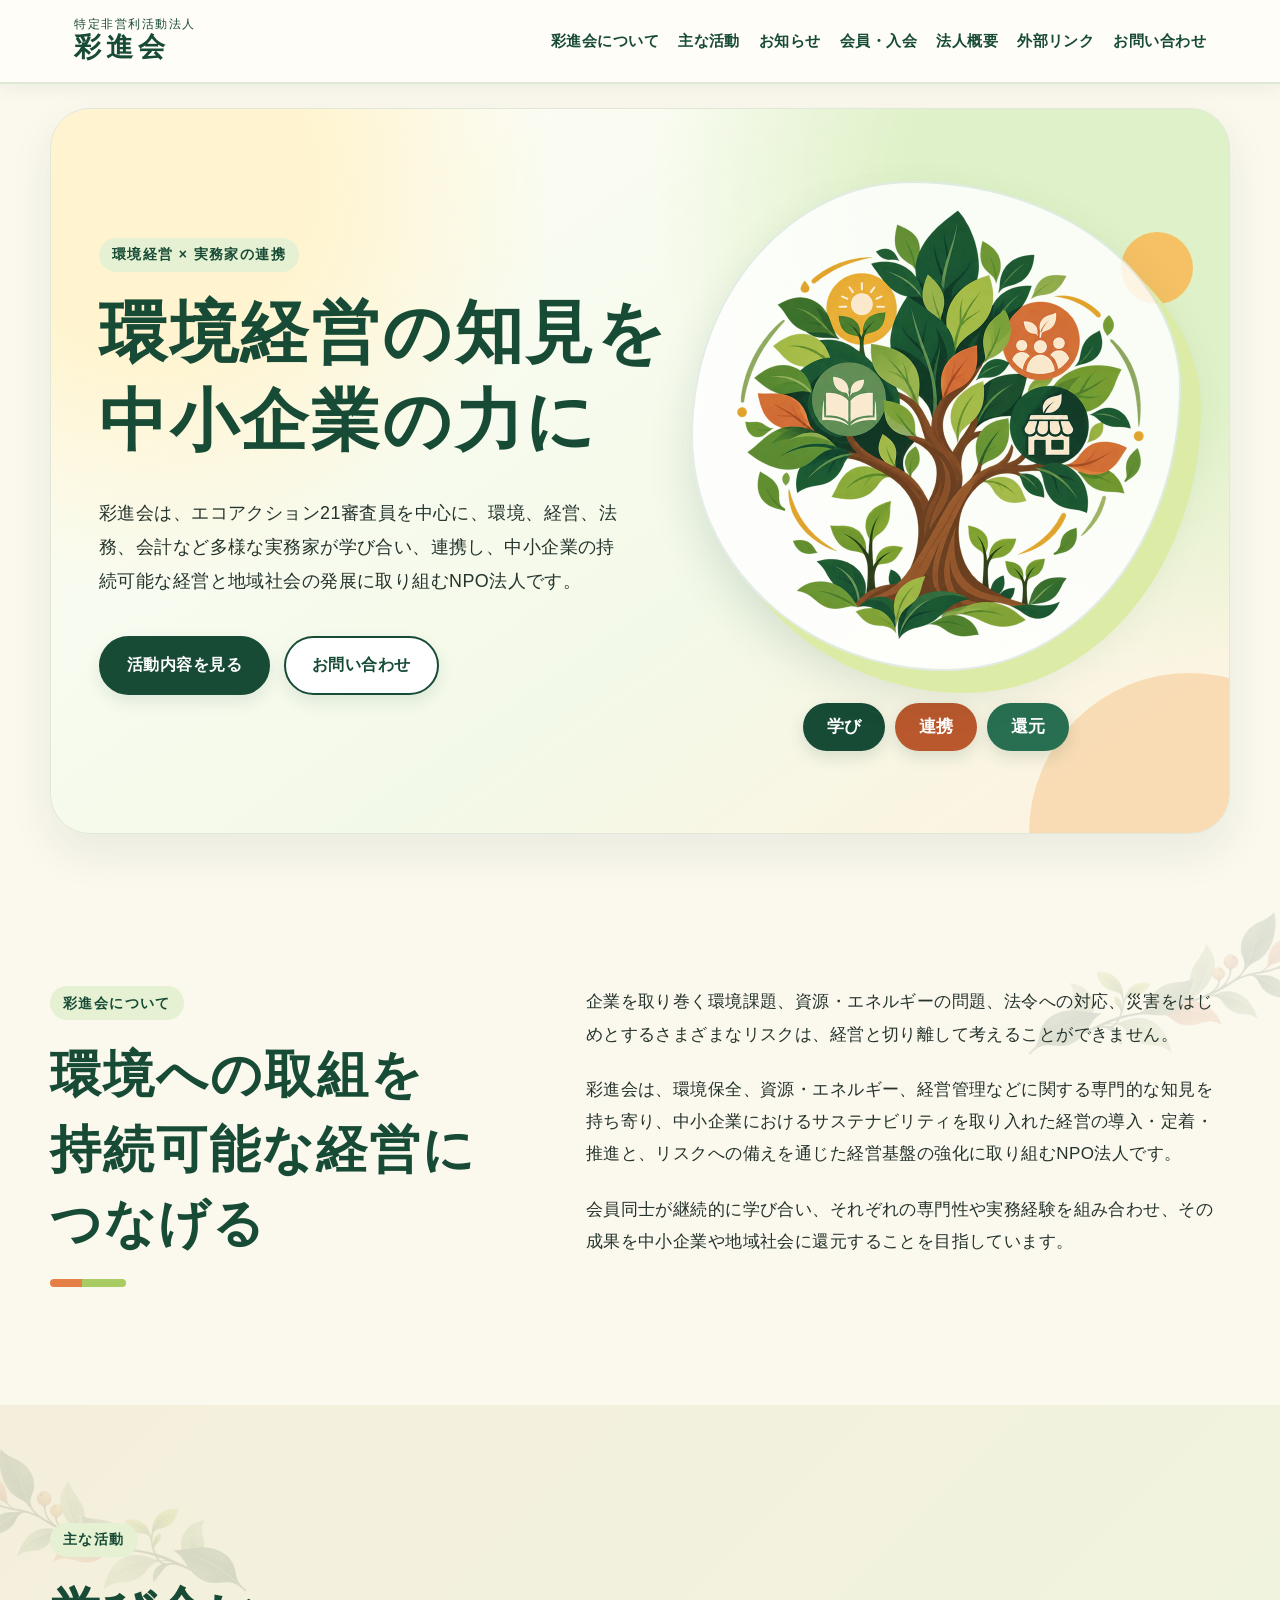
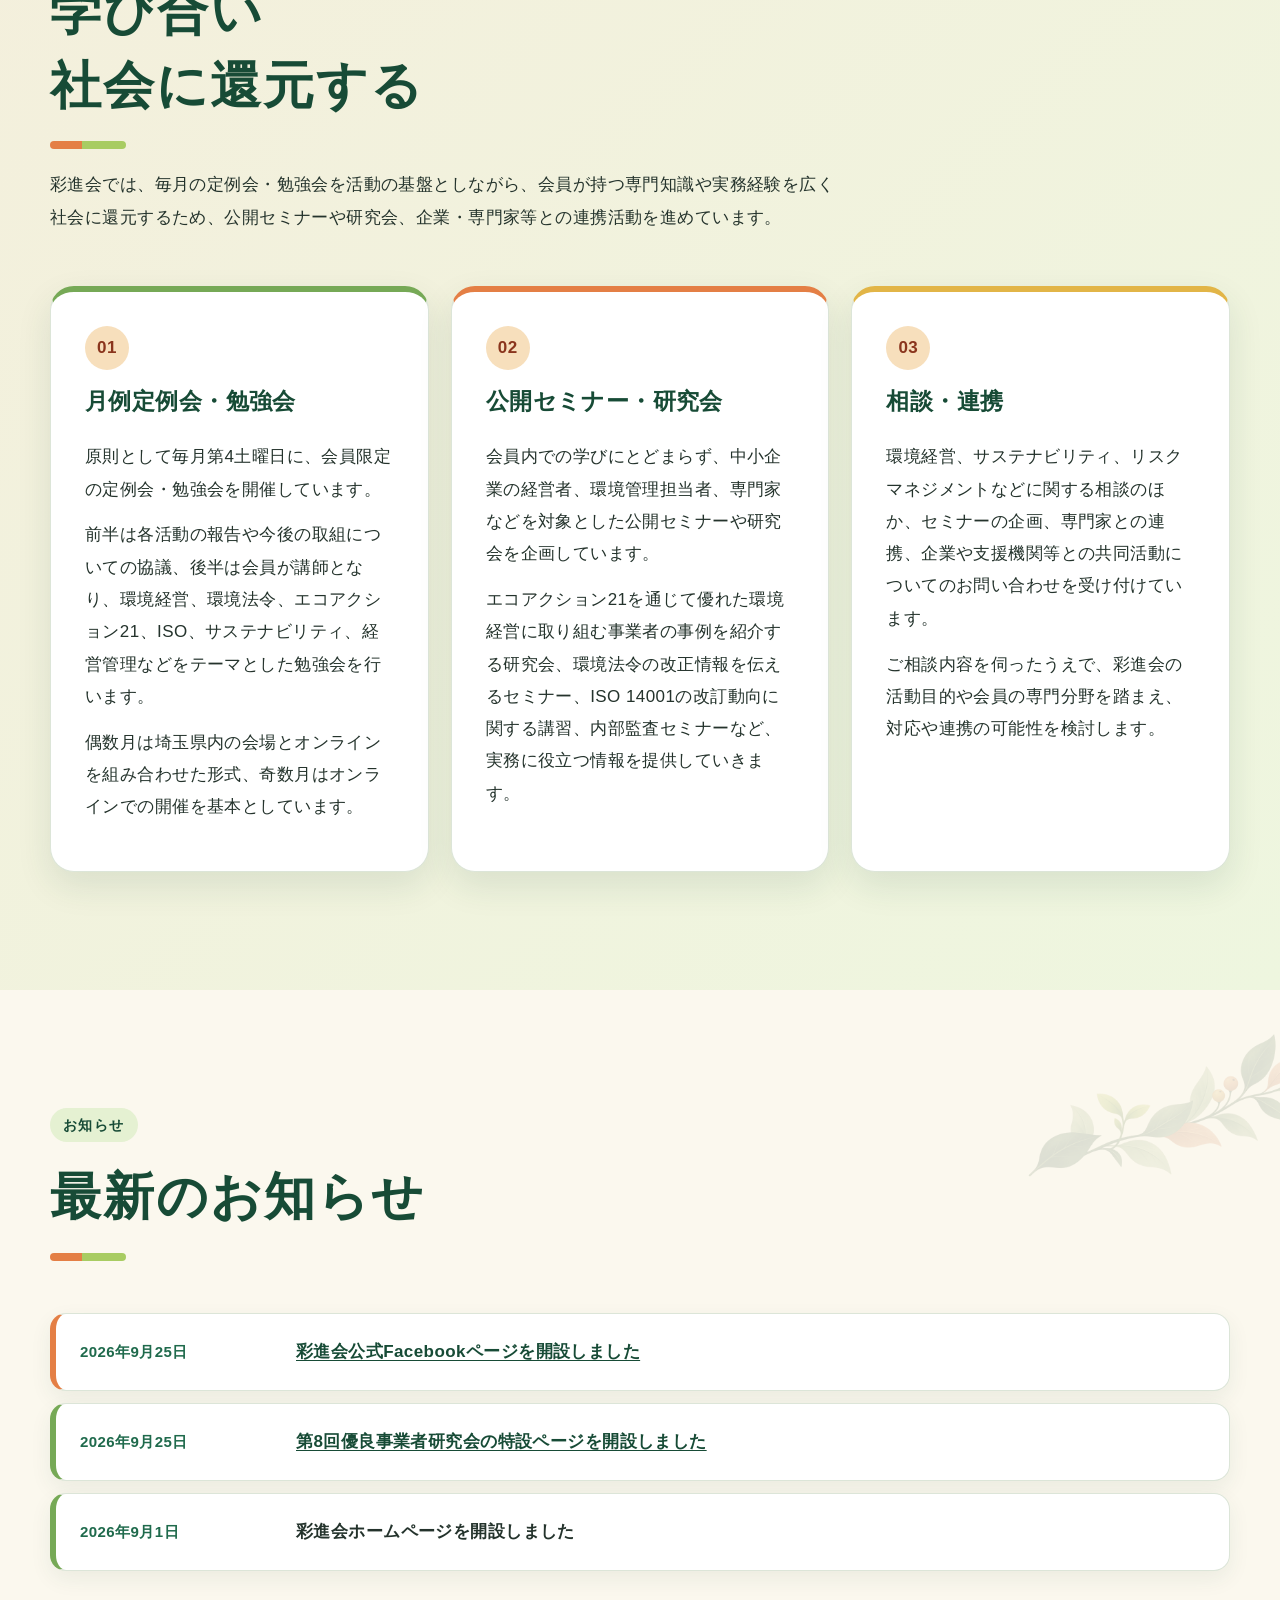
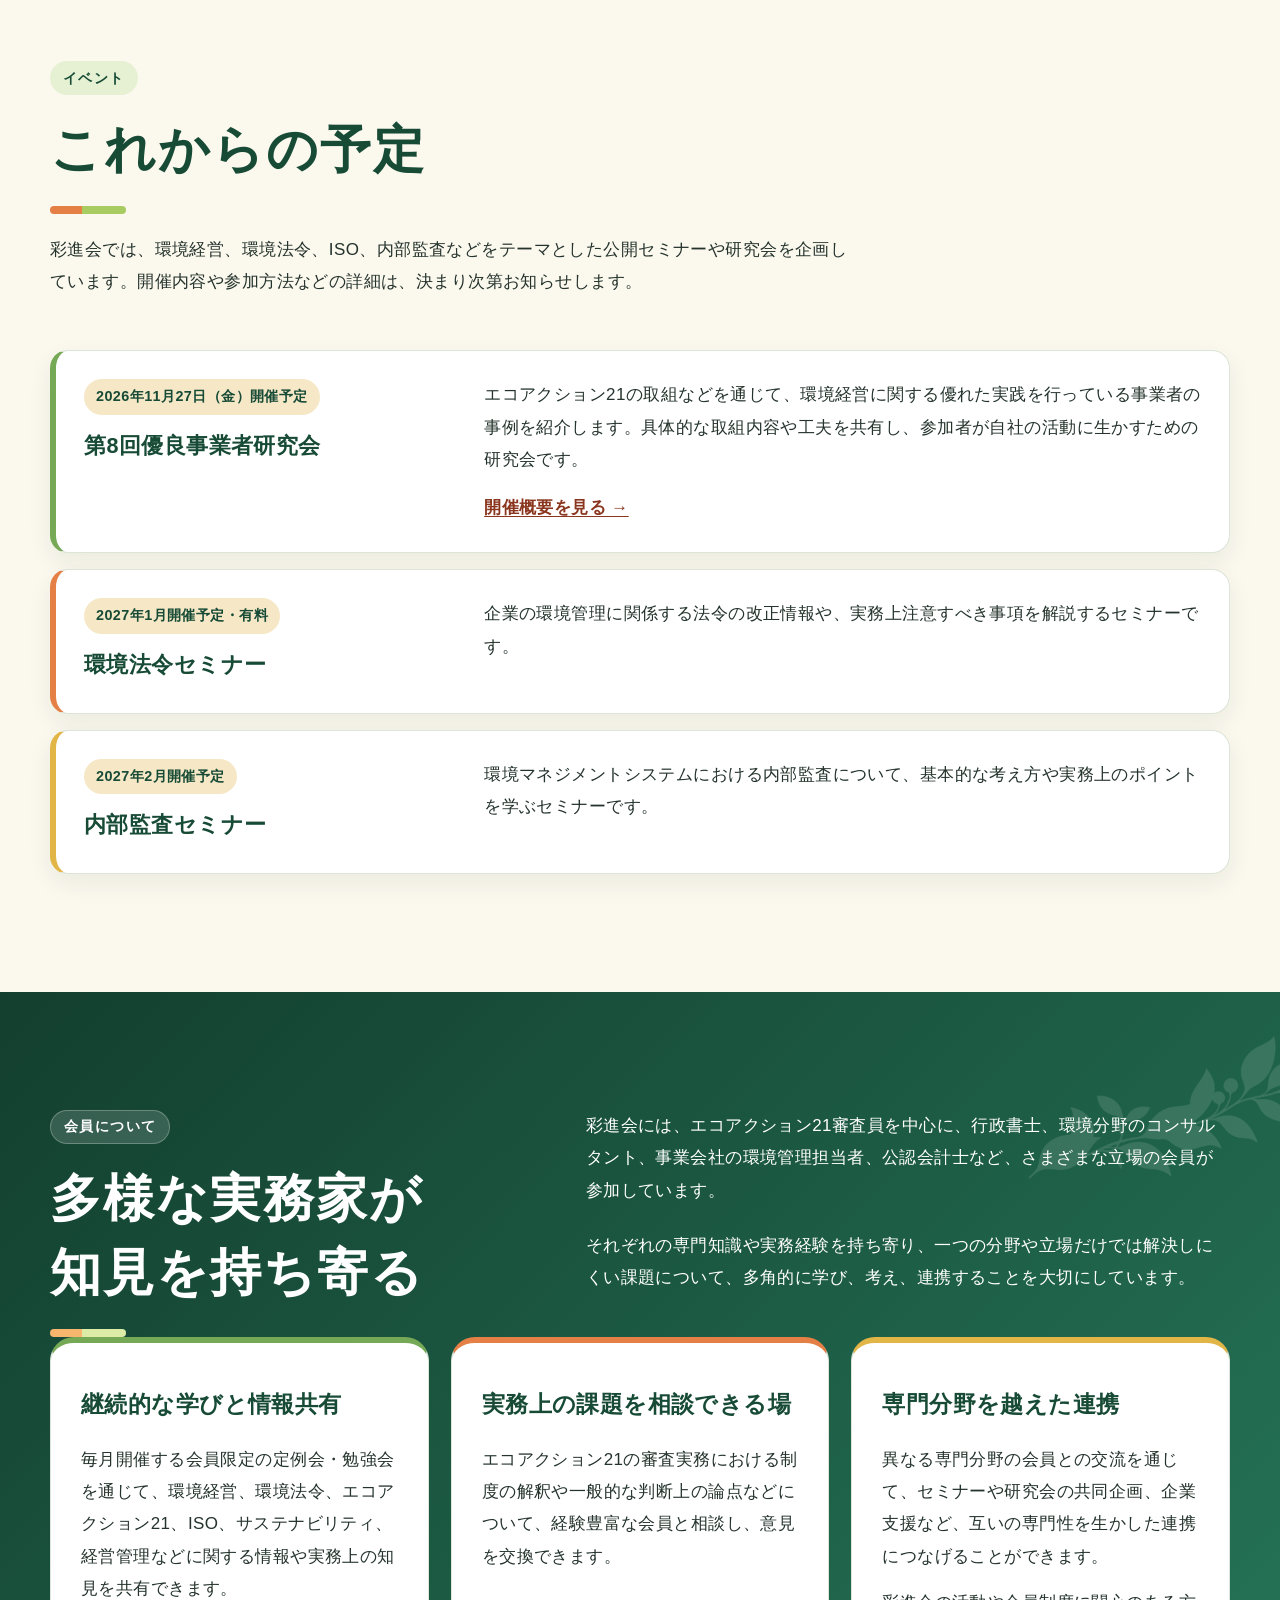
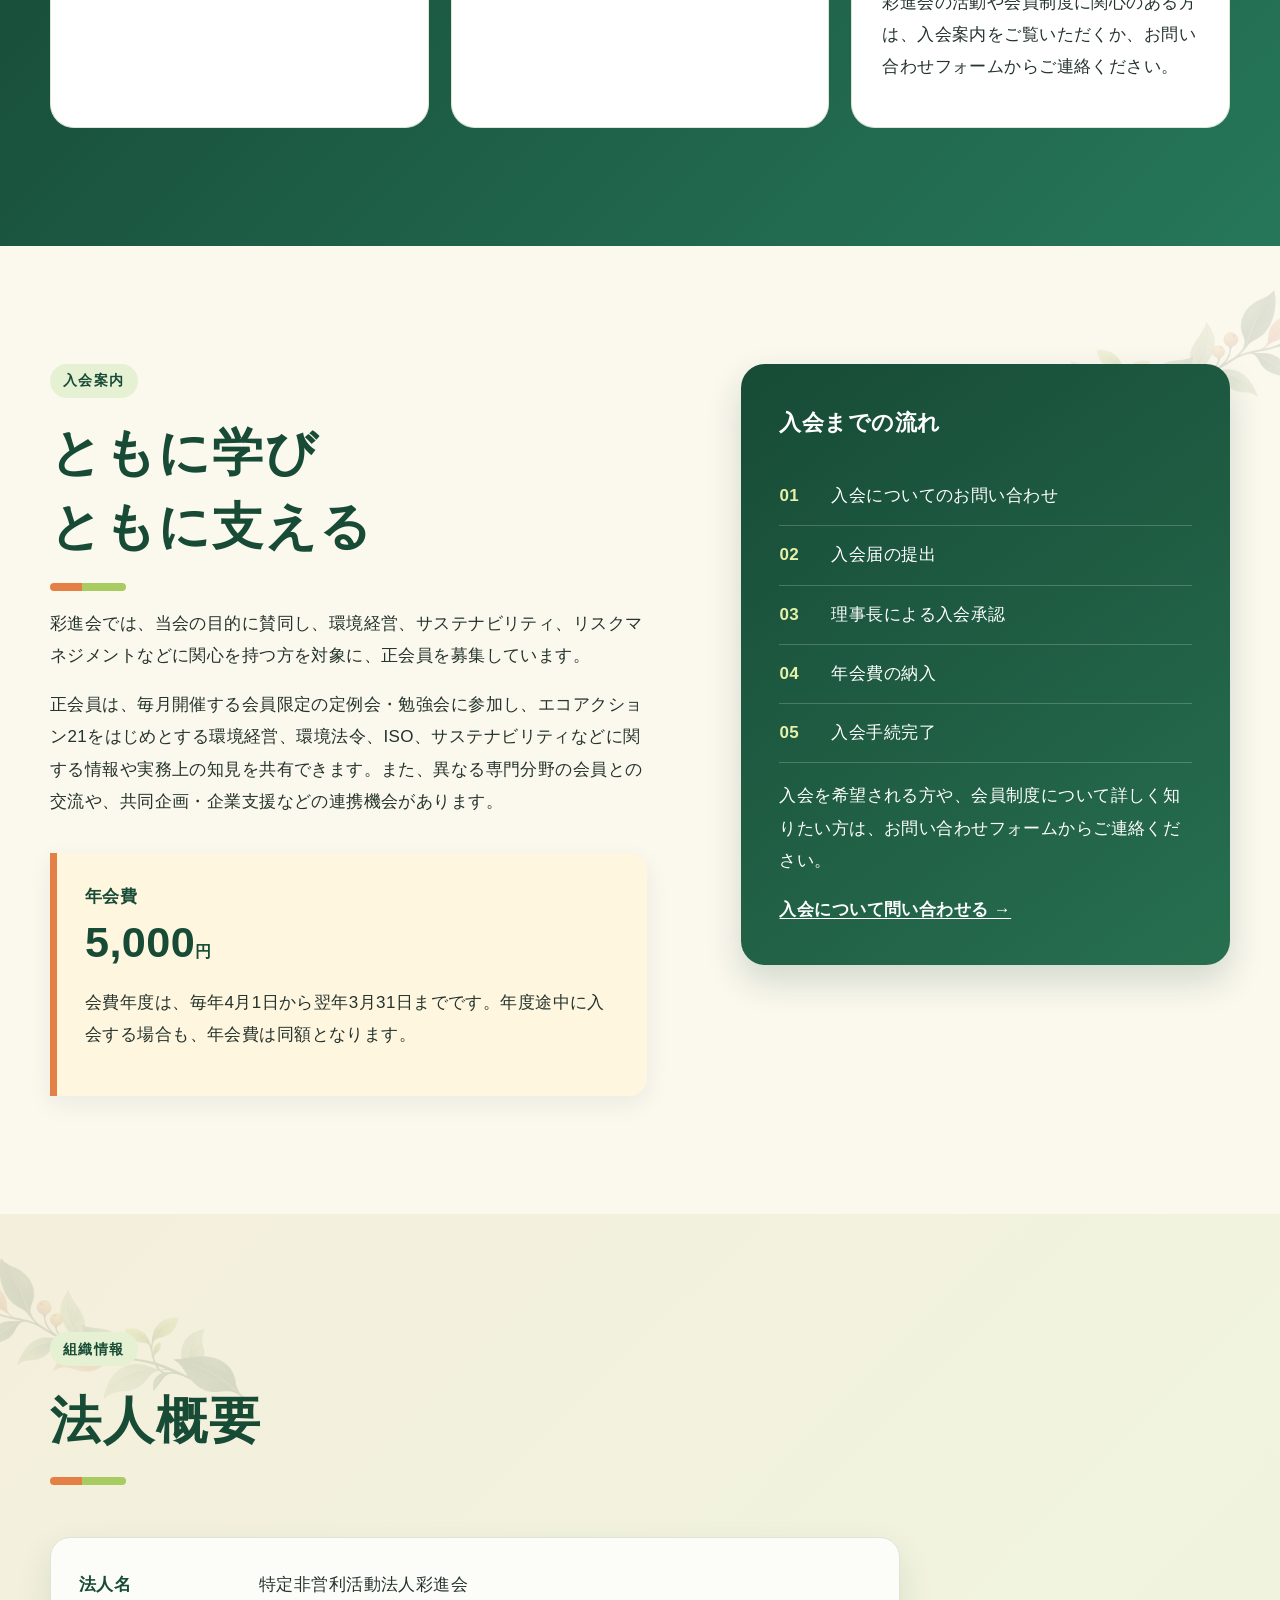
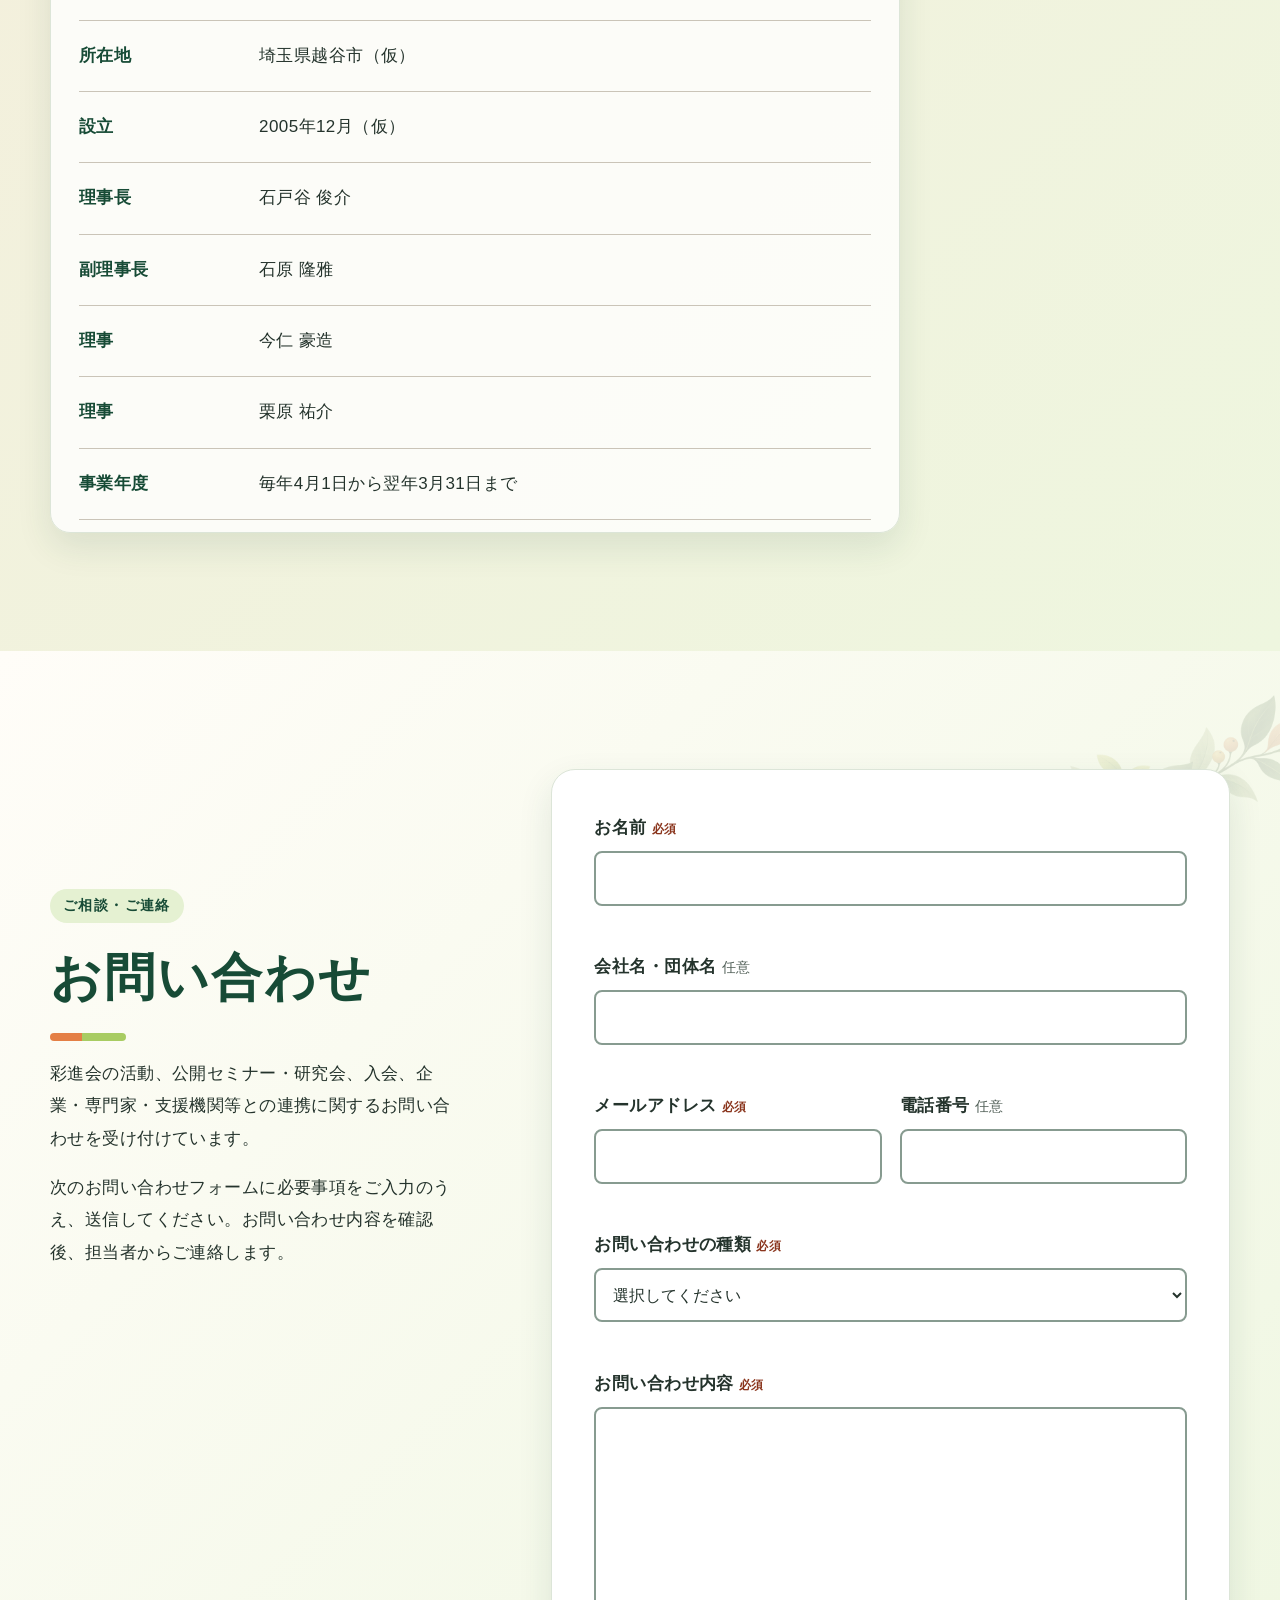
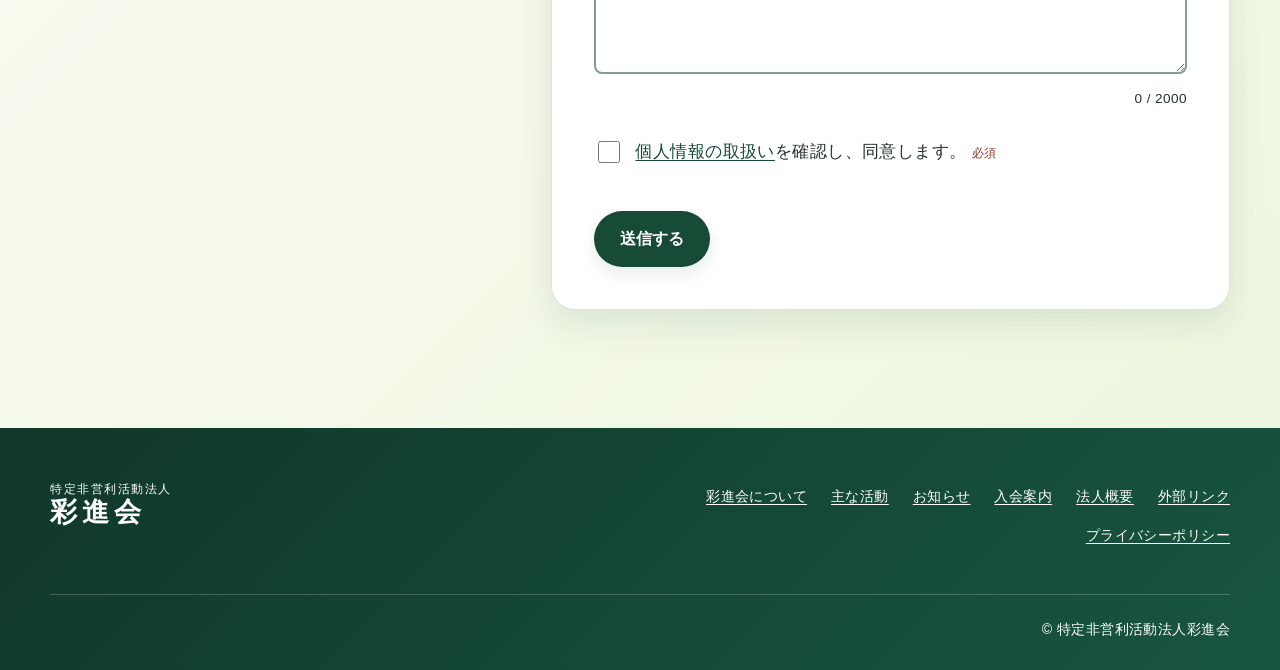
==== commit 6260d4e7: "Add official Facebook links" ====
--- a/index.html
+++ b/index.html
@@ -30,6 +30,7 @@
       <article class="card"><span class="number">03</span><h3>相談・連携</h3><p>環境経営、サステナビリティ、リスクマネジメントなどに関する相談のほか、セミナーの企画、専門家との連携、企業や支援機関等との共同活動についてのお問い合わせを受け付けています。</p><p>ご相談内容を伺ったうえで、彩進会の活動目的や会員の専門分野を踏まえ、対応や連携の可能性を検討します。</p></article>
     </div></section>
     <section id="news" class="section"><div class="section-heading"><p class="section-label">お知らせ</p><h2>最新のお知らせ</h2></div><div class="news-list">
+      <article><time datetime="2026-09-25">2026年9月25日</time><p><a href="https://www.facebook.com/nposaishinkai" target="_blank" rel="noopener noreferrer">彩進会公式Facebookページを開設しました<span class="visually-hidden">（外部サイト・新しいタブで開きます）</span></a></p></article>
       <article><time datetime="2026-09-25">2026年9月25日</time><p><a href="event-2026-11.html">第8回優良事業者研究会の特設ページを開設しました</a></p></article>
       <article><time datetime="2026-09-01">2026年9月1日</time><p>彩進会ホームページを開設しました</p></article>
     </div><div class="section-heading events-heading"><p class="section-label">イベント</p><h2>これからの予定</h2><p>彩進会では、環境経営、環境法令、ISO、内部監査などをテーマとした公開セミナーや研究会を企画しています。開催内容や参加方法などの詳細は、決まり次第お知らせします。</p></div><div class="event-list">
--- a/assets/css/style.css
+++ b/assets/css/style.css
@@ -35,3 +35,4 @@
 .policy>header,.resource-page>header,.event-page>header{padding:36px;border:1px solid #dce5d8;border-radius:24px;background:linear-gradient(135deg,rgba(255,255,255,.92),rgba(239,247,222,.92));box-shadow:var(--shadow)}.policy section{padding:30px 34px;border:1px solid #e0e7dc;border-radius:18px;background:#fff;box-shadow:0 8px 22px rgba(23,75,54,.06)}.resource-section{border-top:0}.event-facts{border:1px solid #dce5d8;border-top:7px solid #76a956}.event-facts div{background:#f5f8ed}.event-facts div:nth-child(2),.event-facts div:nth-child(3){background:#fff5df}.event-status{background:#f6dcae;color:var(--green)}.event-schedule li{margin-bottom:10px;border:1px solid #dce5d8;border-radius:14px;background:#fff}.event-notice{border-left:7px solid var(--orange);border-radius:0 18px 18px 0;background:#fff6df}
 @media(max-width:900px){body{font-size:16px}.hero{grid-template-columns:1fr;gap:44px;margin:16px 18px 28px;padding:60px 42px 72px}.hero-visual{width:min(72vw,460px);margin:auto}.section{padding-top:92px;padding-bottom:92px}.section:after,.resource-page:after,.event-page:after,.policy:after{width:230px;height:115px;opacity:.1}.policy>header,.resource-page>header,.event-page>header{padding:30px}}
 @media(max-width:600px){.hero{margin:0;border-radius:0 0 30px 30px;padding:48px 20px 64px}.hero p{font-size:1.02rem}.hero-visual{width:min(84vw,390px)}.hero-illustration-panel{padding:10px;box-shadow:12px 14px 0 #dceca6,0 18px 32px rgba(23,75,54,.13)}.hero-keywords{margin-top:25px}.hero-keywords span{min-width:74px;padding:7px 13px}.section{padding-top:82px;padding-bottom:82px}.section:after,.resource-page:after,.event-page:after,.policy:after{right:-65px;left:auto;width:190px;height:95px;opacity:.08}.section.tint:after{right:auto;left:-65px}.news-list article{padding:20px}.event-list article{padding:22px 20px}.profile-list{padding:8px 20px}.policy>header,.resource-page>header,.event-page>header{padding:24px 20px}.policy section{padding:24px 20px}}
+.resource-section+.resource-section{margin-top:72px}.external-link-list.single-column{grid-template-columns:minmax(0,560px)}
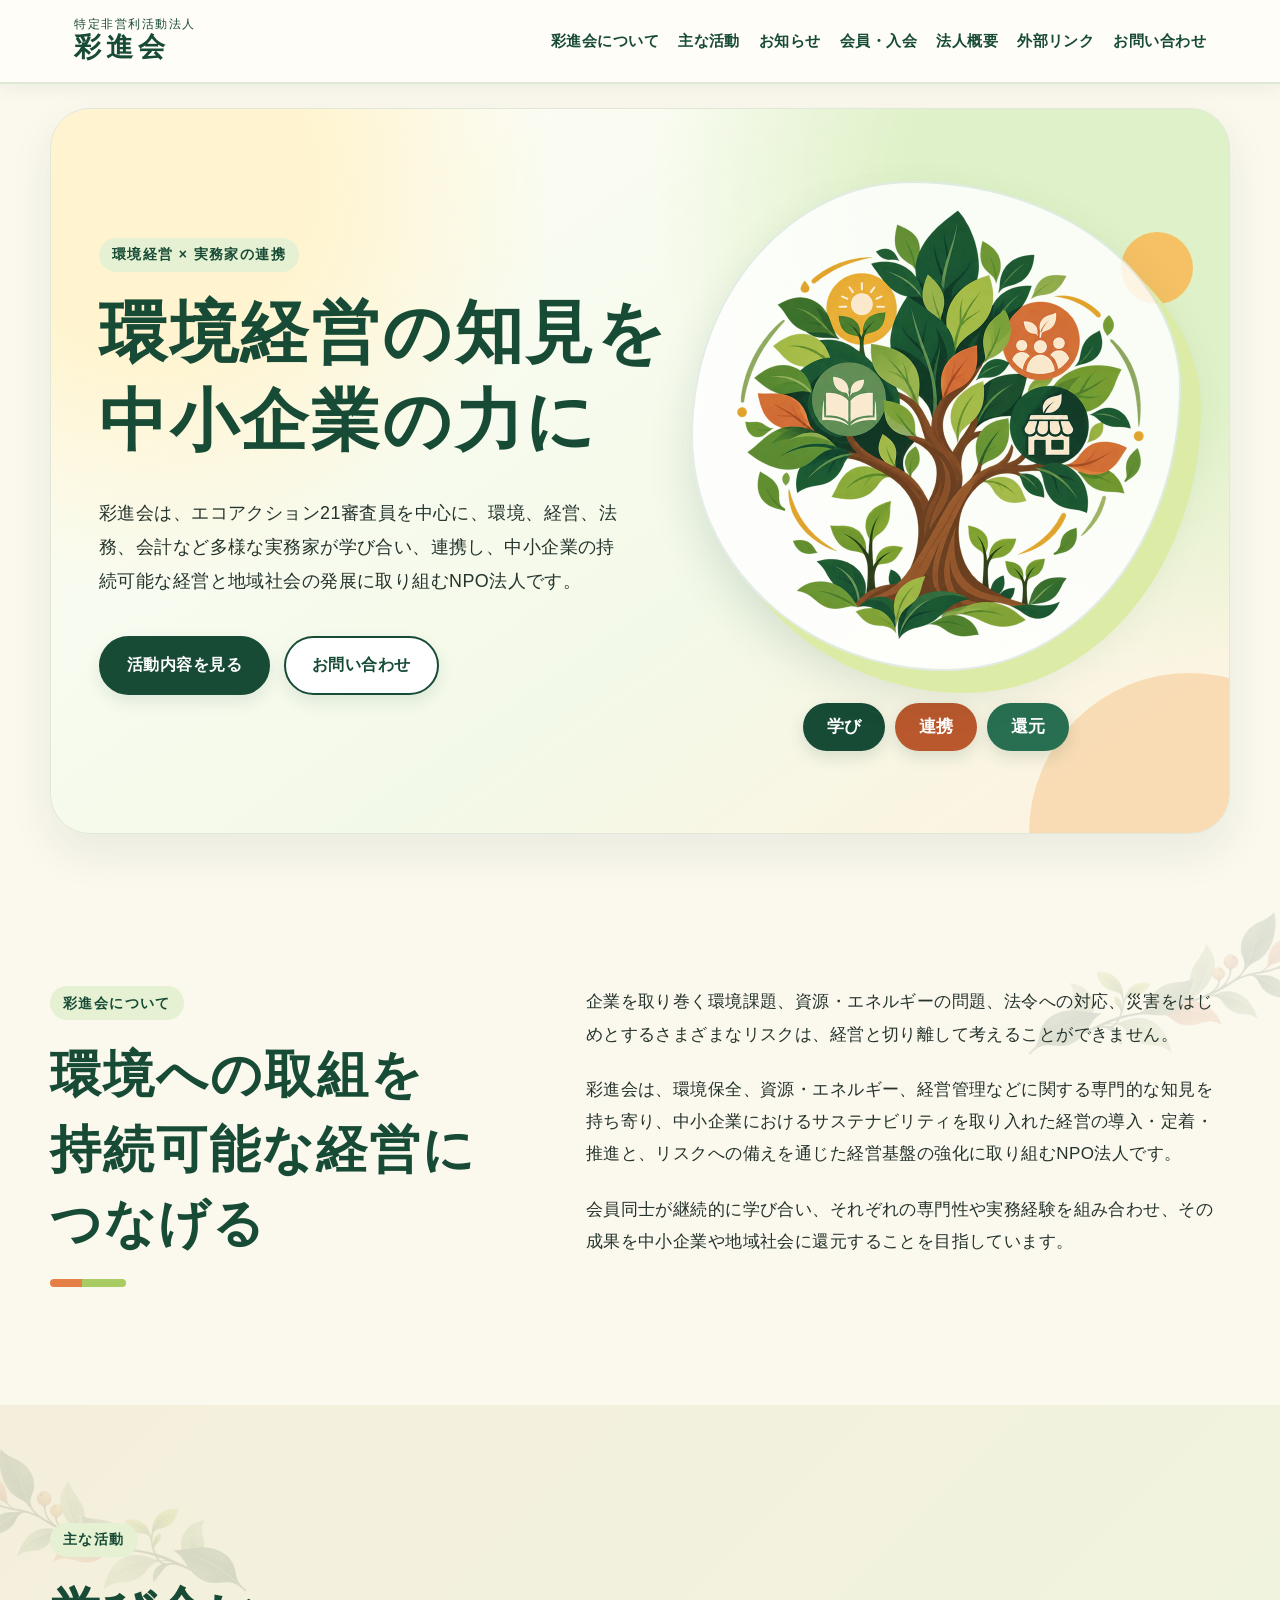
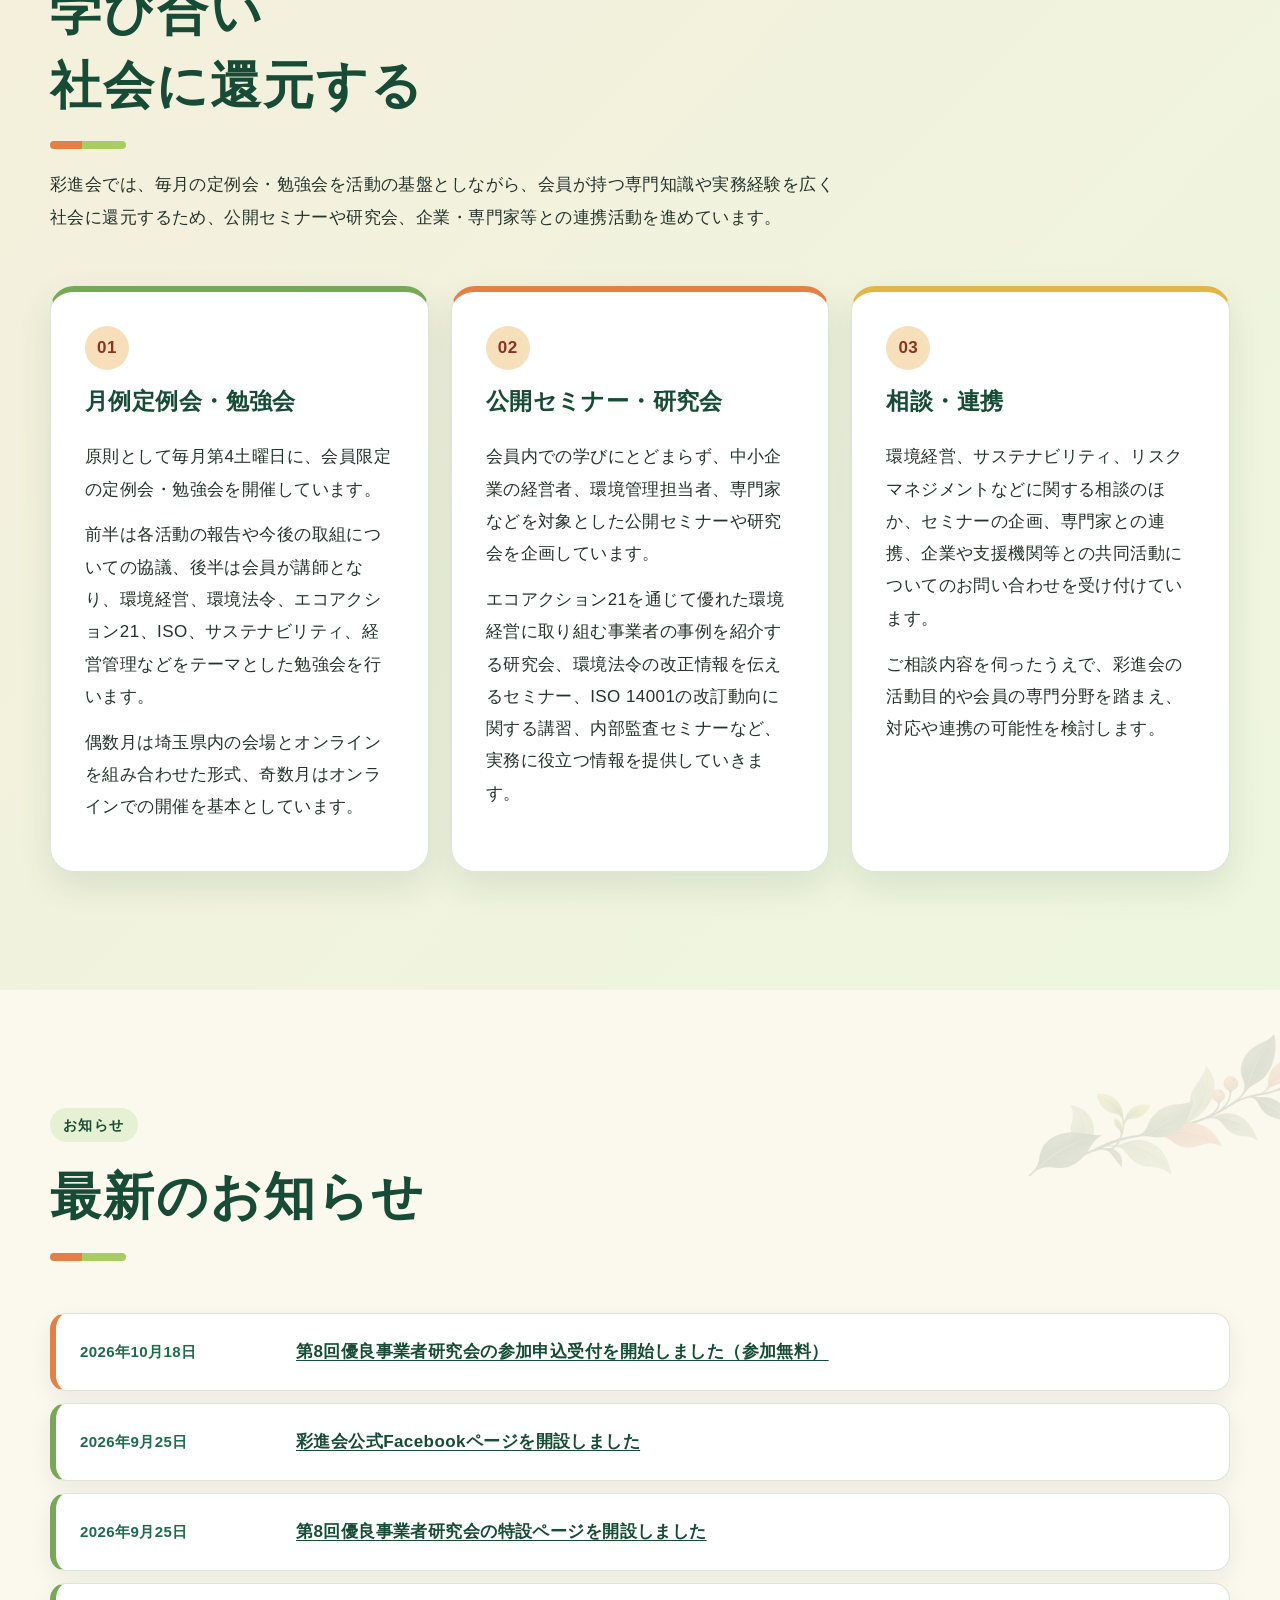
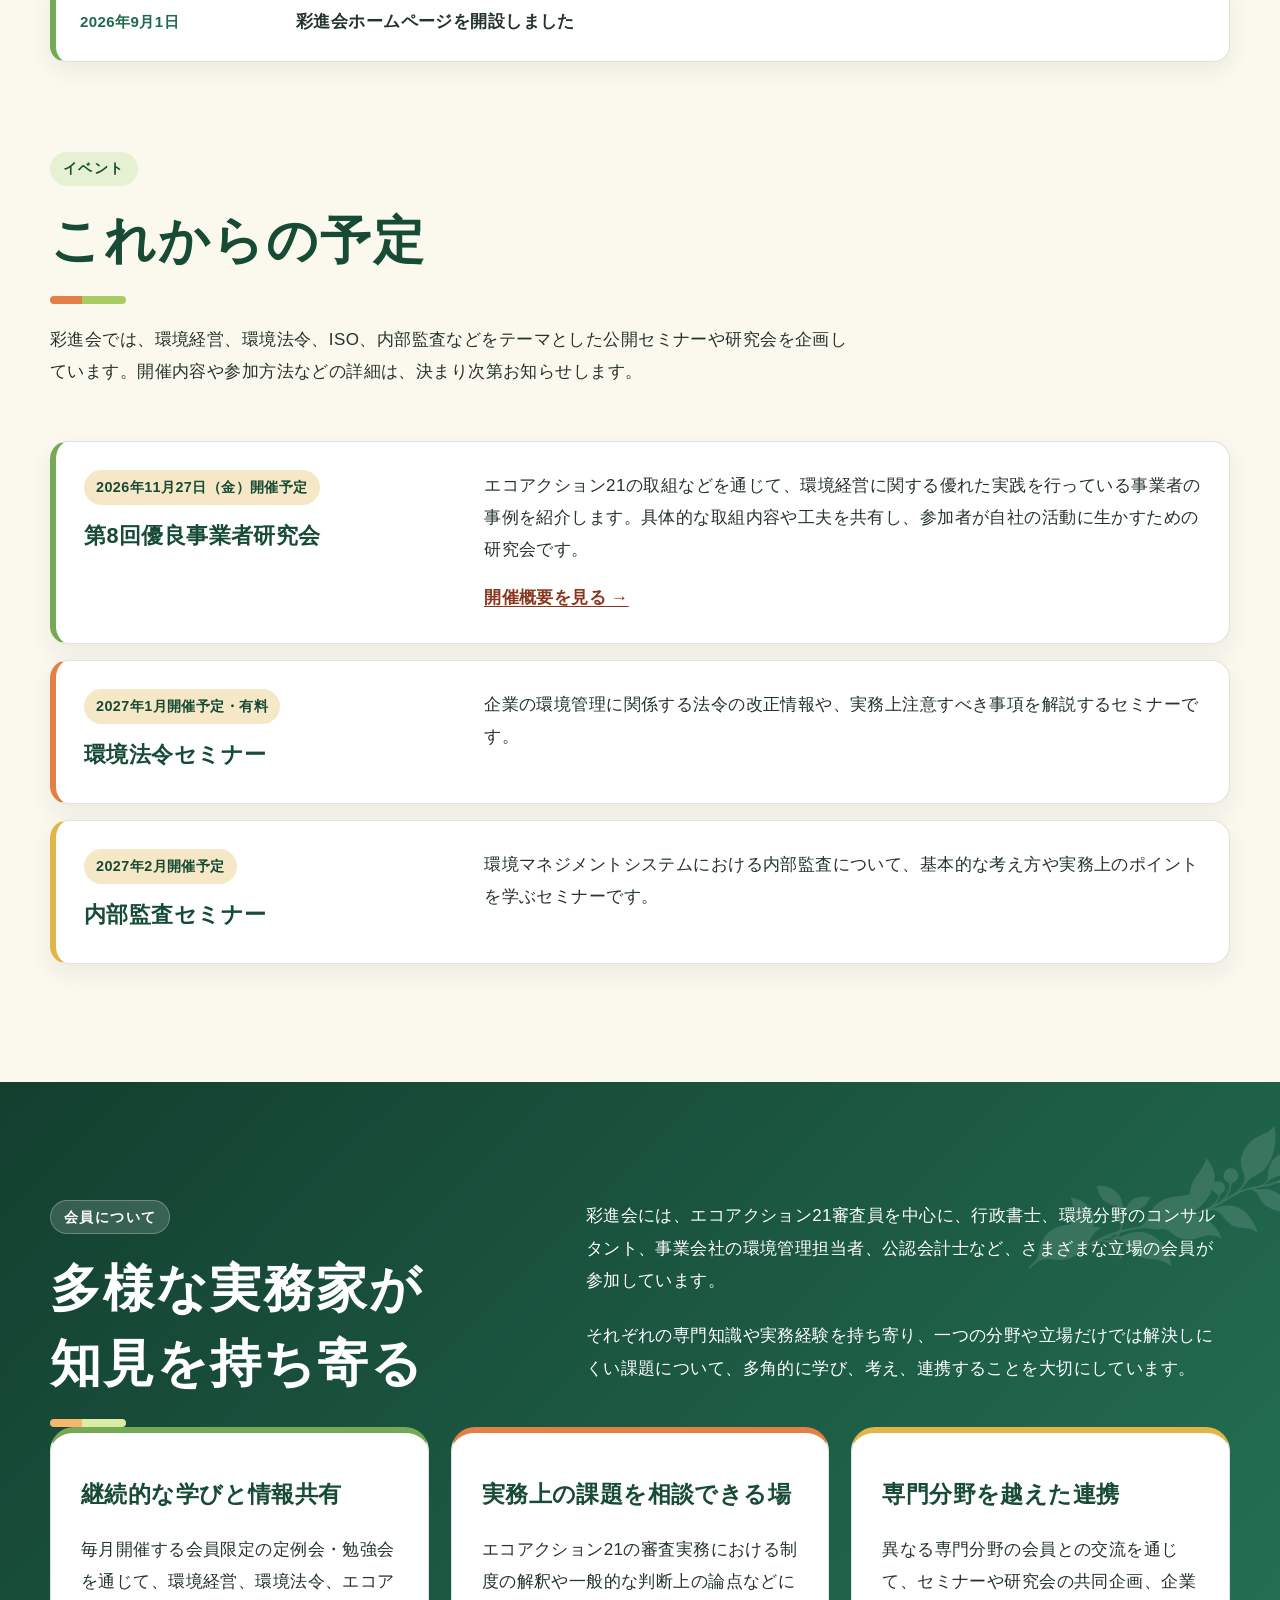
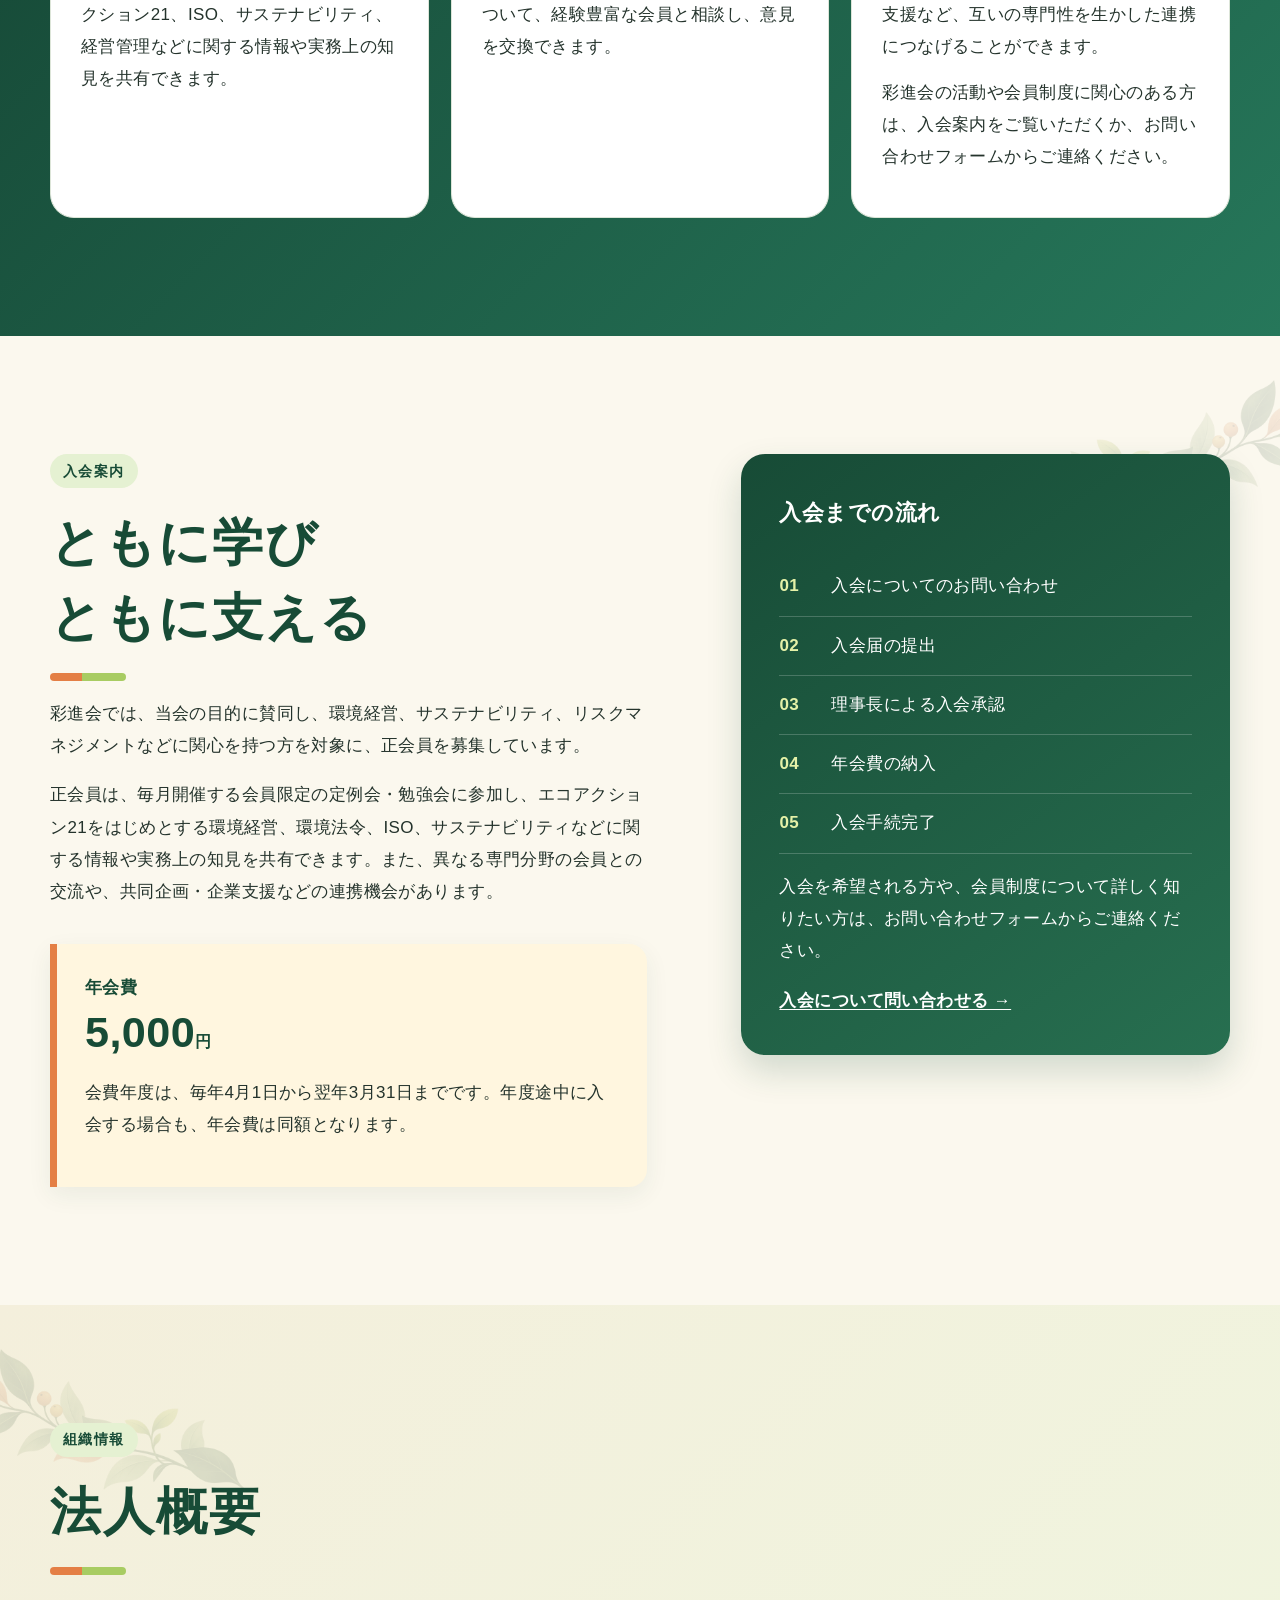
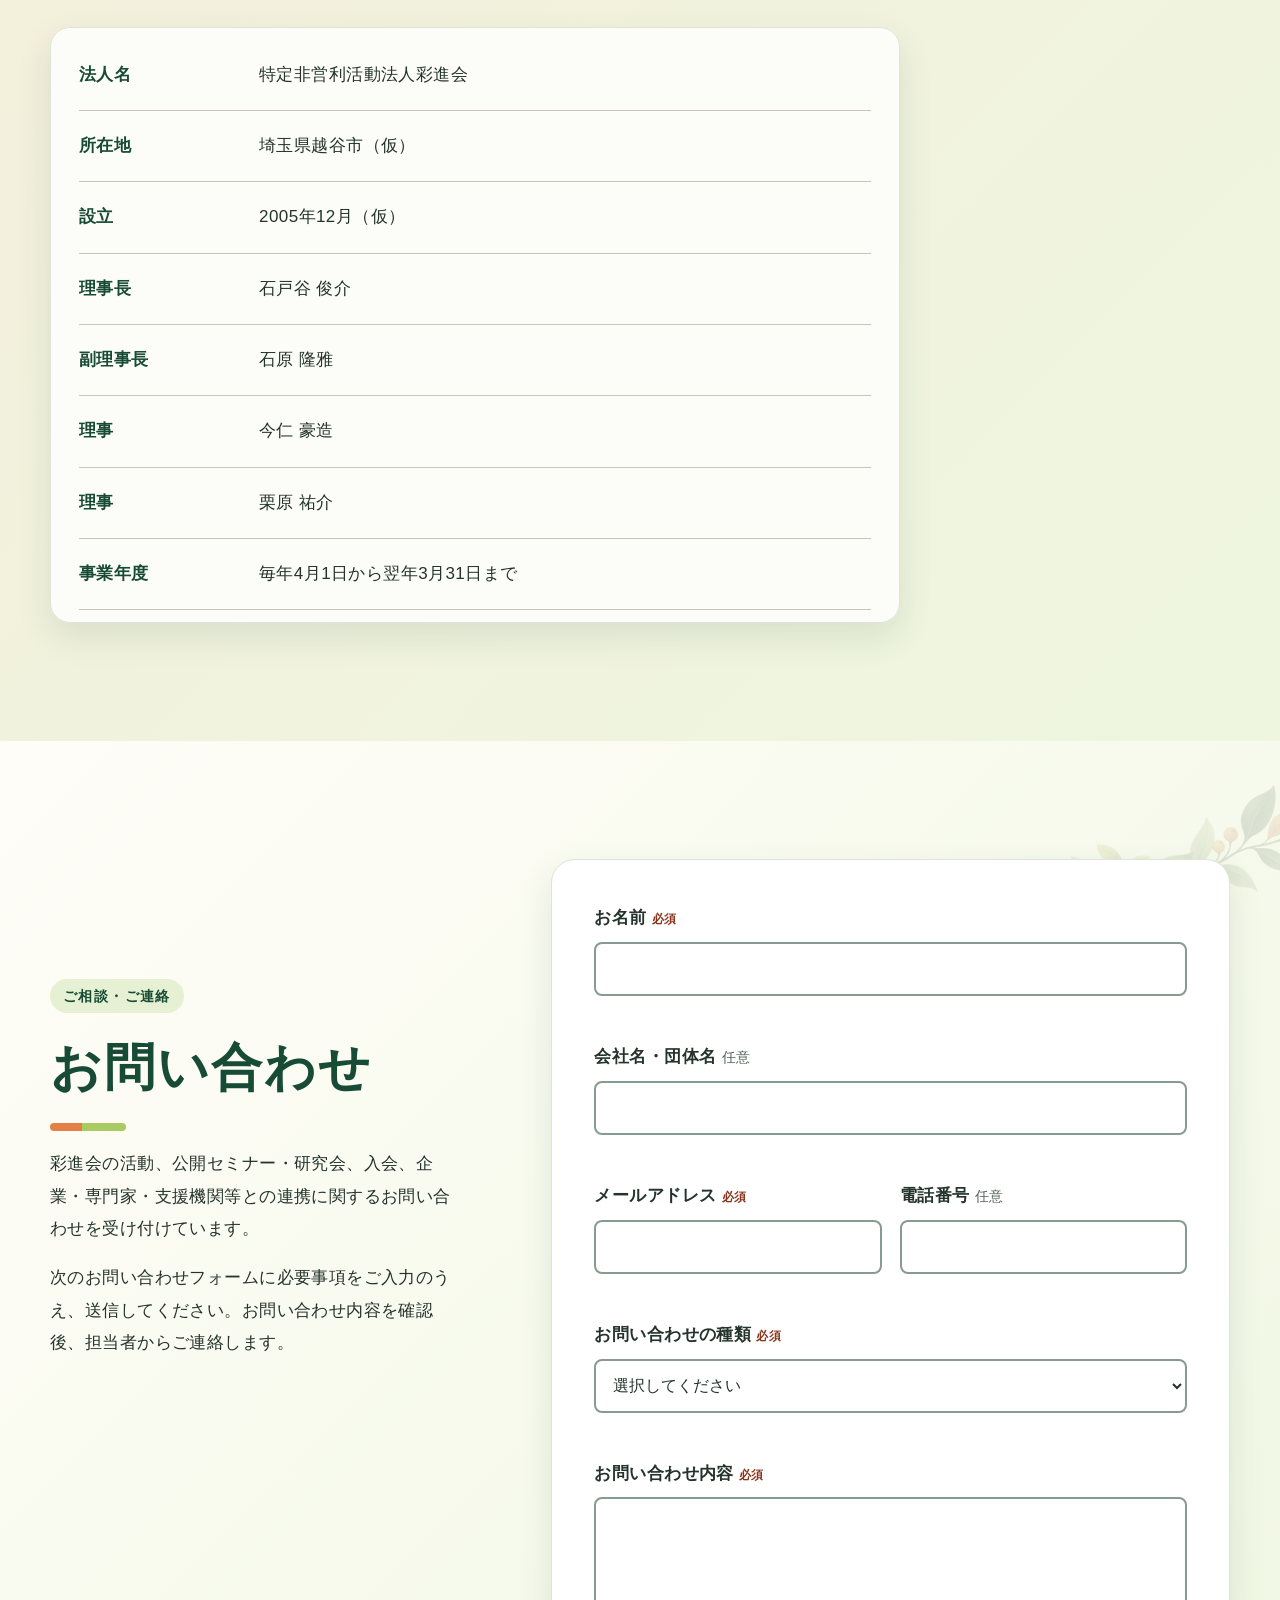
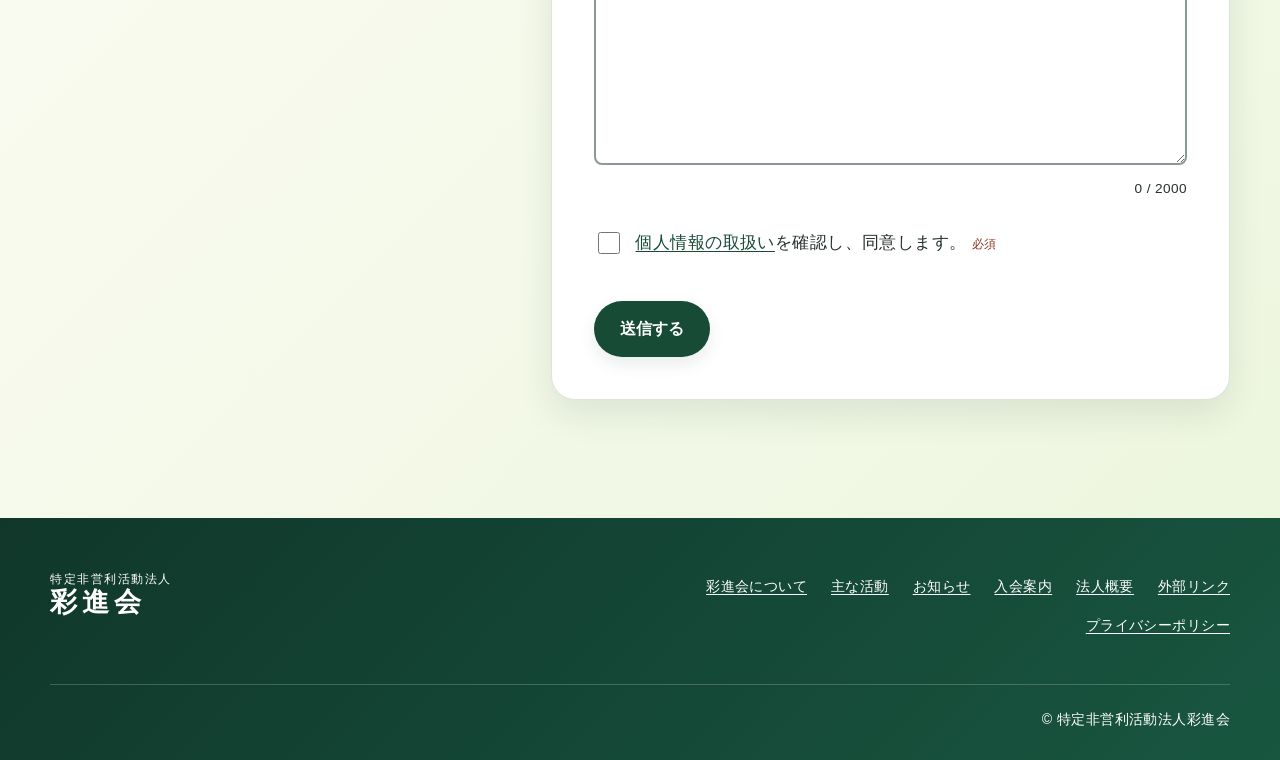
==== commit 61be10c1: "Open registration for eighth business study meeting" ====
--- a/index.html
+++ b/index.html
@@ -30,6 +30,7 @@
       <article class="card"><span class="number">03</span><h3>相談・連携</h3><p>環境経営、サステナビリティ、リスクマネジメントなどに関する相談のほか、セミナーの企画、専門家との連携、企業や支援機関等との共同活動についてのお問い合わせを受け付けています。</p><p>ご相談内容を伺ったうえで、彩進会の活動目的や会員の専門分野を踏まえ、対応や連携の可能性を検討します。</p></article>
     </div></section>
     <section id="news" class="section"><div class="section-heading"><p class="section-label">お知らせ</p><h2>最新のお知らせ</h2></div><div class="news-list">
+      <article><time datetime="2026-10-18">2026年10月18日</time><p><a href="event-2026-11.html#application-heading">第8回優良事業者研究会の参加申込受付を開始しました（参加無料）</a></p></article>
       <article><time datetime="2026-09-25">2026年9月25日</time><p><a href="https://www.facebook.com/nposaishinkai" target="_blank" rel="noopener noreferrer">彩進会公式Facebookページを開設しました<span class="visually-hidden">（外部サイト・新しいタブで開きます）</span></a></p></article>
       <article><time datetime="2026-09-25">2026年9月25日</time><p><a href="event-2026-11.html">第8回優良事業者研究会の特設ページを開設しました</a></p></article>
       <article><time datetime="2026-09-01">2026年9月1日</time><p>彩進会ホームページを開設しました</p></article>
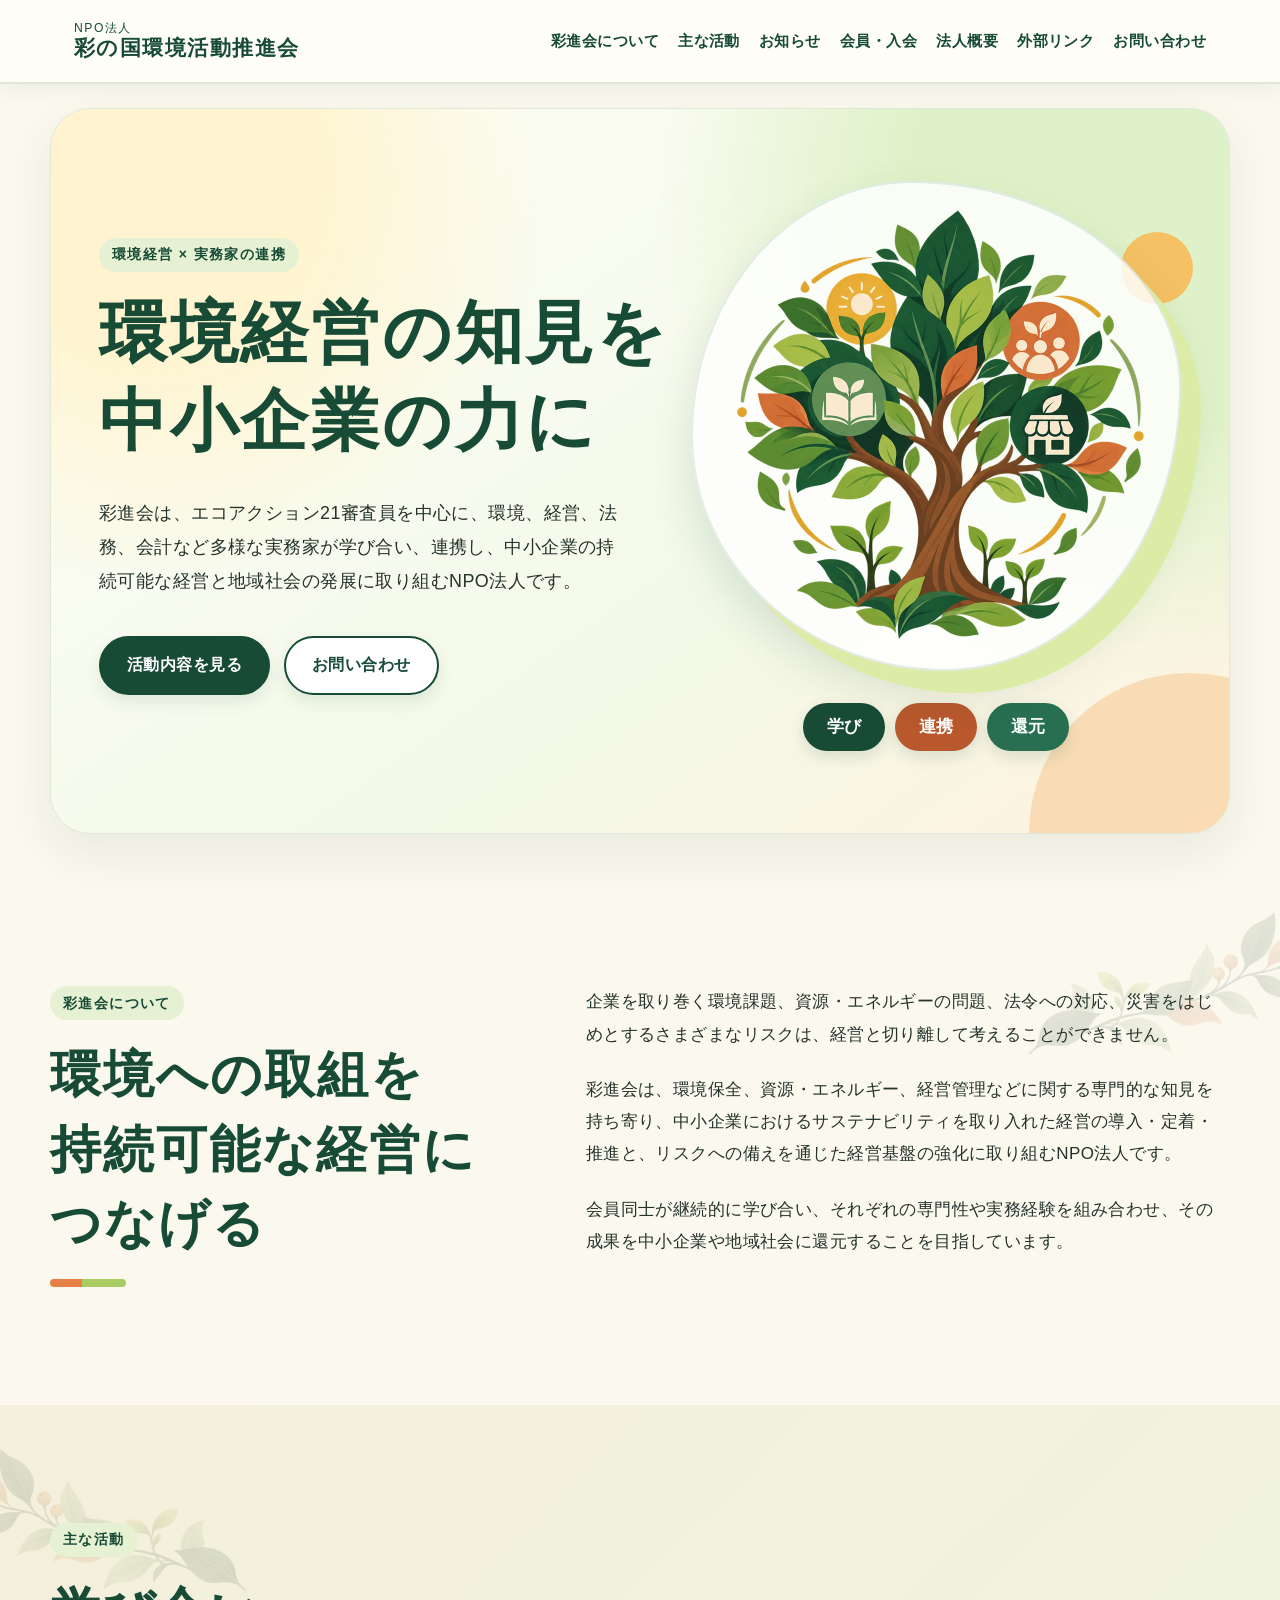
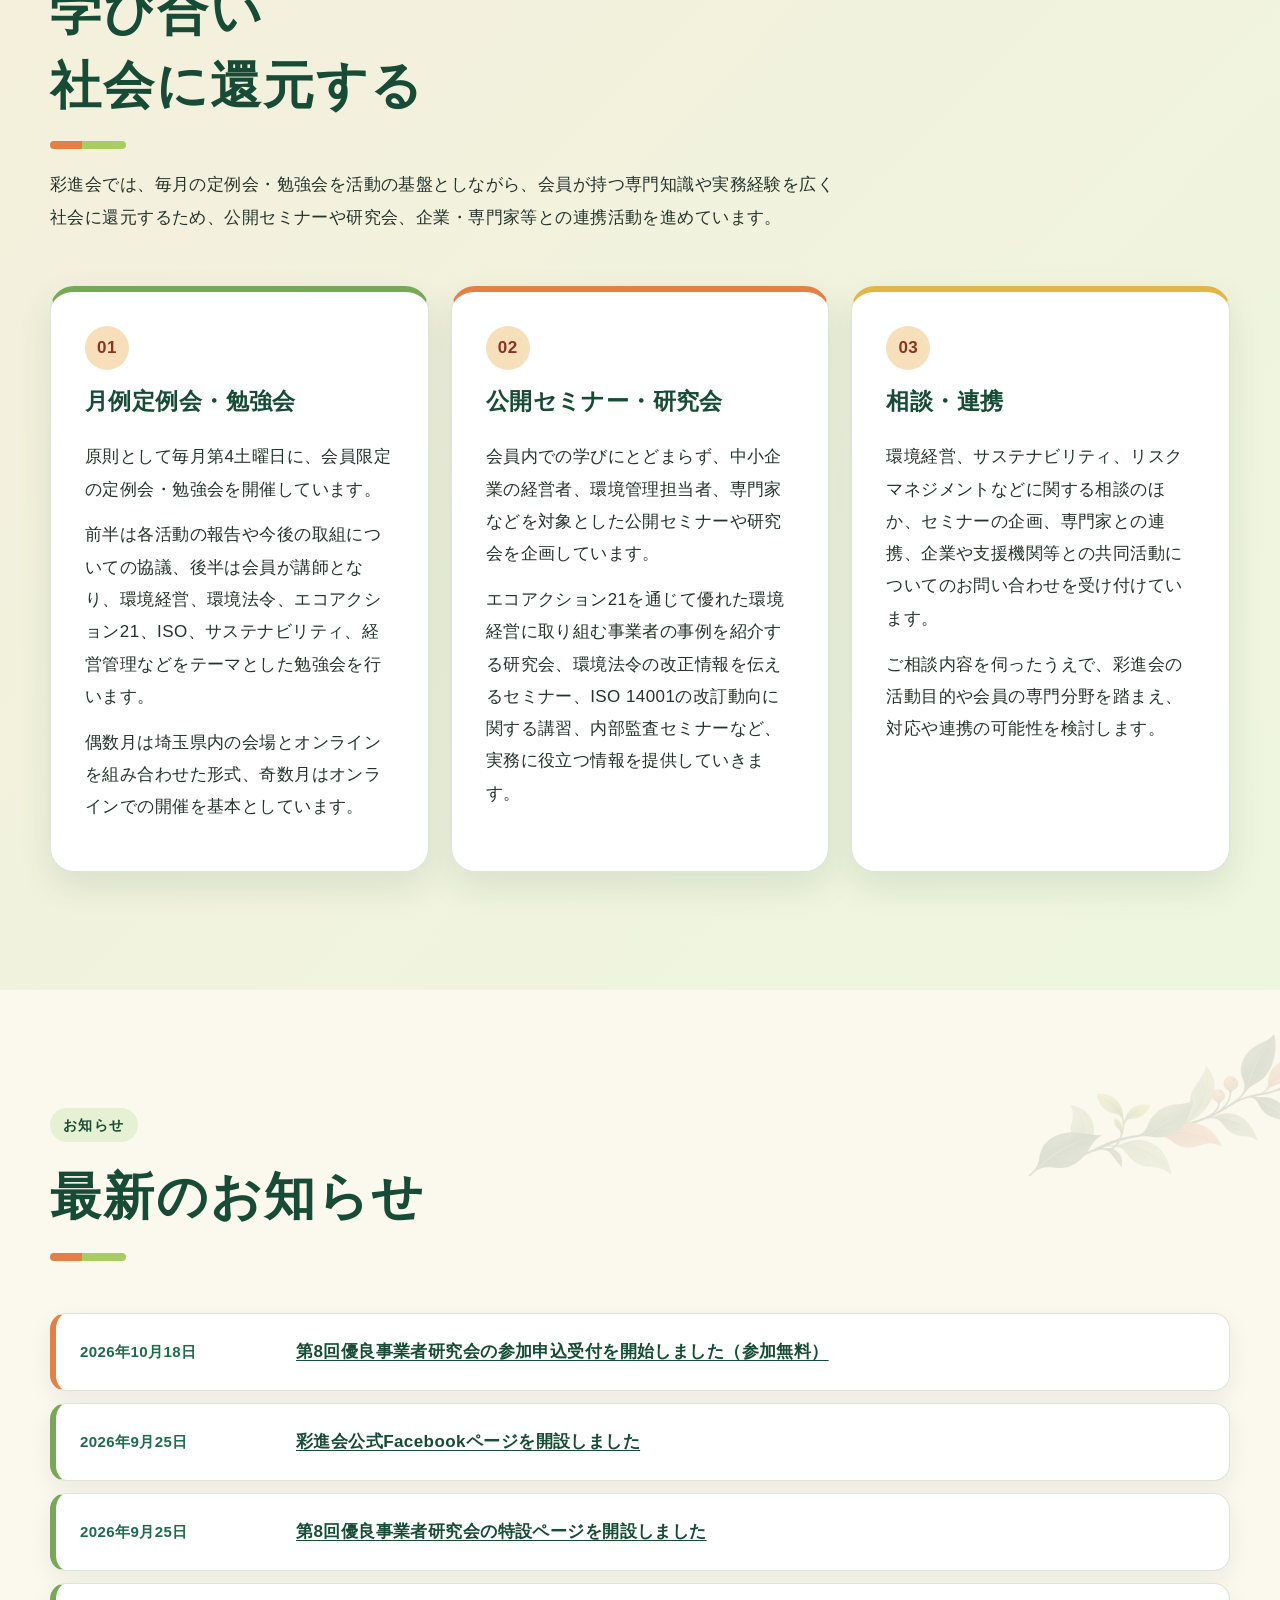
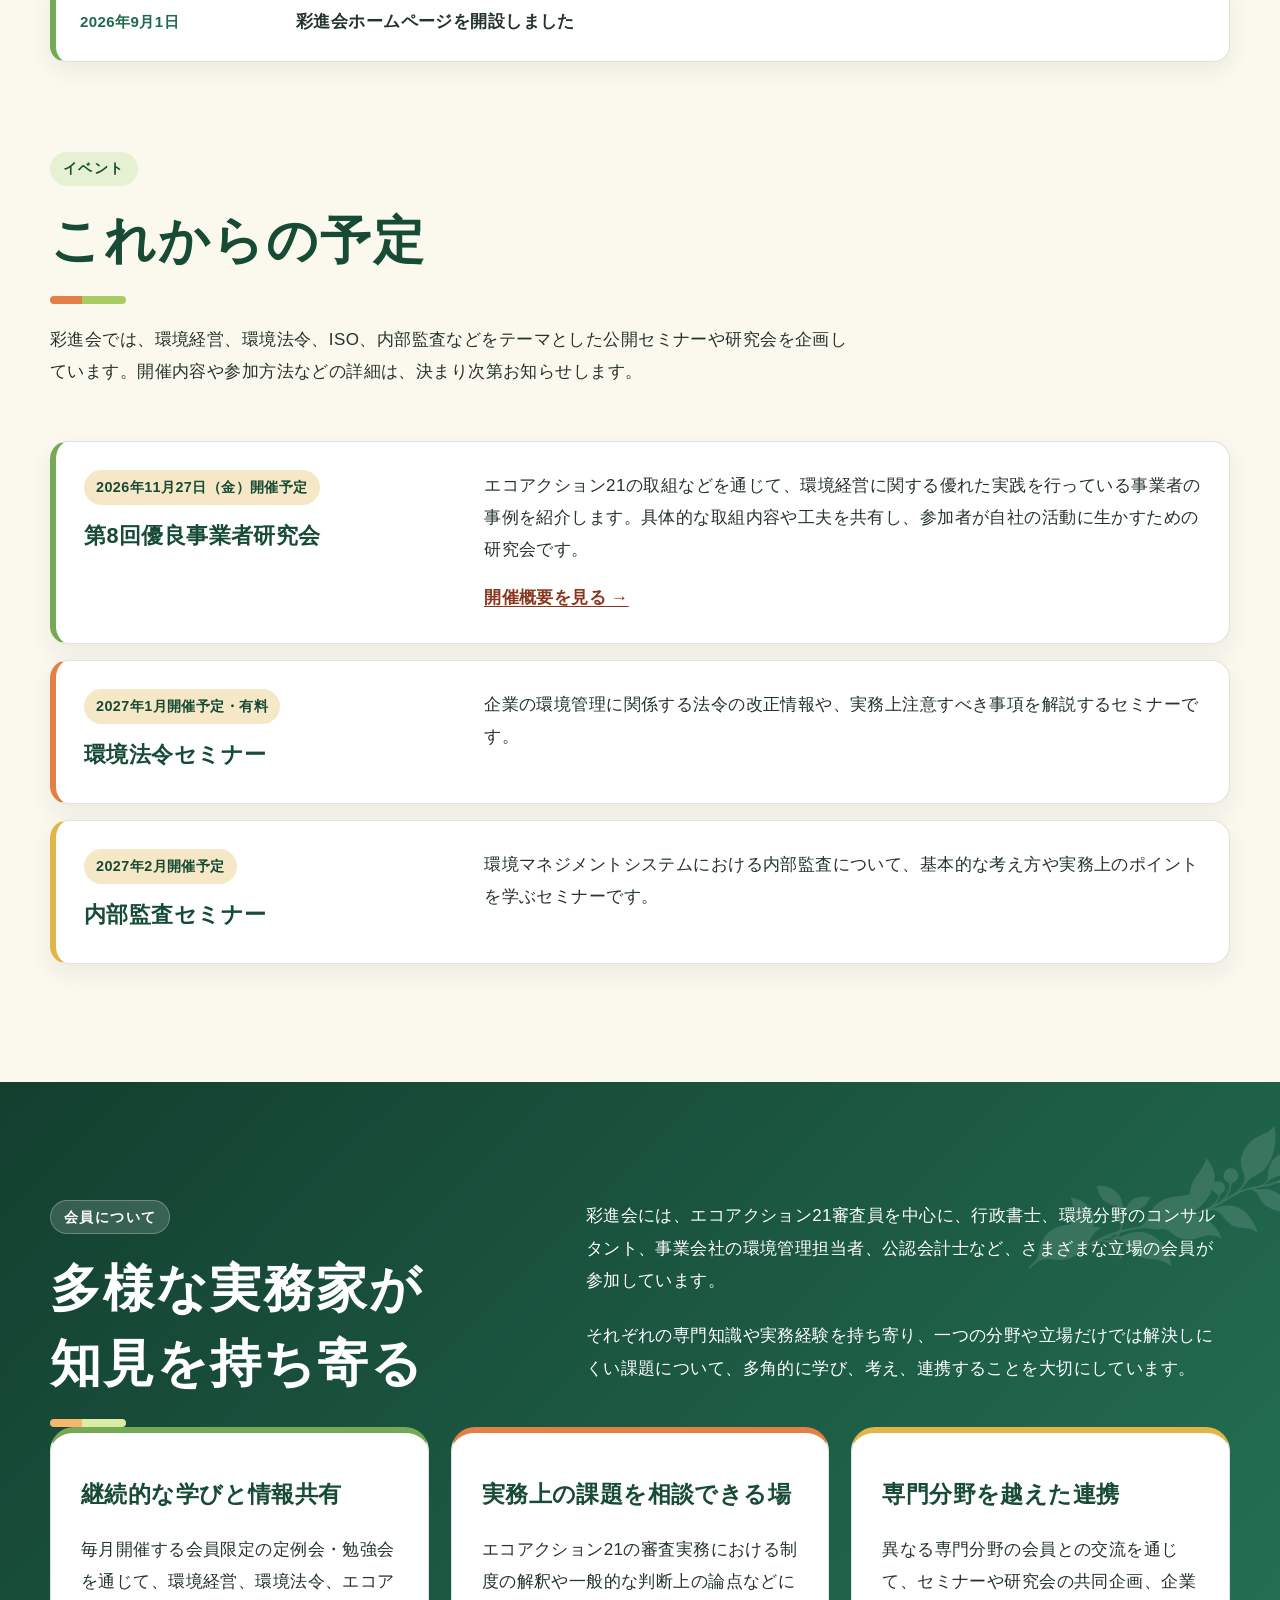
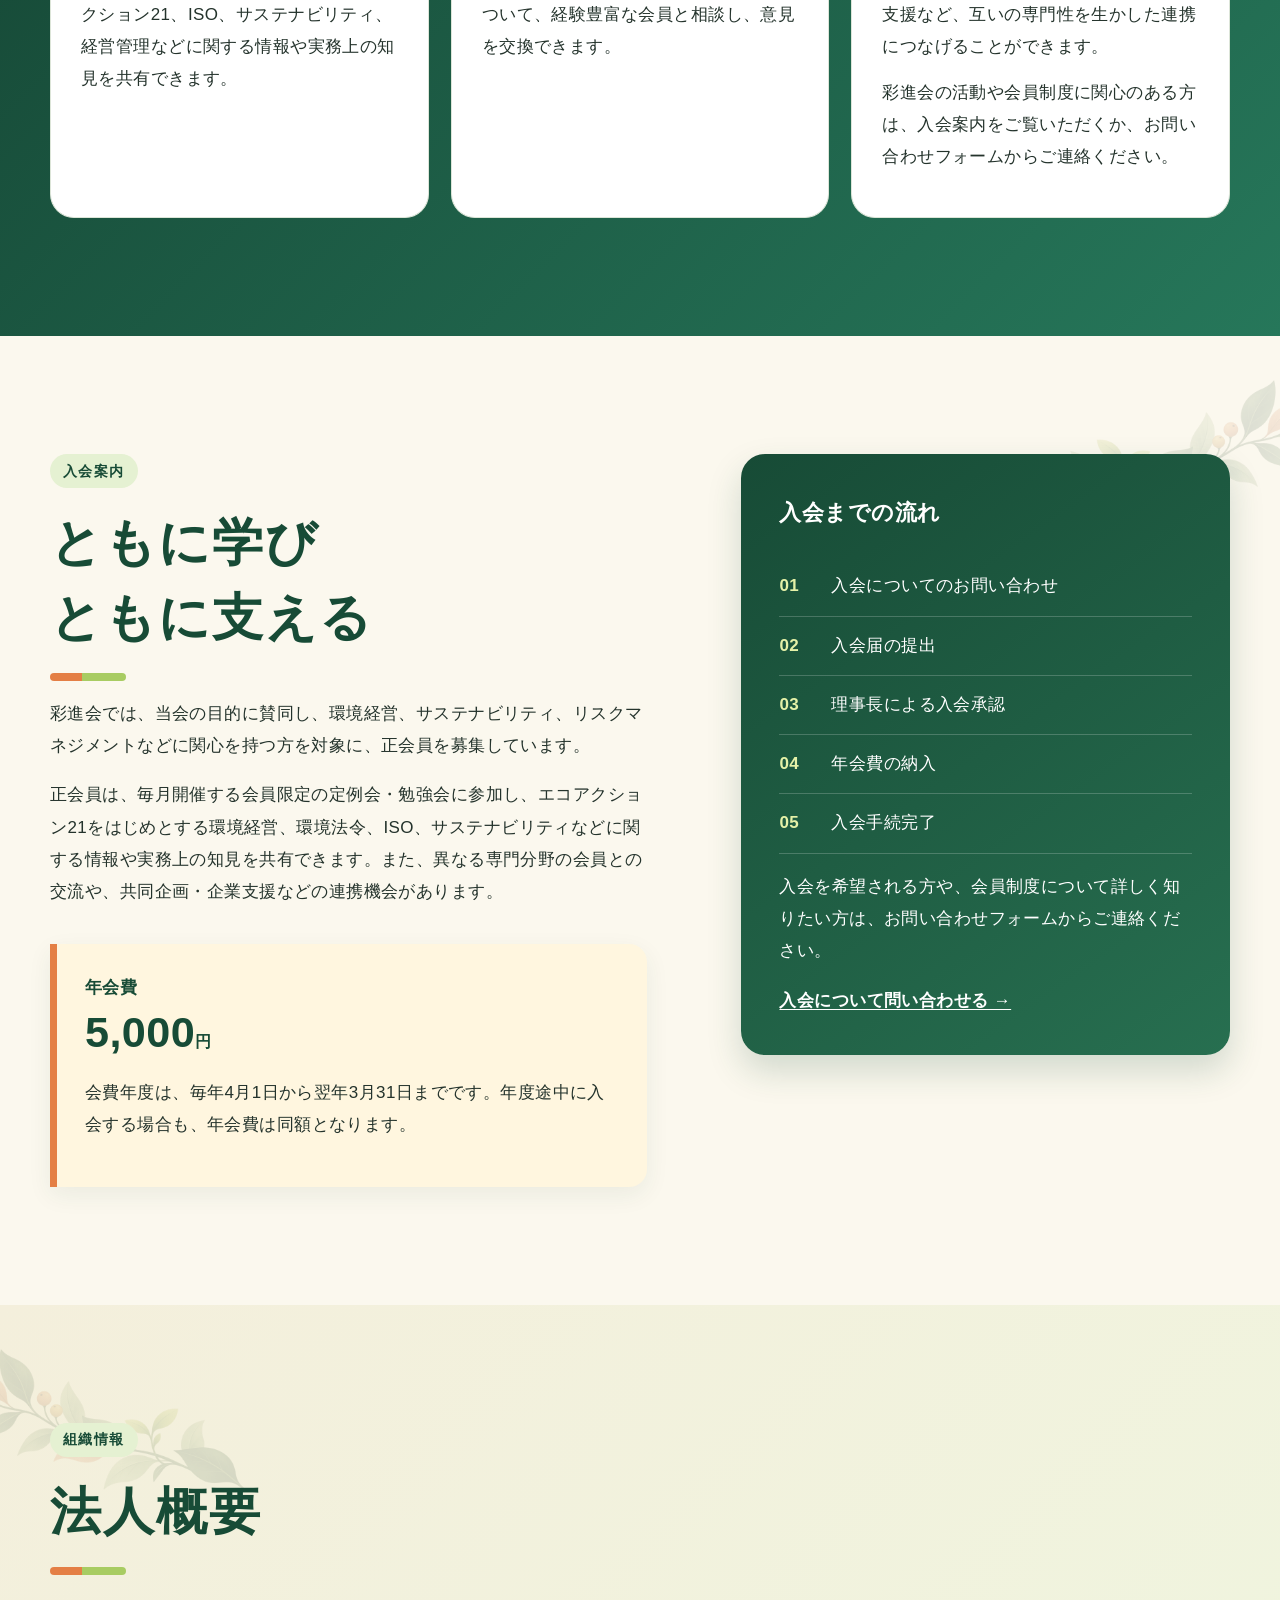
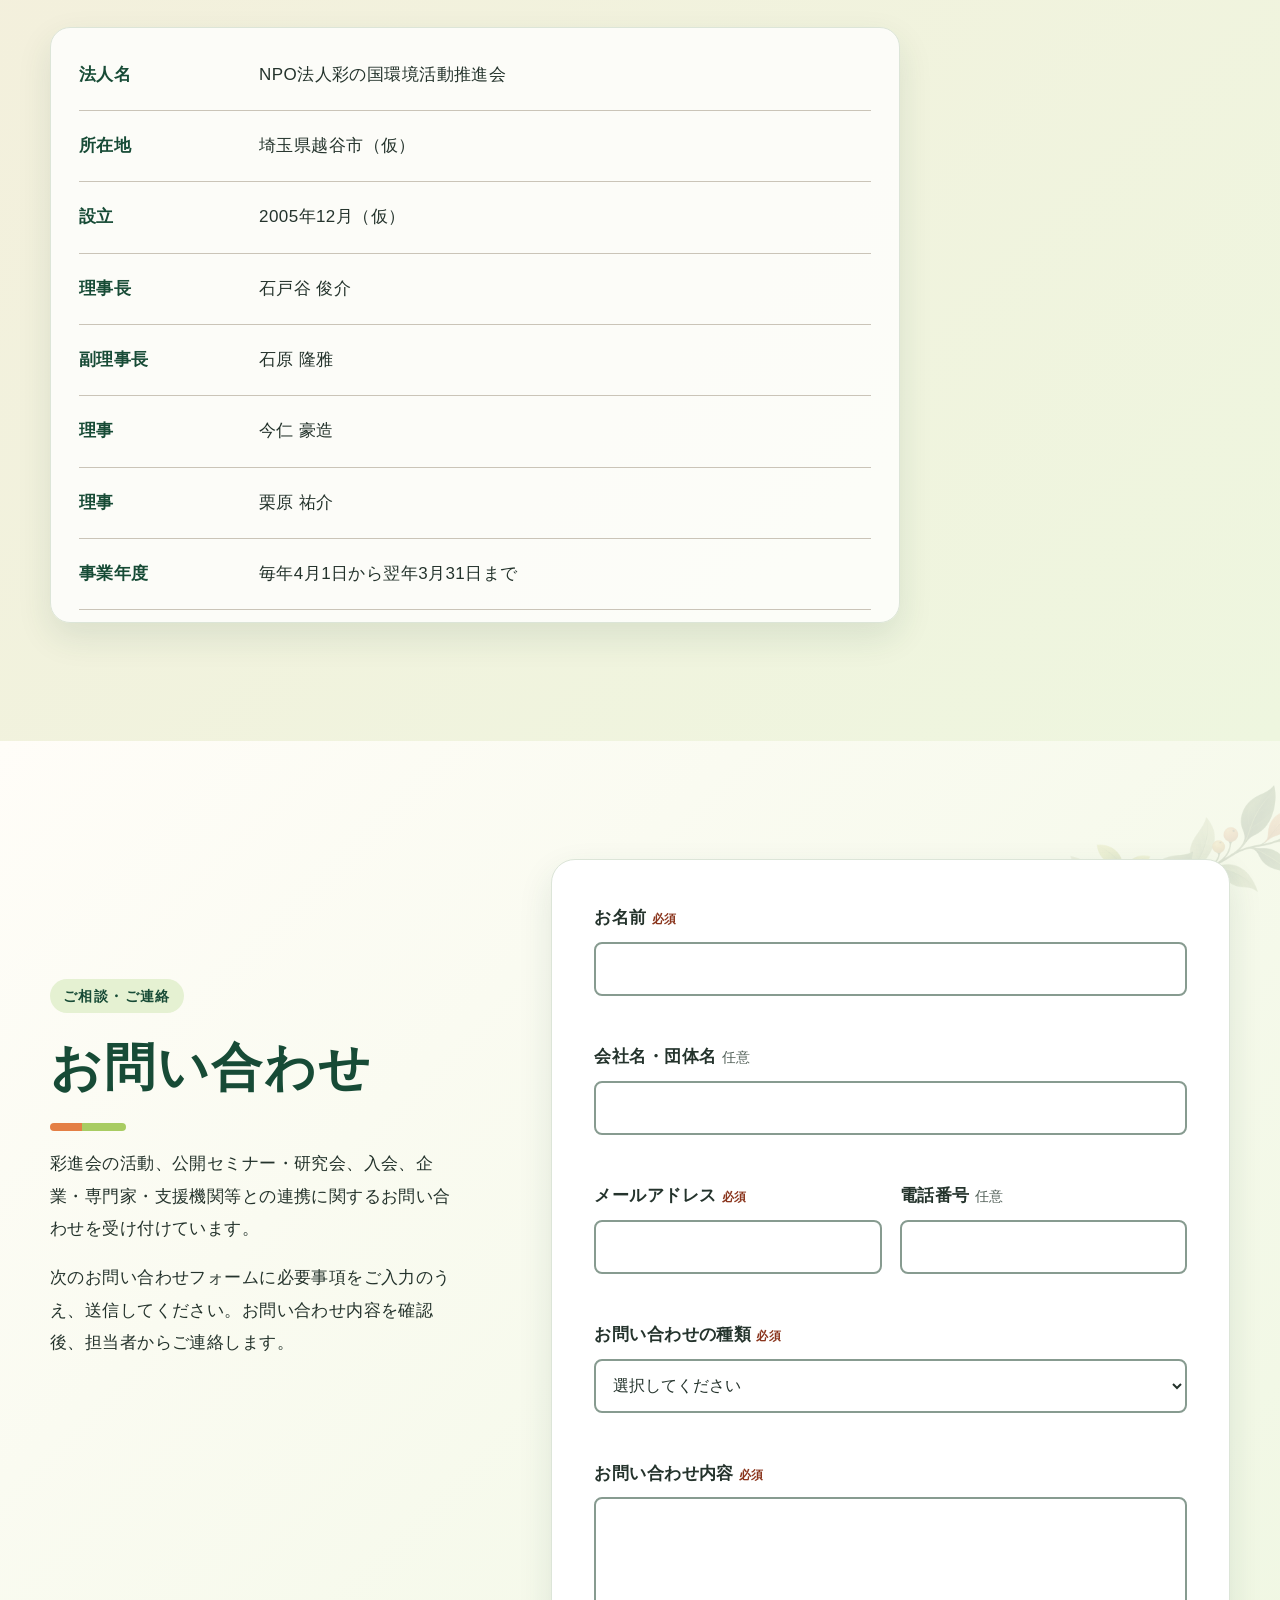
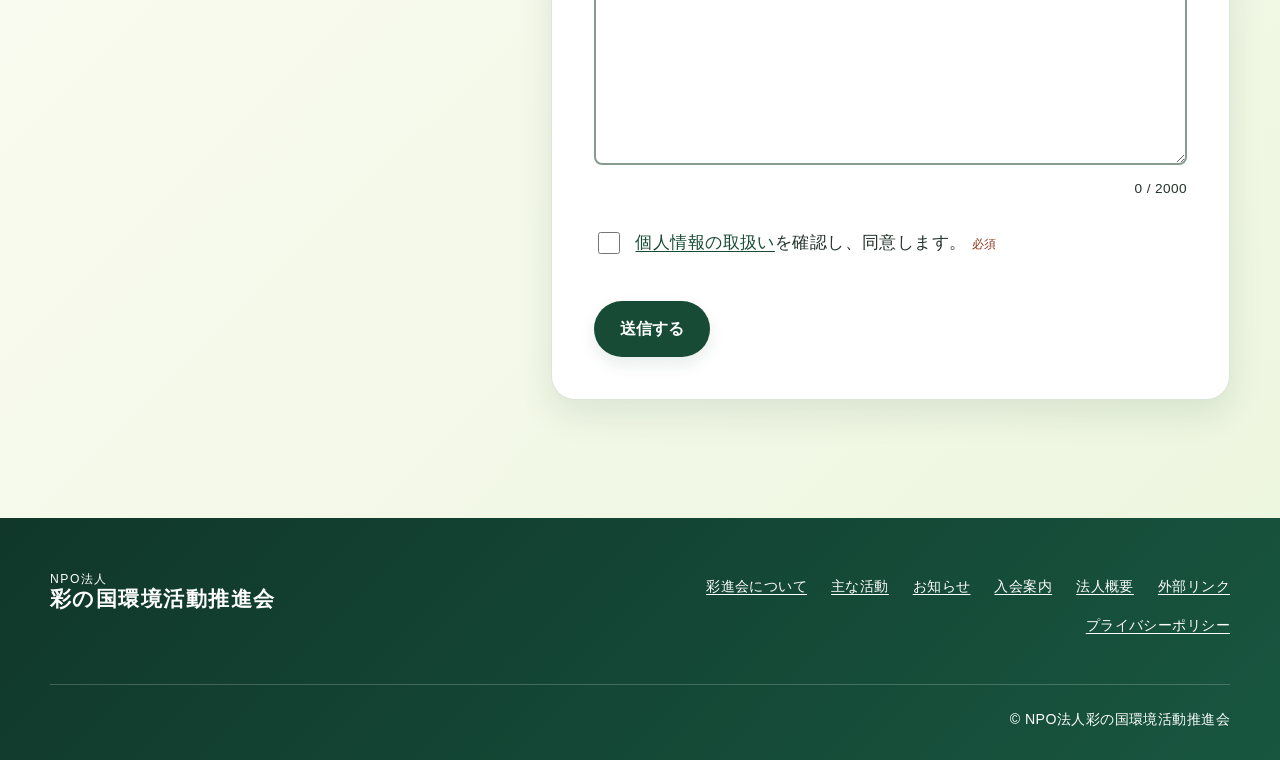
==== commit eb58ca67: "Update organization legal name" ====
--- a/index.html
+++ b/index.html
@@ -3,10 +3,10 @@
 <head>
   <meta charset="utf-8">
   <meta name="viewport" content="width=device-width,initial-scale=1">
-  <title>特定非営利活動法人 彩進会｜環境経営の知見を 中小企業の力に</title>
+  <title>NPO法人彩の国環境活動推進会｜環境経営の知見を 中小企業の力に</title>
   <meta name="description" content="彩進会は、環境・経営・法務・会計など多様な実務家が学び合い、中小企業の持続可能な経営と地域社会の発展に取り組むNPO法人です。">
   <meta property="og:type" content="website"><meta property="og:locale" content="ja_JP">
-  <meta property="og:title" content="特定非営利活動法人 彩進会"><meta property="og:description" content="環境経営の知見を 中小企業の力に">
+  <meta property="og:title" content="NPO法人彩の国環境活動推進会"><meta property="og:description" content="環境経営の知見を 中小企業の力に">
   <link rel="icon" href="data:,">
   <link rel="stylesheet" href="assets/css/style.css">
   <script src="assets/js/form-config.js" defer></script><script src="assets/js/main.js" defer></script>
@@ -14,7 +14,7 @@
 <body>
   <a class="skip-link" href="#main">本文へ移動</a>
   <header class="site-header"><div class="header-inner">
-    <a class="wordmark" href="#top" aria-label="彩進会 トップへ"><small>特定非営利活動法人</small><span>彩進会</span></a>
+    <a class="wordmark" href="#top" aria-label="NPO法人彩の国環境活動推進会 トップへ"><small>NPO法人</small><span>彩の国環境活動推進会</span></a>
     <button class="menu-button" type="button" aria-expanded="false" aria-controls="global-nav"><span>メニュー</span><i aria-hidden="true"></i></button>
     <nav id="global-nav" class="global-nav" aria-label="メインメニュー"><ul>
       <li><a href="#about">彩進会について</a></li><li><a href="#activities">主な活動</a></li><li><a href="#news">お知らせ</a></li>
@@ -46,7 +46,7 @@
     </div></section>
     <section id="join" class="section"><div class="join-layout"><div><p class="section-label">入会案内</p><h2>ともに学び<br>ともに支える</h2><p>彩進会では、当会の目的に賛同し、環境経営、サステナビリティ、リスクマネジメントなどに関心を持つ方を対象に、正会員を募集しています。</p><p>正会員は、毎月開催する会員限定の定例会・勉強会に参加し、エコアクション21をはじめとする環境経営、環境法令、ISO、サステナビリティなどに関する情報や実務上の知見を共有できます。また、異なる専門分野の会員との交流や、共同企画・企業支援などの連携機会があります。</p><div class="fee"><span>年会費</span><strong>5,000<small>円</small></strong><p>会費年度は、毎年4月1日から翌年3月31日までです。年度途中に入会する場合も、年会費は同額となります。</p></div></div><div class="flow"><h3>入会までの流れ</h3><ol><li>入会についてのお問い合わせ</li><li>入会届の提出</li><li>理事長による入会承認</li><li>年会費の納入</li><li>入会手続完了</li></ol><p>入会を希望される方や、会員制度について詳しく知りたい方は、お問い合わせフォームからご連絡ください。</p><a class="text-link" href="#contact">入会について問い合わせる →</a></div></div></section>
     <!-- 公開前要確認：所在地と設立年月日は仮情報です。正式情報へ差し替えてください。 -->
-    <section id="profile" class="section tint"><div class="section-heading"><p class="section-label">組織情報</p><h2>法人概要</h2></div><dl class="profile-list"><div><dt>法人名</dt><dd>特定非営利活動法人彩進会</dd></div><div><dt>所在地</dt><dd>埼玉県越谷市（仮）</dd></div><div><dt>設立</dt><dd>2005年12月（仮）</dd></div><div><dt>理事長</dt><dd>石戸谷 俊介</dd></div><div><dt>副理事長</dt><dd>石原 隆雅</dd></div><div><dt>理事</dt><dd>今仁 豪造</dd></div><div><dt>理事</dt><dd>栗原 祐介</dd></div><div><dt>事業年度</dt><dd>毎年4月1日から翌年3月31日まで</dd></div></dl></section>
+    <section id="profile" class="section tint"><div class="section-heading"><p class="section-label">組織情報</p><h2>法人概要</h2></div><dl class="profile-list"><div><dt>法人名</dt><dd>NPO法人彩の国環境活動推進会</dd></div><div><dt>所在地</dt><dd>埼玉県越谷市（仮）</dd></div><div><dt>設立</dt><dd>2005年12月（仮）</dd></div><div><dt>理事長</dt><dd>石戸谷 俊介</dd></div><div><dt>副理事長</dt><dd>石原 隆雅</dd></div><div><dt>理事</dt><dd>今仁 豪造</dd></div><div><dt>理事</dt><dd>栗原 祐介</dd></div><div><dt>事業年度</dt><dd>毎年4月1日から翌年3月31日まで</dd></div></dl></section>
     <section id="contact" class="section contact"><div class="contact-intro"><p class="section-label">ご相談・ご連絡</p><h2>お問い合わせ</h2><p>彩進会の活動、公開セミナー・研究会、入会、企業・専門家・支援機関等との連携に関するお問い合わせを受け付けています。</p><p>次のお問い合わせフォームに必要事項をご入力のうえ、送信してください。お問い合わせ内容を確認後、担当者からご連絡します。</p></div>
       <form id="contact-form" novalidate><div id="form-status" class="form-status" role="status" aria-live="polite"></div>
         <div class="field"><label for="name">お名前 <em>必須</em></label><input id="name" name="name" type="text" required maxlength="80" autocomplete="name"><span class="error" id="name-error"></span></div>
@@ -60,5 +60,5 @@
       </form>
     </section>
   </main>
-  <footer><div class="footer-inner"><div class="wordmark inverse"><small>特定非営利活動法人</small><span>彩進会</span></div><nav aria-label="フッターメニュー"><a href="#about">彩進会について</a><a href="#activities">主な活動</a><a href="#news">お知らせ</a><a href="#join">入会案内</a><a href="#profile">法人概要</a><a href="links.html">外部リンク</a><a href="privacy.html">プライバシーポリシー</a></nav></div><p class="copyright"><small>&copy; 特定非営利活動法人彩進会</small></p></footer>
+  <footer><div class="footer-inner"><div class="wordmark inverse"><small>NPO法人</small><span>彩の国環境活動推進会</span></div><nav aria-label="フッターメニュー"><a href="#about">彩進会について</a><a href="#activities">主な活動</a><a href="#news">お知らせ</a><a href="#join">入会案内</a><a href="#profile">法人概要</a><a href="links.html">外部リンク</a><a href="privacy.html">プライバシーポリシー</a></nav></div><p class="copyright"><small>&copy; NPO法人彩の国環境活動推進会</small></p></footer>
 </body></html>
--- a/assets/css/style.css
+++ b/assets/css/style.css
@@ -36,3 +36,6 @@
 @media(max-width:900px){body{font-size:16px}.hero{grid-template-columns:1fr;gap:44px;margin:16px 18px 28px;padding:60px 42px 72px}.hero-visual{width:min(72vw,460px);margin:auto}.section{padding-top:92px;padding-bottom:92px}.section:after,.resource-page:after,.event-page:after,.policy:after{width:230px;height:115px;opacity:.1}.policy>header,.resource-page>header,.event-page>header{padding:30px}}
 @media(max-width:600px){.hero{margin:0;border-radius:0 0 30px 30px;padding:48px 20px 64px}.hero p{font-size:1.02rem}.hero-visual{width:min(84vw,390px)}.hero-illustration-panel{padding:10px;box-shadow:12px 14px 0 #dceca6,0 18px 32px rgba(23,75,54,.13)}.hero-keywords{margin-top:25px}.hero-keywords span{min-width:74px;padding:7px 13px}.section{padding-top:82px;padding-bottom:82px}.section:after,.resource-page:after,.event-page:after,.policy:after{right:-65px;left:auto;width:190px;height:95px;opacity:.08}.section.tint:after{right:auto;left:-65px}.news-list article{padding:20px}.event-list article{padding:22px 20px}.profile-list{padding:8px 20px}.policy>header,.resource-page>header,.event-page>header{padding:24px 20px}.policy section{padding:24px 20px}}
 .resource-section+.resource-section{margin-top:72px}.external-link-list.single-column{grid-template-columns:minmax(0,560px)}
+.wordmark{min-width:0}.wordmark span{white-space:nowrap;font-size:1.3rem;letter-spacing:.07em}
+@media(max-width:1080px) and (min-width:901px){.global-nav{display:none;position:absolute;top:82px;left:0;right:0;background:var(--paper);border-bottom:1px solid var(--line);box-shadow:0 10px 20px rgba(0,0,0,.08)}.global-nav.is-open{display:block}.global-nav ul{display:block;padding:12px 24px 22px}.global-nav a{display:block;min-height:48px;padding:12px 0;border-bottom:1px solid var(--line)}.menu-button{display:block}}
+@media(max-width:600px){.wordmark small{font-size:.62rem}.wordmark span{font-size:1.05rem;letter-spacing:.04em}}
